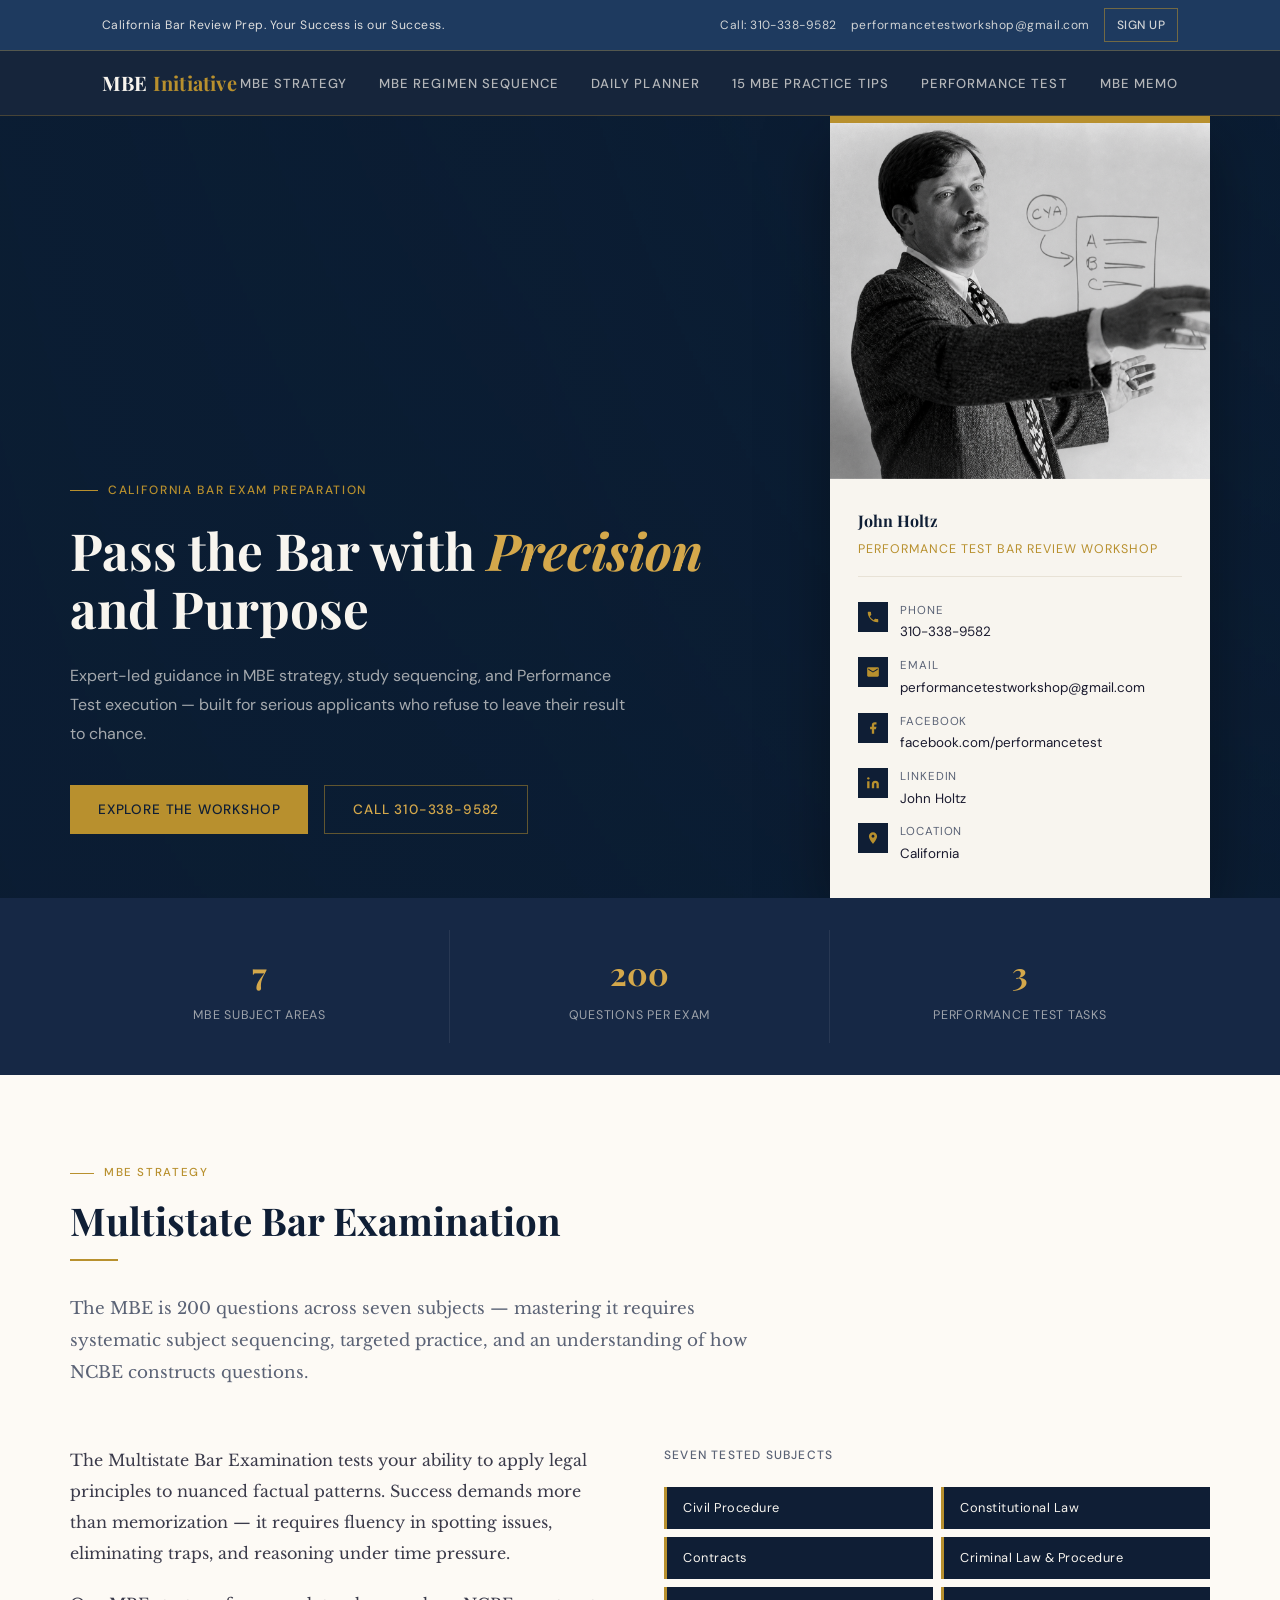
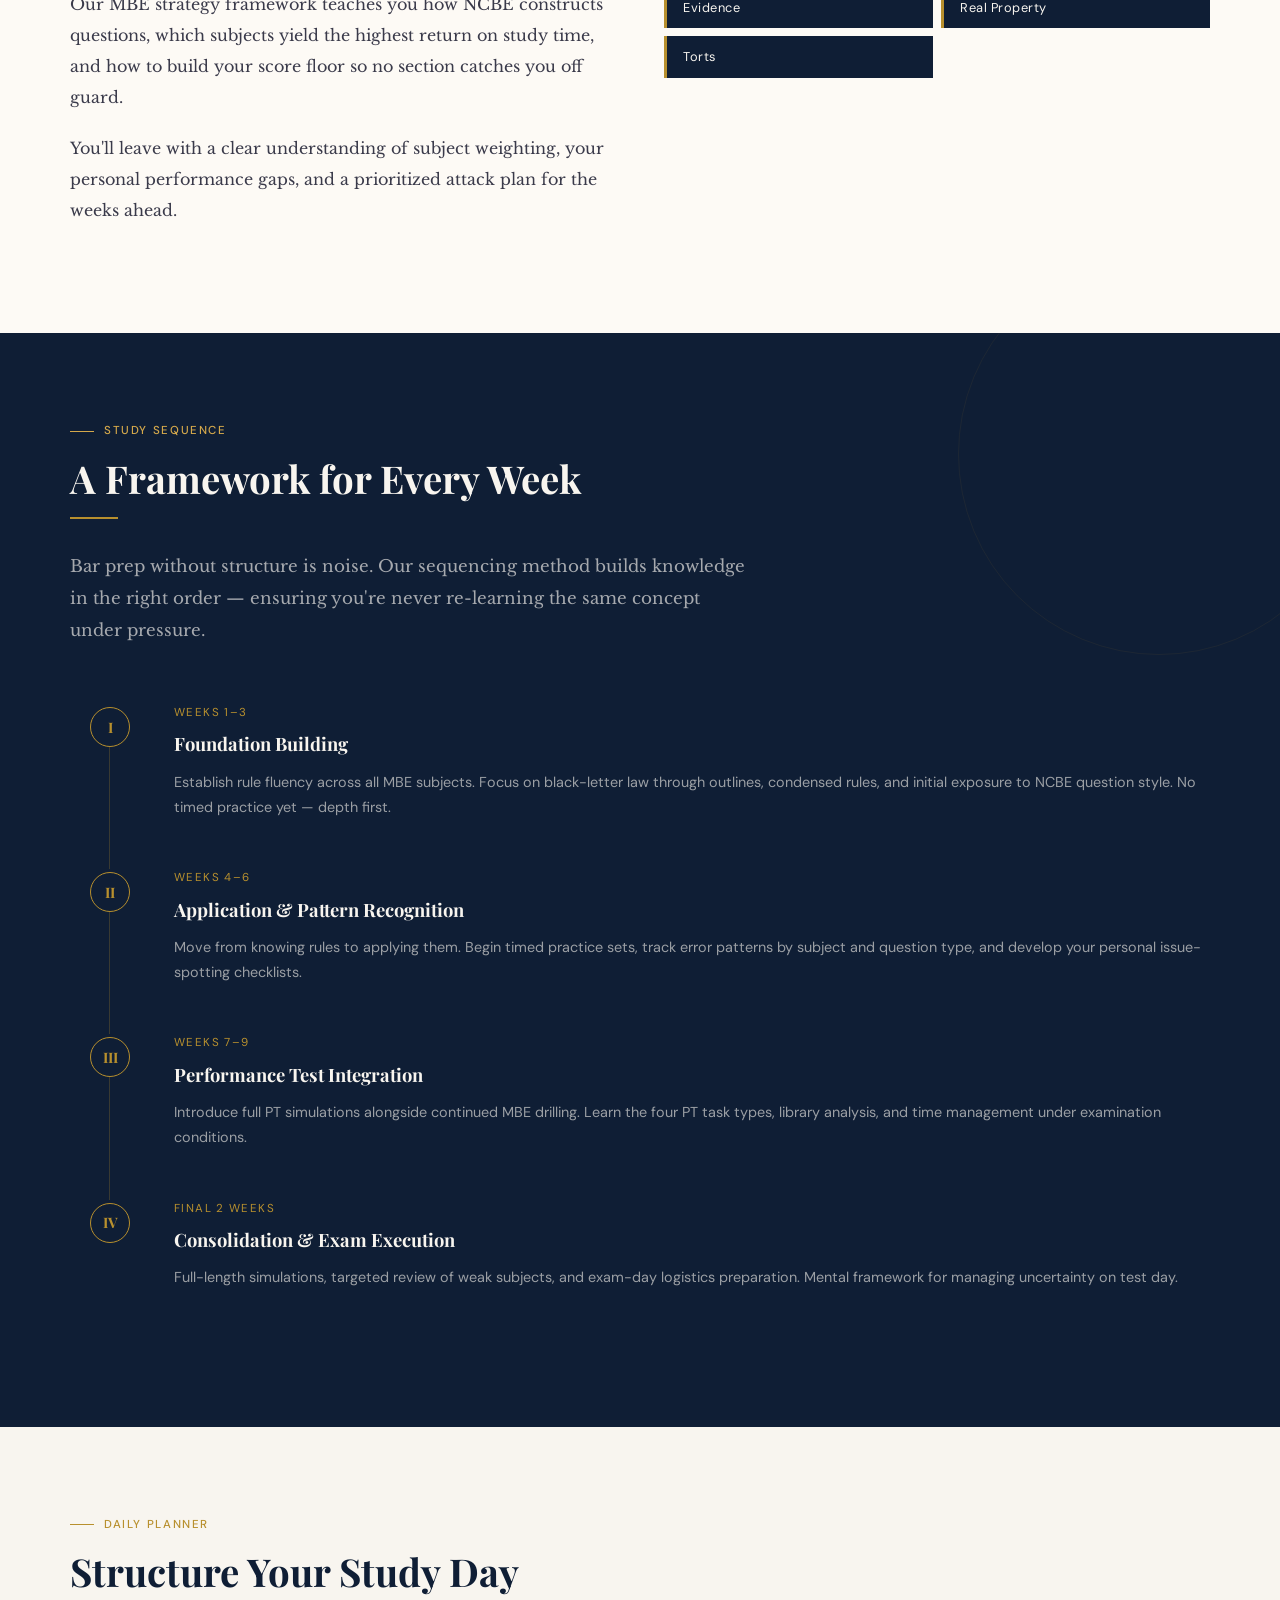
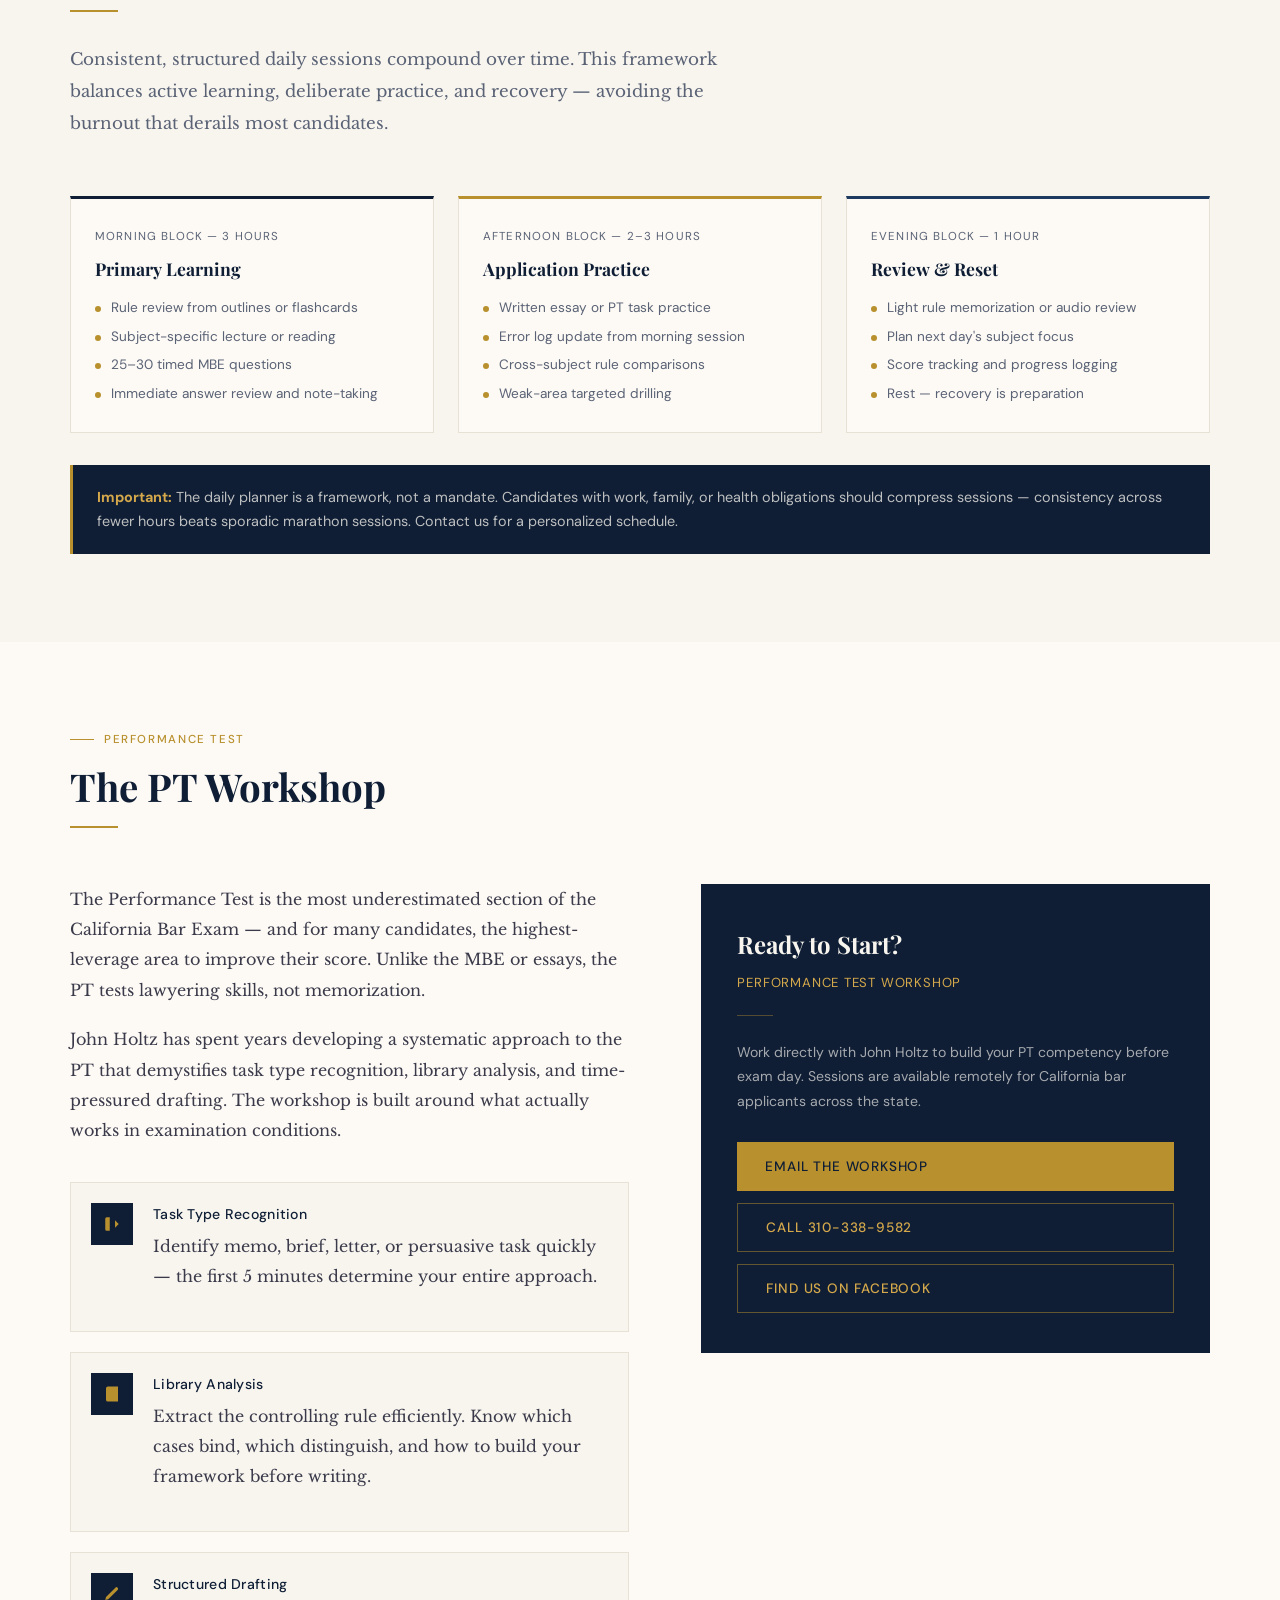
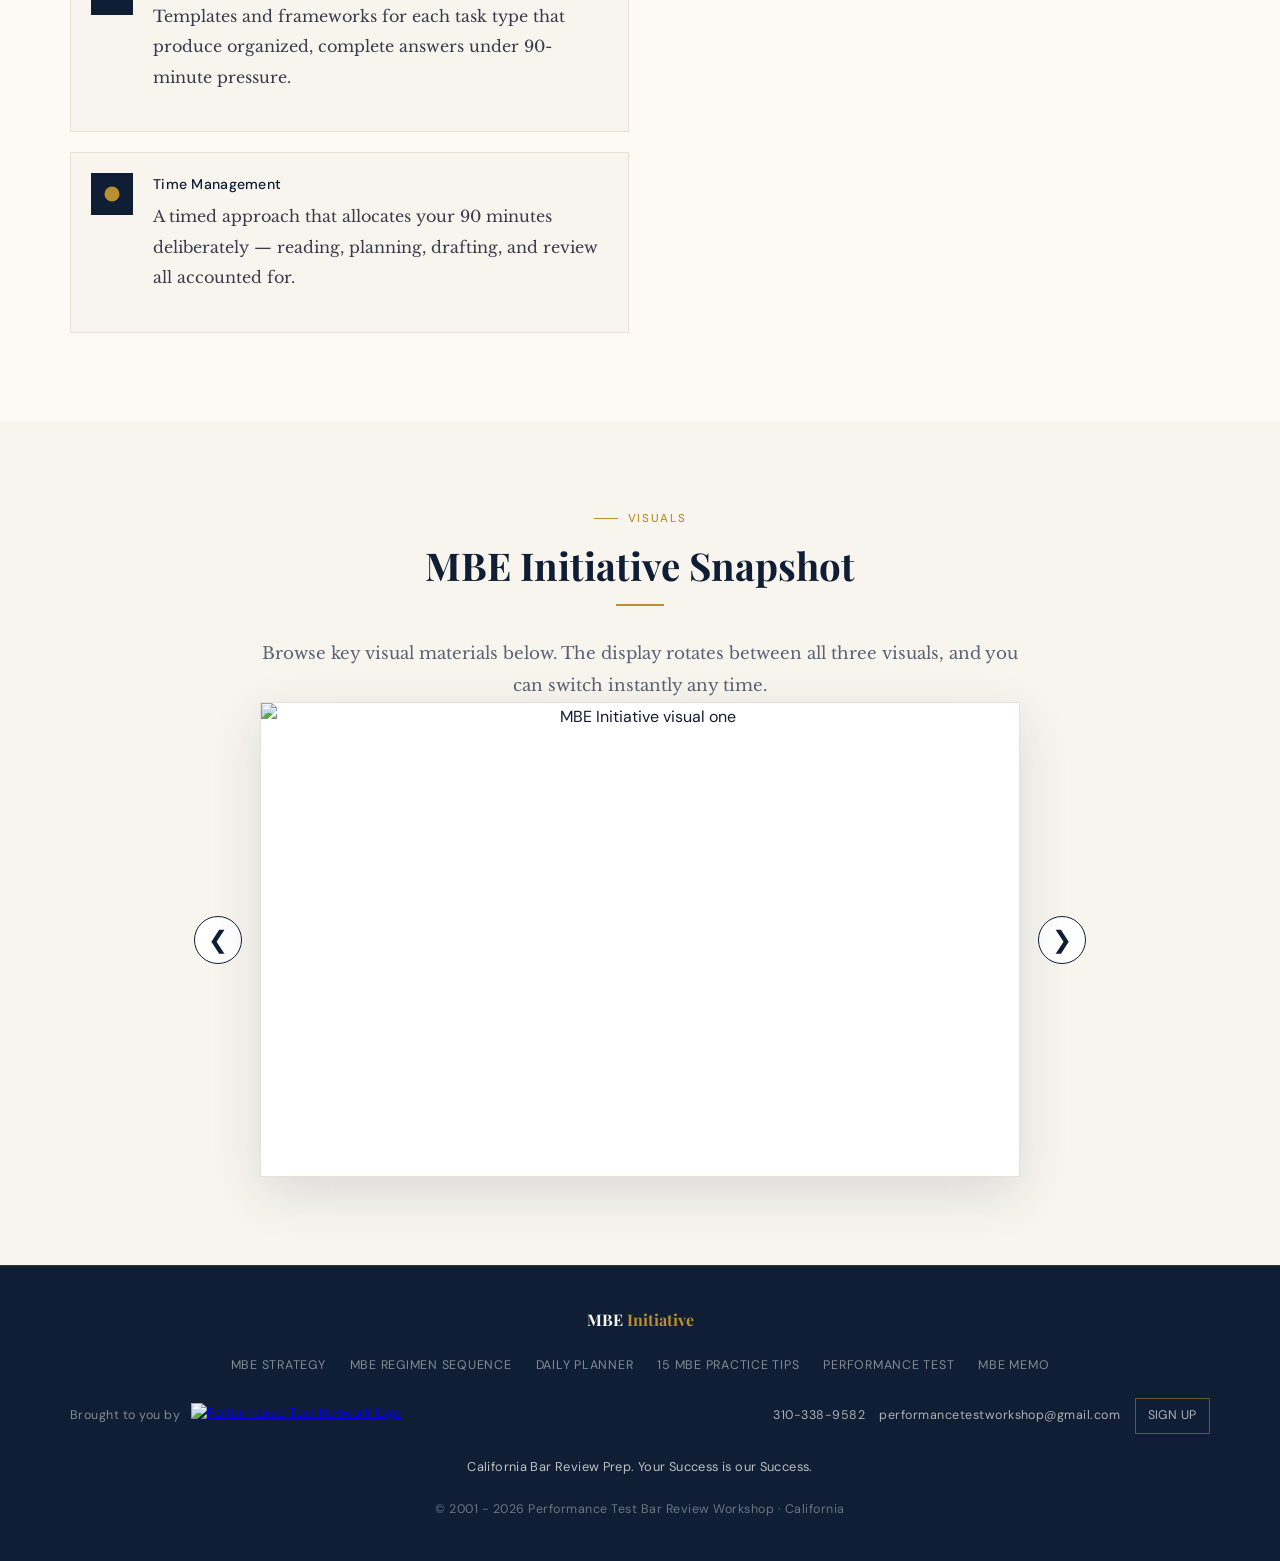
==== index.html @ 909378bf "Refine homepage footer balance and symmetry" ====
<!DOCTYPE html>
<html lang="en">
<head>
<meta charset="UTF-8"/>
<meta name="viewport" content="width=device-width,initial-scale=1.0"/>
<title>MBE Initiative | Performance Test Bar Review Workshop</title>
<meta name="description" content="MBE Initiative provides bar exam preparation guidance, MBE practice strategy, study planning, and Performance Test workshop support for applicants preparing for the California Bar Exam and beyond."/>
<link rel="preconnect" href="https://fonts.googleapis.com"/>
<link rel="preconnect" href="https://fonts.gstatic.com" crossorigin/>
<link href="https://fonts.googleapis.com/css2?family=Playfair+Display:ital,wght@0,400;0,600;0,700;1,400&family=Libre+Baskerville:ital,wght@0,400;0,700;1,400&family=DM+Sans:wght@300;400;500&display=swap" rel="stylesheet"/>
<link rel="stylesheet" href="css/style.css"/>
</head>
<body>

<div data-global-nav data-base-path="/mbeinitiative"></div>

<section class="hero" id="top">
  <div class="hero-video-bg" aria-hidden="true">
    <iframe
      src="https://www.youtube.com/embed/qp3zCgOgJdg?autoplay=1&mute=1&controls=0&loop=1&playlist=qp3zCgOgJdg&playsinline=1&rel=0&modestbranding=1&showinfo=0"
      title="MBE Initiative header background video"
      frameborder="0"
      allow="autoplay; encrypted-media; picture-in-picture"
      allowfullscreen>
    </iframe>
  </div>
  <div class="hero-inner">
    <div class="hero-left">
      <div class="hero-eyebrow">California Bar Exam Preparation</div>
      <h1>Pass the Bar with <em>Precision</em> and Purpose</h1>
      <p class="hero-lead">Expert-led guidance in MBE strategy, study sequencing, and Performance Test execution — built for serious applicants who refuse to leave their result to chance.</p>
      <div class="hero-actions">
        <a class="btn-primary" href="#performance-test">Explore the Workshop</a>
        <a class="btn-outline" href="tel:3103389582">Call 310-338-9582</a>
      </div>
    </div>
    <div>
        <div class="contact-card">
          <div class="card-photo-wrap">
            <img class="john-card-photo" src="images/johnholtz1.jpg" alt="John Holtz Performance Test Bar Review Workshop">
          </div>
        <div class="card-body">
          <p class="card-title">John Holtz</p>
          <p class="card-subtitle">Performance Test Bar Review Workshop</p>
          <div class="contact-list">
            <a class="contact-row" href="tel:3103389582">
              <div class="contact-icon">
                <svg viewBox="0 0 24 24"><path d="M6.6 10.8c1.4 2.8 3.8 5.1 6.6 6.6l2.2-2.2c.3-.3.7-.4 1-.2 1.1.4 2.3.6 3.6.6.6 0 1 .4 1 1V20c0 .6-.4 1-1 1-9.4 0-17-7.6-17-17 0-.6.4-1 1-1h3.5c.6 0 1 .4 1 1 0 1.3.2 2.5.6 3.6.1.3 0 .7-.2 1L6.6 10.8z"/></svg>
              </div>
              <div>
                <span class="contact-label">Phone</span>
                <span class="contact-val">310-338-9582</span>
              </div>
            </a>
            <a class="contact-row" href="mailto:performancetestworkshop@gmail.com">
              <div class="contact-icon">
                <svg viewBox="0 0 24 24"><path d="M20 4H4c-1.1 0-2 .9-2 2v12c0 1.1.9 2 2 2h16c1.1 0 2-.9 2-2V6c0-1.1-.9-2-2-2zm0 4l-8 5-8-5V6l8 5 8-5v2z"/></svg>
              </div>
              <div>
                <span class="contact-label">Email</span>
                <span class="contact-val">performancetestworkshop@gmail.com</span>
              </div>
            </a>
            <a class="contact-row" href="https://www.facebook.com/performancetest" target="_blank" rel="noopener">
              <div class="contact-icon">
                <svg viewBox="0 0 24 24"><path d="M18 2h-3a5 5 0 0 0-5 5v3H7v4h3v8h4v-8h3l1-4h-4V7a1 1 0 0 1 1-1h3z"/></svg>
              </div>
              <div>
                <span class="contact-label">Facebook</span>
                <span class="contact-val">facebook.com/performancetest</span>
              </div>
            </a>
            <a class="contact-row" href="https://www.linkedin.com/in/john-holtz-7bb57329/" target="_blank" rel="noopener">
              <div class="contact-icon">
                <svg viewBox="0 0 24 24"><path d="M16 8a6 6 0 0 1 6 6v7h-4v-7a2 2 0 0 0-2-2 2 2 0 0 0-2 2v7h-4v-7a6 6 0 0 1 6-6zM2 9h4v12H2z"/><circle cx="4" cy="4" r="2"/></svg>
              </div>
              <div>
                <span class="contact-label">LinkedIn</span>
                <span class="contact-val">John Holtz</span>
              </div>
            </a>
            <div class="contact-row">
              <div class="contact-icon">
                <svg viewBox="0 0 24 24"><path d="M12 2C8.13 2 5 5.13 5 9c0 5.25 7 13 7 13s7-7.75 7-13c0-3.87-3.13-7-7-7zm0 9.5c-1.38 0-2.5-1.12-2.5-2.5s1.12-2.5 2.5-2.5 2.5 1.12 2.5 2.5-1.12 2.5-2.5 2.5z"/></svg>
              </div>
              <div>
                <span class="contact-label">Location</span>
                <span class="contact-val">California</span>
              </div>
            </div>
          </div>
        </div>
      </div>
    </div>
  </div>
</section>

<div class="stats-bar">
  <div class="stats-inner">
    <div class="stat-item">
      <span class="stat-num">7</span>
      <span class="stat-label">MBE Subject Areas</span>
    </div>
    <div class="stat-item">
      <span class="stat-num">200</span>
      <span class="stat-label">Questions Per Exam</span>
    </div>
    <div class="stat-item">
      <span class="stat-num">3</span>
      <span class="stat-label">Performance Test Tasks</span>
    </div>
  </div>
</div>

<section id="mbe" class="section">
  <div class="section-inner">
    <div class="section-tag">MBE Strategy</div>
    <h2 class="section-heading">Multistate Bar Examination</h2>
    <div class="section-rule"></div>
    <p class="section-lead">The MBE is 200 questions across seven subjects — mastering it requires systematic subject sequencing, targeted practice, and an understanding of how NCBE constructs questions.</p>
    <div class="mbe-grid">
      <div class="mbe-intro">
        <p>The Multistate Bar Examination tests your ability to apply legal principles to nuanced factual patterns. Success demands more than memorization — it requires fluency in spotting issues, eliminating traps, and reasoning under time pressure.</p>
        <p>Our MBE strategy framework teaches you how NCBE constructs questions, which subjects yield the highest return on study time, and how to build your score floor so no section catches you off guard.</p>
        <p>You'll leave with a clear understanding of subject weighting, your personal performance gaps, and a prioritized attack plan for the weeks ahead.</p>
      </div>
      <div>
        <div class="subject-grid">
          <div class="subjects-label">Seven Tested Subjects</div>
          <div class="subject-pill">Civil Procedure</div>
          <div class="subject-pill">Constitutional Law</div>
          <div class="subject-pill">Contracts</div>
          <div class="subject-pill">Criminal Law &amp; Procedure</div>
          <div class="subject-pill">Evidence</div>
          <div class="subject-pill">Real Property</div>
          <div class="subject-pill">Torts</div>
        </div>
      </div>
    </div>
  </div>
</section>

<section id="study-sequence" class="section">
  <div class="section-inner">
    <div class="section-tag">Study Sequence</div>
    <h2 class="section-heading">A Framework for Every Week</h2>
    <div class="section-rule"></div>
    <p class="section-lead">Bar prep without structure is noise. Our sequencing method builds knowledge in the right order — ensuring you're never re-learning the same concept under pressure.</p>
    <div class="phases">
      <div class="phase">
        <div class="phase-line"></div>
        <div class="phase-num"><div class="phase-circle">I</div></div>
        <div class="phase-content">
          <span class="phase-label">Weeks 1–3</span>
          <div class="phase-title">Foundation Building</div>
          <p class="phase-desc">Establish rule fluency across all MBE subjects. Focus on black-letter law through outlines, condensed rules, and initial exposure to NCBE question style. No timed practice yet — depth first.</p>
        </div>
      </div>
      <div class="phase">
        <div class="phase-line"></div>
        <div class="phase-num"><div class="phase-circle">II</div></div>
        <div class="phase-content">
          <span class="phase-label">Weeks 4–6</span>
          <div class="phase-title">Application &amp; Pattern Recognition</div>
          <p class="phase-desc">Move from knowing rules to applying them. Begin timed practice sets, track error patterns by subject and question type, and develop your personal issue-spotting checklists.</p>
        </div>
      </div>
      <div class="phase">
        <div class="phase-line"></div>
        <div class="phase-num"><div class="phase-circle">III</div></div>
        <div class="phase-content">
          <span class="phase-label">Weeks 7–9</span>
          <div class="phase-title">Performance Test Integration</div>
          <p class="phase-desc">Introduce full PT simulations alongside continued MBE drilling. Learn the four PT task types, library analysis, and time management under examination conditions.</p>
        </div>
      </div>
      <div class="phase">
        <div class="phase-num"><div class="phase-circle">IV</div></div>
        <div class="phase-content">
          <span class="phase-label">Final 2 Weeks</span>
          <div class="phase-title">Consolidation &amp; Exam Execution</div>
          <p class="phase-desc">Full-length simulations, targeted review of weak subjects, and exam-day logistics preparation. Mental framework for managing uncertainty on test day.</p>
        </div>
      </div>
    </div>
  </div>
</section>

<section id="daily-planner" class="section">
  <div class="section-inner">
    <div class="section-tag">Daily Planner</div>
    <h2 class="section-heading">Structure Your Study Day</h2>
    <div class="section-rule"></div>
    <p class="section-lead">Consistent, structured daily sessions compound over time. This framework balances active learning, deliberate practice, and recovery — avoiding the burnout that derails most candidates.</p>
    <div class="planner-grid">
      <div class="day-card">
        <span class="day-period">Morning Block — 3 Hours</span>
        <div class="day-title">Primary Learning</div>
        <ul class="day-items">
          <li>Rule review from outlines or flashcards</li>
          <li>Subject-specific lecture or reading</li>
          <li>25–30 timed MBE questions</li>
          <li>Immediate answer review and note-taking</li>
        </ul>
      </div>
      <div class="day-card">
        <span class="day-period">Afternoon Block — 2–3 Hours</span>
        <div class="day-title">Application Practice</div>
        <ul class="day-items">
          <li>Written essay or PT task practice</li>
          <li>Error log update from morning session</li>
          <li>Cross-subject rule comparisons</li>
          <li>Weak-area targeted drilling</li>
        </ul>
      </div>
      <div class="day-card">
        <span class="day-period">Evening Block — 1 Hour</span>
        <div class="day-title">Review &amp; Reset</div>
        <ul class="day-items">
          <li>Light rule memorization or audio review</li>
          <li>Plan next day's subject focus</li>
          <li>Score tracking and progress logging</li>
          <li>Rest — recovery is preparation</li>
        </ul>
      </div>
    </div>
    <div class="planner-note">
      <p><strong>Important:</strong> The daily planner is a framework, not a mandate. Candidates with work, family, or health obligations should compress sessions — consistency across fewer hours beats sporadic marathon sessions. Contact us for a personalized schedule.</p>
    </div>
  </div>
</section>

<section id="performance-test" class="section">
  <div class="section-inner">
    <div class="section-tag">Performance Test</div>
    <h2 class="section-heading">The PT Workshop</h2>
    <div class="section-rule"></div>
    <div class="pt-layout">
      <div class="pt-content">
        <p>The Performance Test is the most underestimated section of the California Bar Exam — and for many candidates, the highest-leverage area to improve their score. Unlike the MBE or essays, the PT tests lawyering skills, not memorization.</p>
        <p>John Holtz has spent years developing a systematic approach to the PT that demystifies task type recognition, library analysis, and time-pressured drafting. The workshop is built around what actually works in examination conditions.</p>
        <div class="pt-pillars">
          <div class="pt-pillar">
            <div class="pillar-icon">
              <svg viewBox="0 0 24 24"><path d="M9 21H5a2 2 0 0 1-2-2V5a2 2 0 0 1 2-2h4M16 17l5-5-5-5M21 12H9"/></svg>
            </div>
            <div class="pillar-text">
              <div class="pillar-name">Task Type Recognition</div>
              <p class="pillar-desc">Identify memo, brief, letter, or persuasive task quickly — the first 5 minutes determine your entire approach.</p>
            </div>
          </div>
          <div class="pt-pillar">
            <div class="pillar-icon">
              <svg viewBox="0 0 24 24"><path d="M4 19.5A2.5 2.5 0 0 1 6.5 17H20M4 19.5v-15A2.5 2.5 0 0 1 6.5 2H20v20H6.5A2.5 2.5 0 0 1 4 19.5z"/></svg>
            </div>
            <div class="pillar-text">
              <div class="pillar-name">Library Analysis</div>
              <p class="pillar-desc">Extract the controlling rule efficiently. Know which cases bind, which distinguish, and how to build your framework before writing.</p>
            </div>
          </div>
          <div class="pt-pillar">
            <div class="pillar-icon">
              <svg viewBox="0 0 24 24"><path d="M12 20h9M16.5 3.5a2.121 2.121 0 0 1 3 3L7 19l-4 1 1-4L16.5 3.5z"/></svg>
            </div>
            <div class="pillar-text">
              <div class="pillar-name">Structured Drafting</div>
              <p class="pillar-desc">Templates and frameworks for each task type that produce organized, complete answers under 90-minute pressure.</p>
            </div>
          </div>
          <div class="pt-pillar">
            <div class="pillar-icon">
              <svg viewBox="0 0 24 24"><circle cx="12" cy="12" r="10"/><polyline points="12 6 12 12 16 14"/></svg>
            </div>
            <div class="pillar-text">
              <div class="pillar-name">Time Management</div>
              <p class="pillar-desc">A timed approach that allocates your 90 minutes deliberately — reading, planning, drafting, and review all accounted for.</p>
            </div>
          </div>
        </div>
      </div>
      <div class="pt-cta-box">
        <h3>Ready to Start?</h3>
        <span class="pt-cta-tagline">Performance Test Workshop</span>
        <div class="pt-cta-divider"></div>
        <p>Work directly with John Holtz to build your PT competency before exam day. Sessions are available remotely for California bar applicants across the state.</p>
        <div class="cta-actions">
          <a class="btn-primary" href="mailto:performancetestworkshop@gmail.com">Email the Workshop</a>
          <a class="btn-outline" href="tel:3103389582">Call 310-338-9582</a>
          <a class="btn-outline" href="https://www.facebook.com/performancetest" target="_blank" rel="noopener">Find Us on Facebook</a>
        </div>
      </div>
    </div>
  </div>
</section>

<section id="initiative-visuals" class="section">
  <div class="section-inner visuals-inner">
    <div class="section-tag">Visuals</div>
    <h2 class="section-heading">MBE Initiative Snapshot</h2>
    <div class="section-rule"></div>
    <p class="section-lead">Browse key visual materials below. The display rotates between all three visuals, and you can switch instantly any time.</p>
    <div class="visual-rotator-wrap">
      <button type="button" class="visual-arrow visual-arrow-left" id="visual-prev-btn" aria-label="Show previous visual">
        <span aria-hidden="true">&#10094;</span>
      </button>
      <div class="visual-rotator" aria-live="polite">
        <img class="rotator-image is-active" src="images/mbeinitiative-visual-1.png" alt="MBE Initiative visual one" data-visual-index="0">
        <img class="rotator-image" src="images/mbeinitiative-visual-2.png" alt="MBE Initiative visual two" data-visual-index="1">
        <img class="rotator-image" src="images/mbeinitiative-visual-3.png" alt="MBE Initiative visual three" data-visual-index="2">
      </div>
      <button type="button" class="visual-arrow visual-arrow-right" id="visual-next-btn" aria-label="Show next visual">
        <span aria-hidden="true">&#10095;</span>
      </button>
    </div>
  </div>
</section>

<footer>
  <div class="footer-inner footer-inner-balanced">
    <div class="footer-brand">MBE <span>Initiative</span></div>
    <div class="footer-links">
      <a href="#mbe">MBE Strategy</a>
      <a href="/mbeinitiative/mbe-regimen-sequence">MBE Regimen Sequence</a>
      <a href="/mbeinitiative/daily-study-breakdown/index.html">Daily Planner</a>
      <a href="/mbeinitiative/15-mbe-practice-tips/index.html">15 MBE Practice Tips</a>
      <a href="#performance-test">Performance Test</a>
      <a href="/mbeinitiative/mbememo">MBE Memo</a>
    </div>
    <div class="footer-balance-row">
      <div class="footer-sponsor">
        Brought to you by
        <a href="https://performancetest.net/" target="_blank" rel="noopener noreferrer">
          <img src="/mbeinitiative/images/performance-test-net-logo.png" alt="Performance Test Network logo">
        </a>
      </div>
      <div class="footer-contact">
        <a href="tel:3103389582">310-338-9582</a>
        <a href="mailto:performancetestworkshop@gmail.com">performancetestworkshop@gmail.com</a>
        <a class="footer-signup" href="mailto:performancetestworkshop@gmail.com">Sign Up</a>
      </div>
    </div>
    <div class="footer-tagline">California Bar Review Prep. Your Success is our Success.</div>
    <div class="footer-copy">&copy; 2001 - 2026 Performance Test Bar Review Workshop &middot; California</div>
  </div>
</footer>

<script>
  (function () {
    const images = Array.from(document.querySelectorAll('.rotator-image'));
    const prevBtn = document.getElementById('visual-prev-btn');
    const nextBtn = document.getElementById('visual-next-btn');
    let currentIndex = 0;

    if (!images.length || !prevBtn || !nextBtn) return;

    const showImage = (nextIndex) => {
      images[currentIndex].classList.remove('is-active');
      currentIndex = (nextIndex + images.length) % images.length;
      images[currentIndex].classList.add('is-active');
    };

    const showNextImage = () => showImage(currentIndex + 1);
    const showPrevImage = () => showImage(currentIndex - 1);

    prevBtn.addEventListener('click', showPrevImage);
    nextBtn.addEventListener('click', showNextImage);
    setInterval(showNextImage, 7000);
  })();
</script>

<script src="js/global-nav.js"></script>
</body>
</html>
---- css/style.css ----
*{box-sizing:border-box;margin:0;padding:0}
:root{
  --navy:#0f1e35;
  --navy-mid:#162845;
  --navy-light:#1e3a5f;
  --gold:#b8902e;
  --gold-light:#d4a84b;
  --cream:#f8f5ef;
  --warm-white:#fdfaf5;
  --text:#1a1a2e;
  --text-muted:#5a6275;
  --text-light:#8a919e;
  --rule:#d4c9b0;
  --card-border:#e8e2d6;
}
html{scroll-behavior:smooth}
body{
  font-family:'DM Sans',sans-serif;
  background:var(--warm-white);
  color:var(--text);
  font-size:16px;
  line-height:1.7;
}

/* NAV */

.top-strip{
  position:sticky;top:0;z-index:110;
  background:var(--navy-light);
  border-bottom:1px solid rgba(184,144,46,0.35);
}
.top-strip-inner{
  max-width:1140px;margin:0 auto;
  padding:8px 32px;
  display:flex;align-items:center;justify-content:space-between;gap:12px;
}
.top-strip-tagline{
  color:rgba(248,245,239,0.88);
  font-size:0.76rem;letter-spacing:0.04em;
}
.top-strip-contact{display:flex;align-items:center;gap:14px;flex-wrap:wrap;}
.top-strip-contact a{
  color:rgba(248,245,239,0.82);
  text-decoration:none;font-size:0.75rem;letter-spacing:0.04em;
}
.top-strip-contact a:hover{color:var(--gold-light)}
.top-strip-cta{
  padding:6px 12px;border:1px solid rgba(184,144,46,0.55);
  text-transform:uppercase;letter-spacing:0.08em;font-weight:500;
}
.top-strip-cta:hover{background:rgba(184,144,46,0.18);}

.nav{
  position:sticky;top:42px;z-index:100;
  background:rgba(15,30,53,0.97);
  backdrop-filter:blur(10px);
  border-bottom:1px solid rgba(184,144,46,0.3);
}
.nav-inner{
  max-width:1140px;margin:0 auto;
  padding:0 32px;
  display:flex;align-items:center;justify-content:space-between;
  height:64px;
}
.brand{
  font-family:'Playfair Display',serif;
  font-size:1.25rem;font-weight:700;
  color:var(--cream);letter-spacing:0.01em;
  text-decoration:none;
}
.brand span{color:var(--gold)}
.nav-links{display:flex;align-items:center;justify-content:flex-end;gap:32px;flex-wrap:nowrap}
.nav-links a{
  display:inline-flex;align-items:center;
  font-size:0.82rem;font-weight:500;
  color:rgba(248,245,239,0.7);
  text-decoration:none;letter-spacing:0.08em;
  text-transform:uppercase;
  line-height:1;
  white-space:nowrap;
  transition:color 0.2s;
}
.nav-links a:hover{color:var(--gold-light)}

/* HERO */
.hero {
  position: relative;
  overflow: hidden;
  min-height: 760px;
  display: flex;
  align-items: center;
  padding: 0 32px;
  background: #0b1d33;
}

.hero-video-bg {
  position: absolute;
  inset: 0;
  z-index: 0;
  overflow: hidden;
  background: #0b1d33;
  pointer-events: none;
}

.hero-video-bg iframe {
  position: absolute;
  top: 50%;
  left: 50%;
  width: 120vw;
  height: 67.5vw;
  min-width: 100%;
  min-height: 100%;
  transform: translate(-50%, -50%);
  pointer-events: none;
}

.hero::before {
  content: "";
  position: absolute;
  inset: 0;
  z-index: 1;
  background:
    linear-gradient(90deg, rgba(11, 29, 51, 0.94) 0%, rgba(11, 29, 51, 0.82) 42%, rgba(11, 29, 51, 0.48) 100%),
    linear-gradient(180deg, rgba(11, 29, 51, 0.35) 0%, rgba(11, 29, 51, 0.72) 100%);
  pointer-events: none;
}

.hero-inner {
  max-width: 1140px;
  margin: 0 auto;
  width: 100%;
  display: grid;
  grid-template-columns: 1fr 380px;
  gap: 64px;
  align-items: end;
  position: relative;
  z-index: 2;
}
.hero-eyebrow{
  font-size:0.75rem;font-weight:500;
  letter-spacing:0.14em;text-transform:uppercase;
  color:var(--gold);margin-bottom:20px;
  display:flex;align-items:center;gap:10px;
}
.hero-eyebrow::before{
  content:'';display:block;width:28px;height:1px;
  background:var(--gold);
}
.hero h1{
  font-family:'Playfair Display',serif;
  font-size:clamp(2.2rem,4vw,3.4rem);
  font-weight:700;line-height:1.15;
  color:var(--cream);
  margin-bottom:24px;
}
.hero h1 em{
  font-style:italic;color:var(--gold-light);
}
.hero-lead{
  font-size:1.05rem;line-height:1.8;
  color:rgba(248,245,239,0.72);
  max-width:520px;margin-bottom:36px;
}
.hero-actions{display:flex;gap:16px;flex-wrap:wrap;margin-bottom:64px;}
.btn-primary{
  display:inline-flex;align-items:center;gap:8px;
  padding:13px 28px;
  background:var(--gold);color:#0f1e35;
  font-size:0.85rem;font-weight:500;
  letter-spacing:0.06em;text-transform:uppercase;
  text-decoration:none;border:none;cursor:pointer;
  transition:background 0.2s,transform 0.15s;
}
.btn-primary:hover{background:var(--gold-light);transform:translateY(-1px)}
.btn-outline{
  display:inline-flex;align-items:center;gap:8px;
  padding:12px 28px;
  border:1px solid rgba(184,144,46,0.5);
  color:var(--gold-light);
  font-size:0.85rem;font-weight:500;
  letter-spacing:0.06em;text-transform:uppercase;
  text-decoration:none;background:transparent;cursor:pointer;
  transition:border-color 0.2s,color 0.2s;
}
.btn-outline:hover{border-color:var(--gold-light);color:var(--cream)}

/* CONTACT CARD in hero */
.contact-card{
  background:var(--cream);
  border-top:3px solid var(--gold);
  padding:0 0 0 0;
  position:relative;
  transform:translateY(32px);
  box-shadow:0 24px 64px rgba(0,0,0,0.35);
}
.card-photo-wrap{position:relative;overflow:hidden;background:#162845;}
.john-card-photo{
  display:block;
  width:100%;
  height:360px;
  object-fit:cover;
  object-position:center top;
  border-top:4px solid var(--gold);
  background:#10233d;
}
.card-body{padding:28px 28px 32px;}
.card-title{
  font-family:'Playfair Display',serif;
  font-size:1rem;font-weight:700;
  color:var(--navy);margin-bottom:4px;
}
.card-subtitle{
  font-size:0.78rem;color:var(--gold);
  letter-spacing:0.08em;text-transform:uppercase;
  margin-bottom:24px;
  padding-bottom:16px;
  border-bottom:1px solid var(--card-border);
}
.contact-list{display:flex;flex-direction:column;gap:12px;}
.contact-row{
  display:flex;align-items:flex-start;gap:12px;
  font-size:0.84rem;
  color:var(--text);text-decoration:none;
}
.contact-row:hover .contact-val{color:var(--gold)}
.contact-icon{
  width:30px;height:30px;flex-shrink:0;
  background:var(--navy);
  display:flex;align-items:center;justify-content:center;
  margin-top:1px;
}
.contact-icon svg{width:14px;height:14px;fill:var(--gold)}
.contact-val{color:var(--text);line-height:1.4;transition:color 0.2s;}
.contact-label{
  font-size:0.72rem;text-transform:uppercase;
  letter-spacing:0.08em;color:var(--text-muted);
  display:block;margin-bottom:1px;
}

@media (max-width: 980px) {
  .john-card-photo {
    height: 320px;
  }
}

@media (max-width: 680px) {
  .john-card-photo {
    height: 260px;
  }
}

/* STATS BAR */
.stats-bar{
  background:var(--navy-mid);
  padding:32px;
}
.stats-inner{
  max-width:1140px;margin:0 auto;
  display:grid;grid-template-columns:repeat(3,1fr);
  gap:0;
}
.stat-item{
  text-align:center;
  padding:16px 24px;
  border-right:1px solid rgba(255,255,255,0.08);
}
.stat-item:last-child{border-right:none}
.stat-num{
  font-family:'Playfair Display',serif;
  font-size:2rem;font-weight:700;
  color:var(--gold-light);display:block;
}
.stat-label{
  font-size:0.78rem;color:rgba(248,245,239,0.6);
  letter-spacing:0.06em;text-transform:uppercase;
}

/* SECTION SCAFFOLDING */
.section{padding:88px 32px;}
.section-inner{max-width:1140px;margin:0 auto;}
.section-tag{
  font-size:0.72rem;font-weight:500;
  letter-spacing:0.14em;text-transform:uppercase;
  color:var(--gold);margin-bottom:14px;
  display:flex;align-items:center;gap:10px;
}
.section-tag::before{
  content:'';display:block;width:24px;height:1px;
  background:var(--gold);
}
.section-heading{
  font-family:'Playfair Display',serif;
  font-size:clamp(1.8rem,3vw,2.5rem);
  font-weight:700;line-height:1.2;
  color:var(--navy);margin-bottom:16px;
}
.section-rule{
  width:48px;height:2px;
  background:var(--gold);
  margin-bottom:32px;
}
.section-lead{
  font-family:'Libre Baskerville',serif;
  font-size:1.05rem;line-height:1.9;
  color:var(--text-muted);
  max-width:680px;
}

/* MBE SECTION */
#mbe{background:var(--warm-white);}
.mbe-grid{
  display:grid;
  grid-template-columns:1fr 1fr;
  gap:48px;
  margin-top:56px;
  align-items:start;
}
.mbe-intro{
  font-family:'Libre Baskerville',serif;
  font-size:1rem;line-height:1.95;
  color:#3a3a4a;
}
.mbe-intro p{margin-bottom:1.2em;}
.subject-grid{
  display:grid;
  grid-template-columns:1fr 1fr;
  gap:8px;
}
.subject-pill{
  background:var(--navy);
  color:var(--cream);
  padding:10px 16px;
  font-size:0.8rem;
  letter-spacing:0.04em;
  border-left:3px solid var(--gold);
  transition:background 0.2s;
}
.subject-pill:hover{background:var(--navy-light)}
.subjects-label{
  font-size:0.75rem;font-weight:500;
  letter-spacing:0.1em;text-transform:uppercase;
  color:var(--text-muted);margin-bottom:14px;
  grid-column:1/-1;
}

/* STUDY SEQUENCE */
#study-sequence{
  background:var(--navy);
  position:relative;overflow:hidden;
}
#study-sequence::before{
  content:'';position:absolute;
  top:-80px;right:-80px;
  width:400px;height:400px;
  border-radius:50%;
  border:1px solid rgba(184,144,46,0.08);
  pointer-events:none;
}
#study-sequence .section-heading{color:var(--cream)}
#study-sequence .section-rule{background:var(--gold)}
#study-sequence .section-lead{color:rgba(248,245,239,0.65)}
#study-sequence .section-tag{color:var(--gold-light)}
#study-sequence .section-tag::before{background:var(--gold-light)}
.phases{display:flex;flex-direction:column;gap:0;margin-top:56px;}
.phase{
  display:grid;
  grid-template-columns:80px 1fr;
  gap:0;
  position:relative;
}
.phase:not(:last-child) .phase-line{
  position:absolute;left:39px;top:44px;bottom:-1px;
  width:1px;background:rgba(184,144,46,0.25);
}
.phase-num{
  display:flex;flex-direction:column;
  align-items:center;
  padding-top:4px;
}
.phase-circle{
  width:40px;height:40px;
  border:1px solid var(--gold);
  border-radius:50%;
  display:flex;align-items:center;justify-content:center;
  font-family:'Playfair Display',serif;
  font-size:0.9rem;font-weight:700;
  color:var(--gold);
  background:var(--navy);
  position:relative;z-index:1;
  flex-shrink:0;
}
.phase-content{
  padding:0 0 48px 24px;
}
.phase-label{
  font-size:0.72rem;letter-spacing:0.12em;
  text-transform:uppercase;
  color:var(--gold);margin-bottom:6px;
  display:block;
}
.phase-title{
  font-family:'Playfair Display',serif;
  font-size:1.15rem;font-weight:700;
  color:var(--cream);margin-bottom:10px;
}
.phase-desc{
  font-size:0.9rem;line-height:1.75;
  color:rgba(248,245,239,0.6);
}

/* DAILY PLANNER */
#daily-planner{background:var(--cream);}
.planner-grid{
  display:grid;
  grid-template-columns:repeat(3,1fr);
  gap:24px;
  margin-top:56px;
}
.day-card{
  background:var(--warm-white);
  border:1px solid var(--card-border);
  border-top:3px solid var(--navy);
  padding:28px 24px;
  transition:box-shadow 0.2s,transform 0.2s;
}
.day-card:hover{
  box-shadow:0 12px 40px rgba(15,30,53,0.1);
  transform:translateY(-3px);
}
.day-card:nth-child(2){border-top-color:var(--gold)}
.day-card:nth-child(3){border-top-color:var(--navy-light)}
.day-period{
  font-size:0.72rem;letter-spacing:0.1em;text-transform:uppercase;
  color:var(--text-muted);margin-bottom:8px;display:block;
}
.day-title{
  font-family:'Playfair Display',serif;
  font-size:1.1rem;font-weight:700;
  color:var(--navy);margin-bottom:14px;
}
.day-items{list-style:none;display:flex;flex-direction:column;gap:8px;}
.day-items li{
  font-size:0.85rem;color:var(--text-muted);
  padding-left:16px;position:relative;line-height:1.5;
}
.day-items li::before{
  content:'';position:absolute;left:0;top:8px;
  width:6px;height:6px;border-radius:50%;
  background:var(--gold);
}
.planner-note{
  margin-top:32px;
  padding:20px 24px;
  background:var(--navy);
  border-left:3px solid var(--gold);
}
.planner-note p{
  font-size:0.9rem;line-height:1.7;
  color:rgba(248,245,239,0.75);
}
.planner-note strong{color:var(--gold-light)}

/* PERFORMANCE TEST */
#performance-test{background:var(--warm-white);}
.pt-layout{
  display:grid;
  grid-template-columns:1.1fr 1fr;
  gap:72px;
  margin-top:56px;
  align-items:start;
}
.pt-content p{
  font-family:'Libre Baskerville',serif;
  font-size:1rem;line-height:1.9;
  color:#3a3a4a;
  margin-bottom:1.2em;
}
.pt-pillars{
  display:flex;flex-direction:column;gap:20px;
  margin-top:36px;
}
.pt-pillar{
  display:flex;gap:20px;align-items:flex-start;
  padding:20px 20px;
  border:1px solid var(--card-border);
  background:var(--cream);
  transition:border-color 0.2s;
}
.pt-pillar:hover{border-color:var(--gold)}
.pillar-icon{
  width:42px;height:42px;flex-shrink:0;
  background:var(--navy);
  display:flex;align-items:center;justify-content:center;
}
.pillar-icon svg{width:18px;height:18px;fill:var(--gold)}
.pillar-name{
  font-size:0.88rem;font-weight:500;
  color:var(--navy);margin-bottom:4px;letter-spacing:0.02em;
}
.pillar-desc{
  font-size:0.82rem;color:var(--text-muted);line-height:1.6;
}
.pt-cta-box{
  background:var(--navy);
  padding:40px 36px;
  position:sticky;top:88px;
}
.pt-cta-box h3{
  font-family:'Playfair Display',serif;
  font-size:1.5rem;font-weight:700;
  color:var(--cream);margin-bottom:8px;
}
.pt-cta-tagline{
  font-size:0.82rem;color:var(--gold-light);
  letter-spacing:0.06em;text-transform:uppercase;
  margin-bottom:20px;display:block;
}
.pt-cta-divider{
  width:36px;height:1px;background:rgba(184,144,46,0.4);
  margin-bottom:24px;
}
.pt-cta-box p{
  font-size:0.88rem;line-height:1.75;
  color:rgba(248,245,239,0.65);
  margin-bottom:28px;
}
.cta-actions{display:flex;flex-direction:column;gap:12px;}

/* VISUAL ROTATOR */
#initiative-visuals{background:var(--cream);}
.visuals-inner{display:flex;flex-direction:column;align-items:center;text-align:center;}
.visuals-inner .section-lead{max-width:760px;}
.visual-rotator-wrap{
  position:relative;
  width:min(100%,960px);
  margin:0;
  display:flex;
  align-items:center;
  justify-content:center;
  gap:18px;
}
.visual-rotator{
  position:relative;
  width:min(100%,760px);
  aspect-ratio:16/10;
  margin:0;
  border:1px solid var(--card-border);
  background:#fff;
  overflow:hidden;
  box-shadow:0 16px 48px rgba(15,30,53,0.12);
}
.rotator-image{
  position:absolute;
  inset:0;
  width:100%;
  height:100%;
  object-fit:contain;
  object-position:center;
  opacity:0;
  transition:opacity 1.2s ease;
}
.rotator-image.is-active{opacity:1;}
.visual-arrow{
  width:48px;
  height:48px;
  border:1px solid var(--navy);
  border-radius:50%;
  background:#fff;
  color:var(--navy);
  display:grid;
  place-items:center;
  font-size:1.5rem;
  line-height:1;
  cursor:pointer;
  transition:all 0.2s ease;
}
.visual-arrow:hover{
  background:var(--navy);
  color:var(--cream);
}
.visual-arrow:focus-visible{
  outline:3px solid rgba(184,144,46,0.5);
  outline-offset:2px;
}
@media (max-width: 720px){
  .visual-rotator-wrap{
    width:100%;
    gap:10px;
  }

  .visual-arrow{
    width:40px;
    height:40px;
    font-size:1.2rem;
  }
}

/* FOOTER */
footer{
  background:var(--navy);
  border-top:1px solid rgba(184,144,46,0.2);
  padding:40px 32px;
}
.footer-inner{
  max-width:1140px;margin:0 auto;
  display:flex;justify-content:space-between;align-items:center;
  flex-wrap:wrap;gap:16px;
}
.footer-brand{
  font-family:'Playfair Display',serif;
  font-size:1rem;font-weight:700;
  color:var(--cream);
}
.footer-brand span{color:var(--gold)}
.footer-copy{
  font-size:0.78rem;color:rgba(248,245,239,0.4);
  letter-spacing:0.04em;
}
.footer-links{display:flex;gap:24px;}
.footer-links a{
  font-size:0.78rem;color:rgba(248,245,239,0.5);
  text-decoration:none;letter-spacing:0.06em;
  text-transform:uppercase;transition:color 0.2s;
}
.footer-links a:hover{color:var(--gold-light)}

.footer-sponsor{
  display:flex;align-items:center;gap:10px;
  font-size:0.78rem;color:rgba(248,245,239,0.5);
  letter-spacing:0.04em;
}
.footer-sponsor a{display:inline-flex;align-items:center}
.footer-sponsor img{height:26px;width:auto;display:block}

.footer-contact{display:flex;align-items:center;gap:14px;flex-wrap:wrap;}
.footer-contact a{
  font-size:0.78rem;color:rgba(248,245,239,0.68);
  text-decoration:none;letter-spacing:0.04em;
}
.footer-contact a:hover{color:var(--gold-light)}
.footer-signup{
  border:1px solid rgba(184,144,46,0.5);
  padding:6px 12px;text-transform:uppercase;letter-spacing:0.08em;
}
.footer-tagline{
  width:100%;
  font-size:0.8rem;
  color:rgba(248,245,239,0.75);
  letter-spacing:0.03em;
}


.footer-inner-balanced{
  display:grid;
  grid-template-columns:minmax(0,1fr);
  justify-items:center;
  gap:22px;
}
.footer-inner-balanced .footer-brand,
.footer-inner-balanced .footer-tagline,
.footer-inner-balanced .footer-copy{
  text-align:center;
}
.footer-inner-balanced .footer-links{
  justify-content:center;
  flex-wrap:wrap;
  row-gap:12px;
}
.footer-balance-row{
  width:100%;
  display:grid;
  grid-template-columns:repeat(2,minmax(0,1fr));
  align-items:center;
  gap:28px;
}
.footer-inner-balanced .footer-sponsor{justify-self:start;}
.footer-inner-balanced .footer-contact{justify-self:end;justify-content:flex-end;}

@media (max-width: 980px){
  .footer-balance-row{grid-template-columns:1fr;gap:16px;}
  .footer-inner-balanced .footer-sponsor,
  .footer-inner-balanced .footer-contact{justify-self:center;justify-content:center;text-align:center;}
}

/* ANIMATIONS */
@keyframes fadeUp{from{opacity:0;transform:translateY(20px)}to{opacity:1;transform:translateY(0)}}
.hero-left>*{animation:fadeUp 0.6s ease both}
.hero-eyebrow{animation-delay:0.1s}
.hero h1{animation-delay:0.2s}
.hero-lead{animation-delay:0.3s}
.hero-actions{animation-delay:0.4s}
.contact-card{animation:fadeUp 0.6s 0.3s ease both}

/* RESPONSIVE */
@media(max-width:940px){
  .top-strip-inner{padding:8px 20px;flex-direction:column;align-items:flex-start}
  .nav{top:74px}
  .hero-inner{grid-template-columns:1fr;gap:40px}
  .contact-card{transform:translateY(0);margin-bottom:32px;max-width:420px}
  .mbe-grid{grid-template-columns:1fr}
  .planner-grid{grid-template-columns:1fr}
  .pt-layout{grid-template-columns:1fr}
  .pt-cta-box{position:static}
  .stats-inner{grid-template-columns:1fr}
  .stat-item{border-right:none;border-bottom:1px solid rgba(255,255,255,0.08)}
  .stat-item:last-child{border-bottom:none}
  .nav-links{display:none}
}
@media(max-width:640px){
  .top-strip-tagline{font-size:0.7rem}
  .top-strip-contact{gap:10px}
  .section{padding:64px 20px}
  .hero{min-height:auto;padding:36px 16px 46px}
  .subject-grid{grid-template-columns:1fr}
}

@media (max-width: 980px) {
  .hero {
    min-height: auto;
    padding: 48px 18px 56px;
  }

  .hero-video-bg iframe {
    width: 160vw;
    height: 90vw;
  }
}

@media (max-width: 680px) {
  .hero {
    padding: 36px 16px 46px;
  }

  .hero-video-bg iframe {
    width: 220vw;
    height: 123.75vw;
  }

  .hero::before {
    background:
      linear-gradient(180deg, rgba(11, 29, 51, 0.9) 0%, rgba(11, 29, 51, 0.82) 55%, rgba(11, 29, 51, 0.92) 100%);
  }
}


/* MBE REGIMEN SEQUENCE PAGE */
/* PAGE-SPECIFIC */
.page-hero{
  background:var(--navy);
  padding:72px 32px 60px;
  position:relative;overflow:hidden;
}
.page-hero::before{
  content:'';position:absolute;inset:0;
  background:radial-gradient(ellipse 60% 90% at 85% 30%, rgba(184,144,46,0.06) 0%, transparent 65%);
  pointer-events:none;
}
.page-hero-inner{max-width:1140px;margin:0 auto;position:relative;}
.breadcrumb{
  display:flex;align-items:center;gap:10px;
  font-size:0.75rem;font-weight:500;
  letter-spacing:0.1em;text-transform:uppercase;
  margin-bottom:32px;
}
.breadcrumb a{color:rgba(248,245,239,0.4);text-decoration:none;transition:color 0.2s;}
.breadcrumb a:hover{color:var(--gold-light)}
.breadcrumb span{color:rgba(248,245,239,0.65)}
.breadcrumb-sep{color:rgba(248,245,239,0.25)}
.hero-kicker{
  font-size:0.72rem;font-weight:500;
  letter-spacing:0.14em;text-transform:uppercase;
  color:var(--gold);margin-bottom:16px;
  display:flex;align-items:center;gap:10px;
}
.hero-kicker::before{content:'';display:block;width:24px;height:1px;background:var(--gold);}
.page-hero h1{
  font-family:'Playfair Display',serif;
  font-size:clamp(2rem,3.5vw,3rem);
  font-weight:700;line-height:1.15;
  color:var(--cream);margin-bottom:20px;
}
.page-hero h1 em{font-style:italic;color:var(--gold-light);}
.hero-lead{
  font-size:1rem;line-height:1.8;
  color:rgba(248,245,239,0.65);
  max-width:560px;margin-bottom:36px;
}
.hero-meta{
  display:flex;align-items:center;gap:24px;flex-wrap:wrap;
  padding-top:24px;
  border-top:1px solid rgba(184,144,46,0.2);
}
.meta-pill{
  font-size:0.75rem;color:rgba(248,245,239,0.5);
  letter-spacing:0.04em;
}
.meta-pill strong{color:rgba(248,245,239,0.85);font-weight:500;}
.meta-dot{width:3px;height:3px;border-radius:50%;background:rgba(184,144,46,0.35);}

/* MAIN CONTENT AREA */
.content-wrap{
  max-width:1140px;margin:0 auto;
  padding:64px 32px 96px;
  display:grid;
  grid-template-columns:1fr 300px;
  gap:56px;
  align-items:start;
}

/* SCHEDULE TABLE */
.schedule-card{
  background:#fff;
  border:1px solid var(--card-border);
  border-top:4px solid var(--gold);
  box-shadow:0 4px 40px rgba(15,30,53,0.07);
}
.schedule-card-header{
  background:var(--navy);
  padding:20px 28px;
  display:flex;justify-content:space-between;align-items:center;
}
.sch-title{
  font-family:'Playfair Display',serif;
  font-size:1rem;font-weight:700;
  color:var(--cream);
}
.sch-subtitle{
  font-size:0.72rem;letter-spacing:0.08em;text-transform:uppercase;
  color:var(--gold-light);margin-top:3px;
}
.day-header-row{
  display:grid;
  grid-template-columns:90px repeat(7,1fr);
  background:var(--navy-mid);
  border-bottom:2px solid var(--gold);
}
.day-header-row div{
  padding:10px 6px;
  font-size:0.7rem;font-weight:500;
  letter-spacing:0.1em;text-transform:uppercase;
  color:var(--gold);text-align:center;
}
.day-header-row div:first-child{
  text-align:left;padding-left:16px;color:rgba(248,245,239,0.4);
}
.week-block{border-bottom:1px solid var(--card-border);}
.week-block:last-child{border-bottom:none;}
.week-row{
  display:grid;
  grid-template-columns:90px repeat(7,1fr);
  min-height:34px;
}
.week-row:nth-child(2){background:rgba(248,245,239,0.4);}
.week-row:nth-child(3){background:rgba(248,245,239,0.6);}
.week-label-cell{
  background:var(--navy);
  display:flex;align-items:center;
  padding:0 0 0 16px;
  font-size:0.68rem;font-weight:700;
  letter-spacing:0.1em;text-transform:uppercase;
  color:var(--gold-light);
  border-right:1px solid rgba(184,144,46,0.3);
}
.blank-cell{
  border-right:1px solid var(--card-border);
  display:flex;align-items:center;justify-content:center;
  font-size:0.7rem;color:var(--text-light);
  letter-spacing:0.05em;
  min-height:34px;
}
.blank-cell:last-child{border-right:none;}
.note-cell{
  grid-column:2/-1;
  padding:6px 12px;
  font-size:0.72rem;
  font-family:'Libre Baskerville',serif;
  font-style:italic;
  color:var(--text-muted);
  line-height:1.5;
  border-left:2px solid var(--gold);
  display:flex;align-items:center;
  background:rgba(184,144,46,0.04);
}
/* Week 1 — instructions inline */
.week1-instructions{
  background:rgba(15,30,53,0.03);
  border-bottom:1px solid var(--card-border);
}

/* Week 10 special */
.week10-finale{
  display:grid;
  grid-template-columns:90px 1fr 1fr 4fr;
  min-height:100px;
  border-bottom:none;
}
.finale-label{
  background:var(--navy);
  display:flex;align-items:center;
  padding:0 0 0 16px;
  font-size:0.68rem;font-weight:700;
  letter-spacing:0.1em;text-transform:uppercase;
  color:var(--gold-light);
  border-right:1px solid rgba(184,144,46,0.3);
}
.finale-good,.finale-ready{
  display:flex;flex-direction:column;align-items:center;justify-content:center;
  padding:12px 8px;
  text-align:center;
  border-right:1px solid var(--card-border);
}
.finale-word{
  font-family:'Playfair Display',serif;
  font-size:0.85rem;font-weight:700;
  color:var(--navy);line-height:1.3;
}
.finale-word em{color:var(--gold);font-style:normal;}
.finale-note{
  padding:14px 20px;
  font-family:'Libre Baskerville',serif;
  font-size:0.78rem;font-style:italic;
  color:var(--text-muted);
  line-height:1.7;
  display:flex;align-items:center;
}

/* SIDEBAR */
.sidebar{}
.download-box{
  background:var(--navy);
  border-top:3px solid var(--gold);
  padding:32px 28px;
  margin-bottom:24px;
}
.dl-icon{
  width:48px;height:48px;
  background:rgba(184,144,46,0.15);
  border:1px solid rgba(184,144,46,0.3);
  display:flex;align-items:center;justify-content:center;
  margin-bottom:20px;
}
.dl-icon svg{width:22px;height:22px;stroke:var(--gold);fill:none;stroke-width:1.5;}
.dl-label{
  font-size:0.7rem;letter-spacing:0.12em;text-transform:uppercase;
  color:var(--gold);margin-bottom:8px;display:block;
}
.dl-title{
  font-family:'Playfair Display',serif;
  font-size:1.05rem;font-weight:700;
  color:var(--cream);margin-bottom:8px;
}
.dl-desc{
  font-size:0.82rem;line-height:1.65;
  color:rgba(248,245,239,0.6);
  margin-bottom:24px;
}
.btn-download{
  display:flex;align-items:center;justify-content:center;gap:10px;
  width:100%;padding:14px 20px;
  background:var(--gold);color:var(--navy);
  font-size:0.82rem;font-weight:500;
  letter-spacing:0.08em;text-transform:uppercase;
  text-decoration:none;
  transition:background 0.2s,transform 0.15s;
}
.btn-download:hover{background:var(--gold-light);transform:translateY(-1px);}
.btn-download svg{width:15px;height:15px;stroke:var(--navy);fill:none;stroke-width:2;}
.dl-note{
  margin-top:12px;
  font-size:0.72rem;color:rgba(248,245,239,0.35);
  text-align:center;letter-spacing:0.02em;
}

/* SIDEBAR INFO CARDS */
.info-card{
  background:#fff;
  border:1px solid var(--card-border);
  border-left:3px solid var(--navy);
  padding:20px 20px;
  margin-bottom:16px;
}
.info-card-label{
  font-size:0.68rem;letter-spacing:0.12em;text-transform:uppercase;
  color:var(--gold);margin-bottom:10px;display:block;
}
.info-card-body{
  font-family:'Libre Baskerville',serif;
  font-size:0.82rem;line-height:1.75;
  color:var(--text-muted);
}
.info-card-body strong{color:var(--navy);}

.key-rule{
  display:flex;gap:12px;align-items:flex-start;
  margin-bottom:10px;
}
.key-rule:last-child{margin-bottom:0}
.kr-num{
  width:22px;height:22px;flex-shrink:0;
  background:var(--navy);
  display:flex;align-items:center;justify-content:center;
  font-size:0.65rem;font-weight:700;
  color:var(--gold);margin-top:1px;
}
.kr-text{
  font-size:0.8rem;line-height:1.6;
  color:var(--text-muted);
  font-family:'Libre Baskerville',serif;
}

.contact-mini{
  background:var(--cream);
  border:1px solid var(--card-border);
  padding:20px;
  margin-top:16px;
}
.contact-mini-label{
  font-size:0.68rem;letter-spacing:0.12em;text-transform:uppercase;
  color:var(--text-light);margin-bottom:14px;display:block;
}
.contact-mini a{
  display:block;font-size:0.8rem;color:var(--gold);
  text-decoration:none;margin-bottom:6px;
  transition:color 0.2s;
}
.contact-mini a:hover{color:var(--navy)}

/* RESPONSIVE */
@media(max-width:900px){
  .content-wrap{grid-template-columns:1fr;gap:32px;}
  .page-hero{padding:48px 20px 40px;}
  .content-wrap{padding:40px 20px 64px;}
  .day-header-row,.week-row{grid-template-columns:72px repeat(7,1fr);}
  .week-label-cell{font-size:0.6rem;padding-left:8px;}
  .week10-finale{grid-template-columns:72px 1fr 1fr 3fr;}
}
@media(max-width:600px){
  .day-header-row,.week-row{grid-template-columns:56px repeat(7,1fr);}
  .blank-cell{font-size:0.58rem;}
  .note-cell{font-size:0.65rem;}
  .schedule-card{overflow-x:auto;}
}
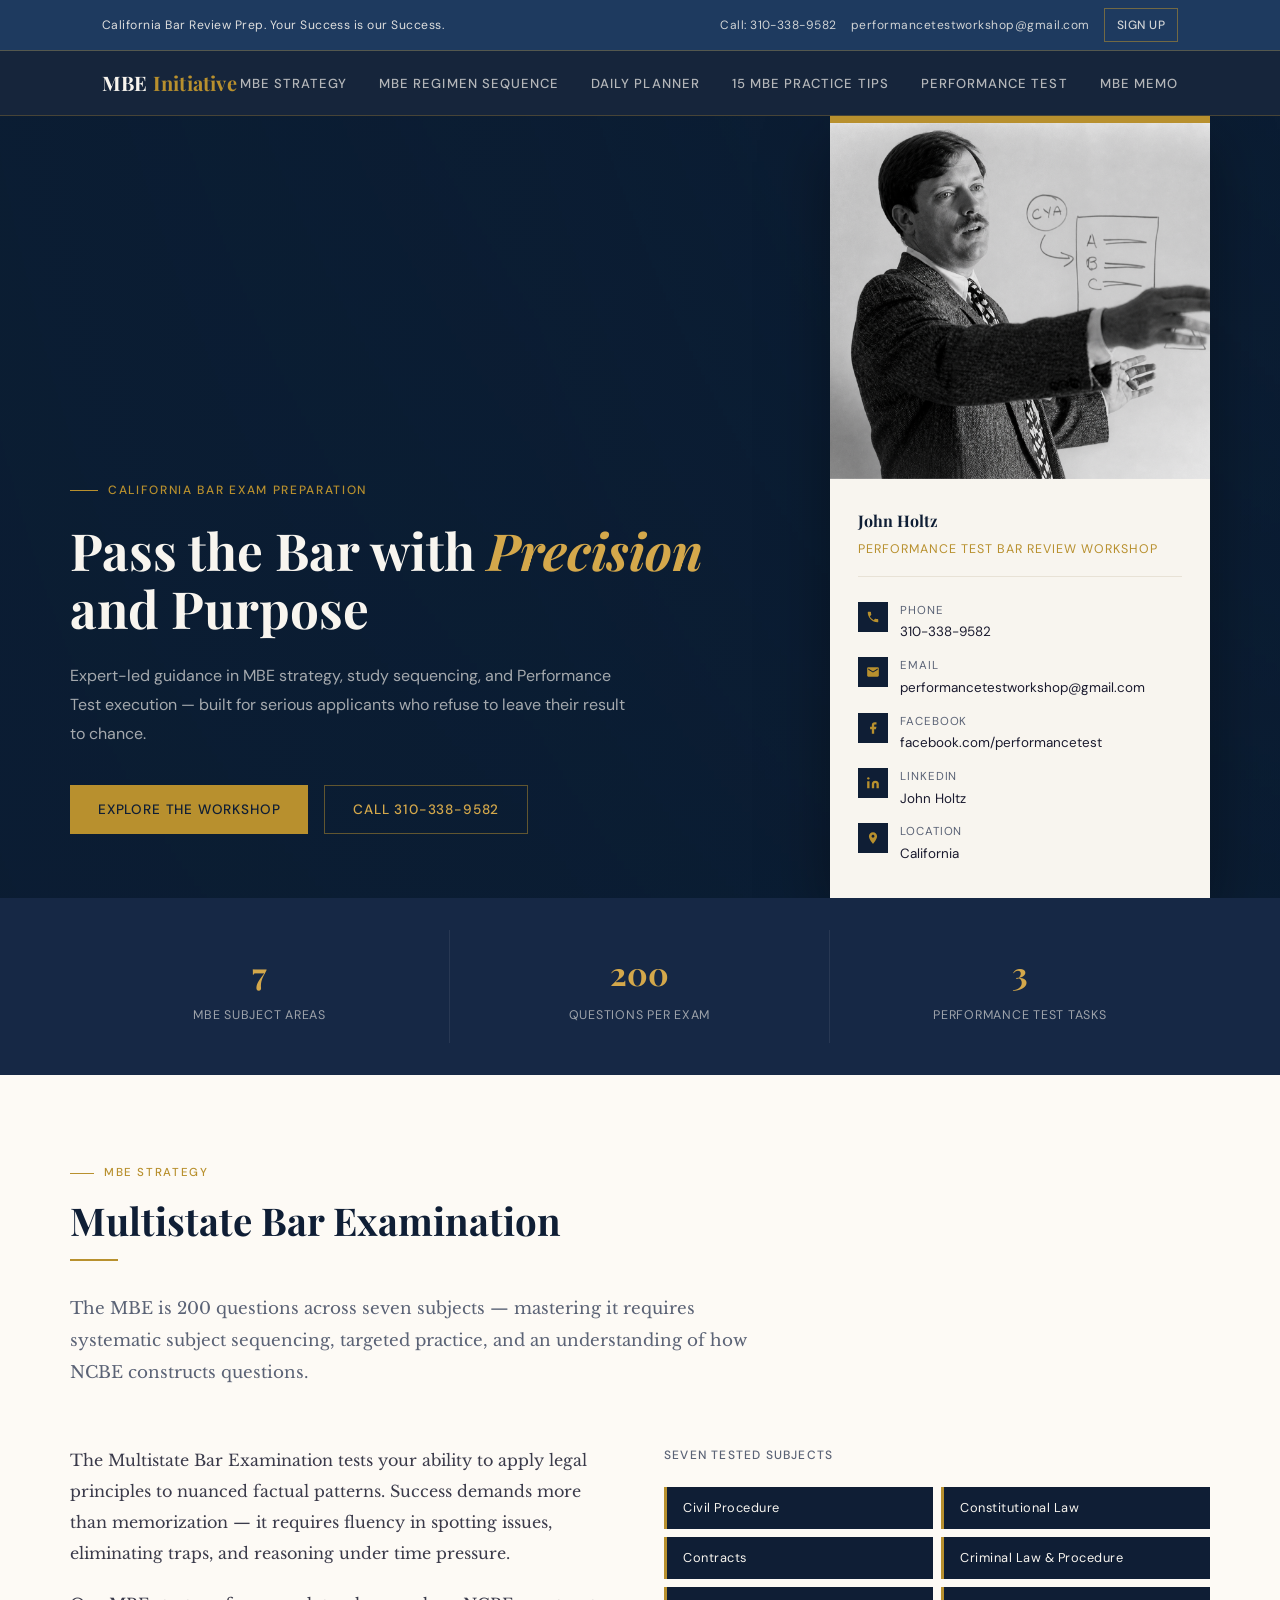
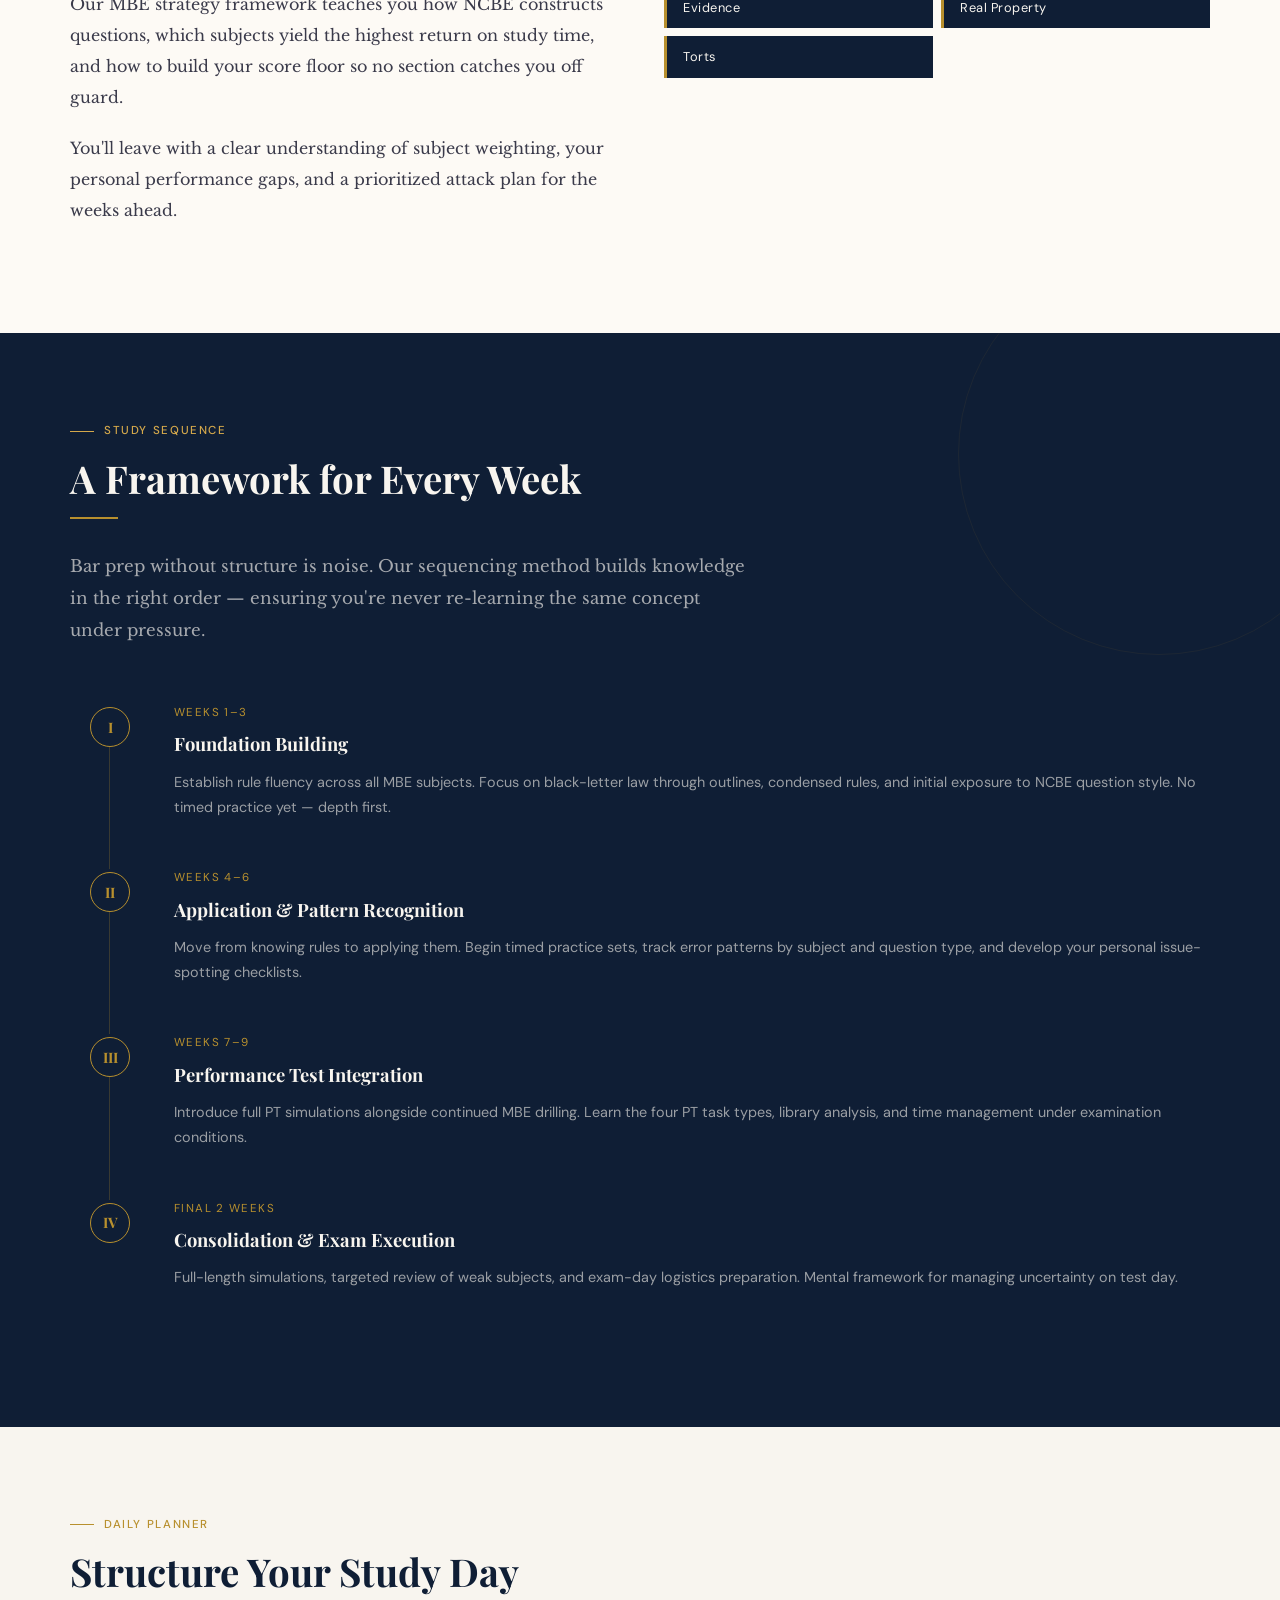
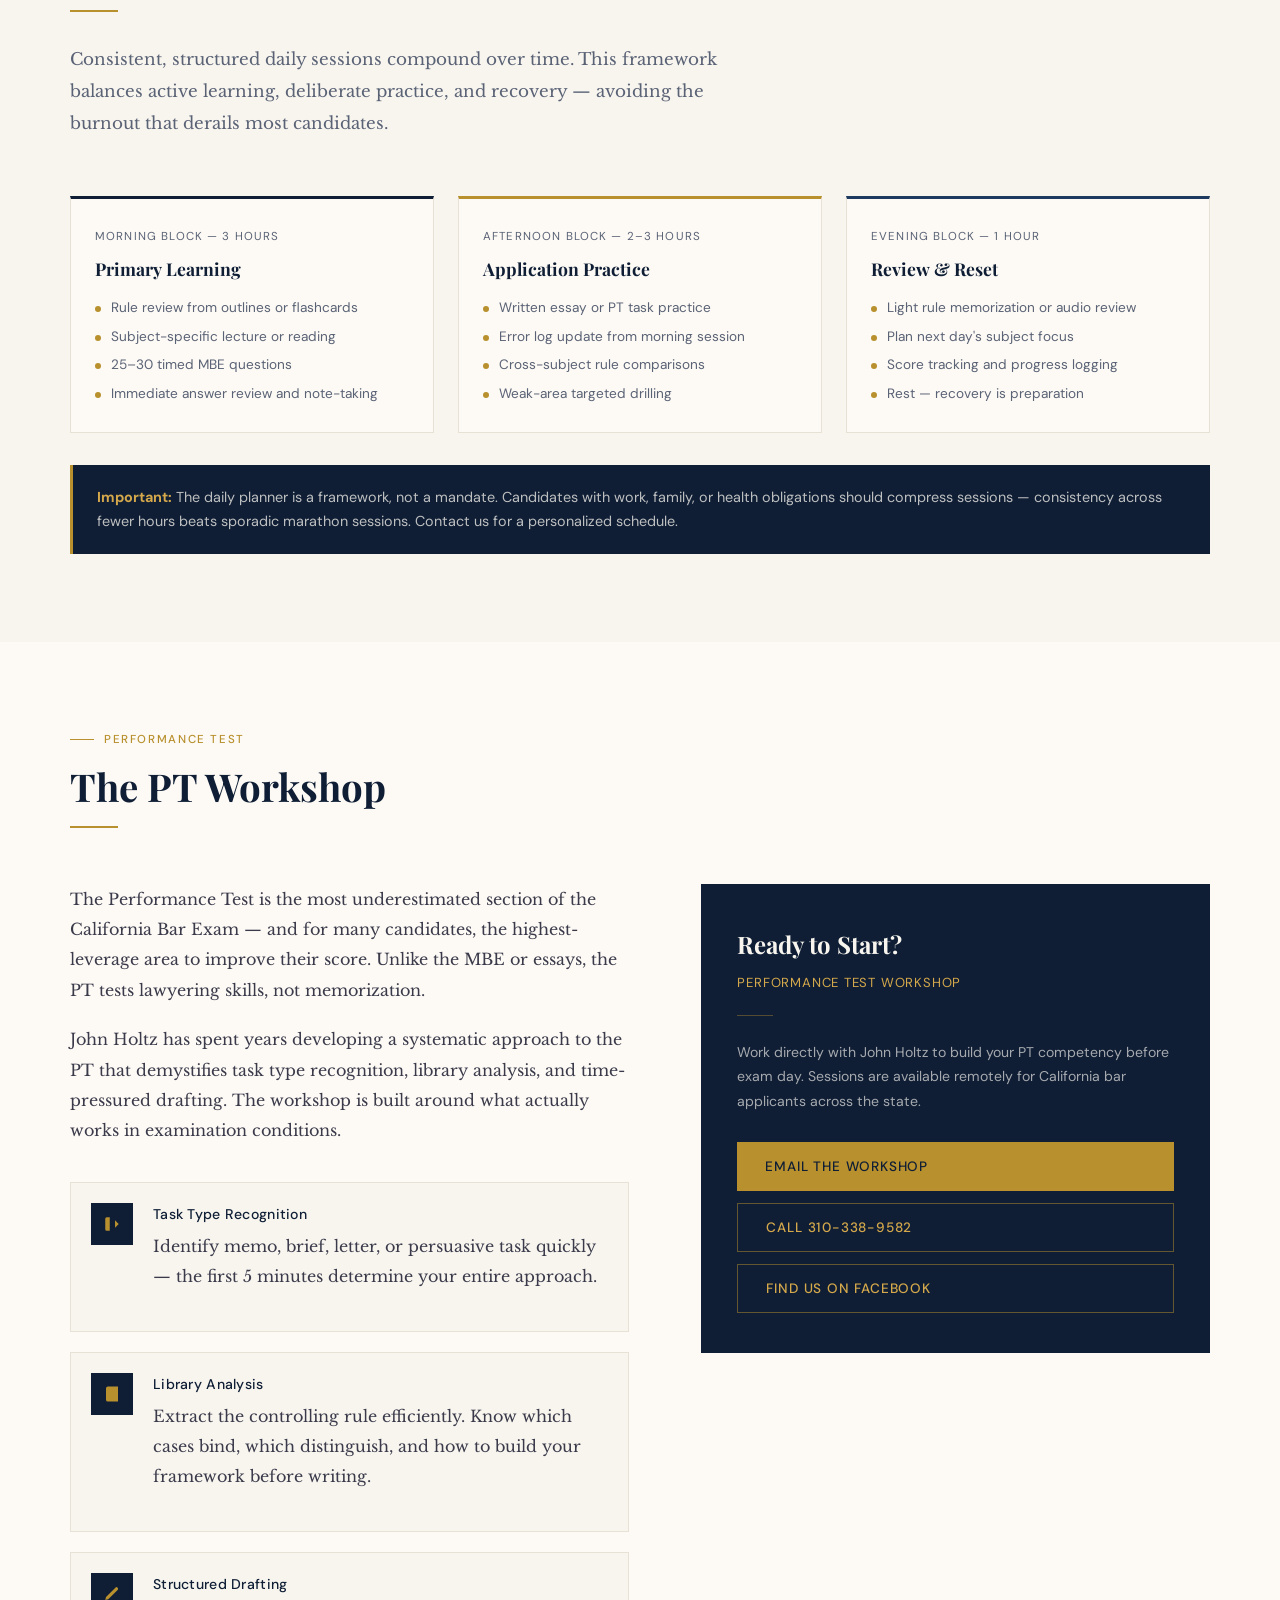
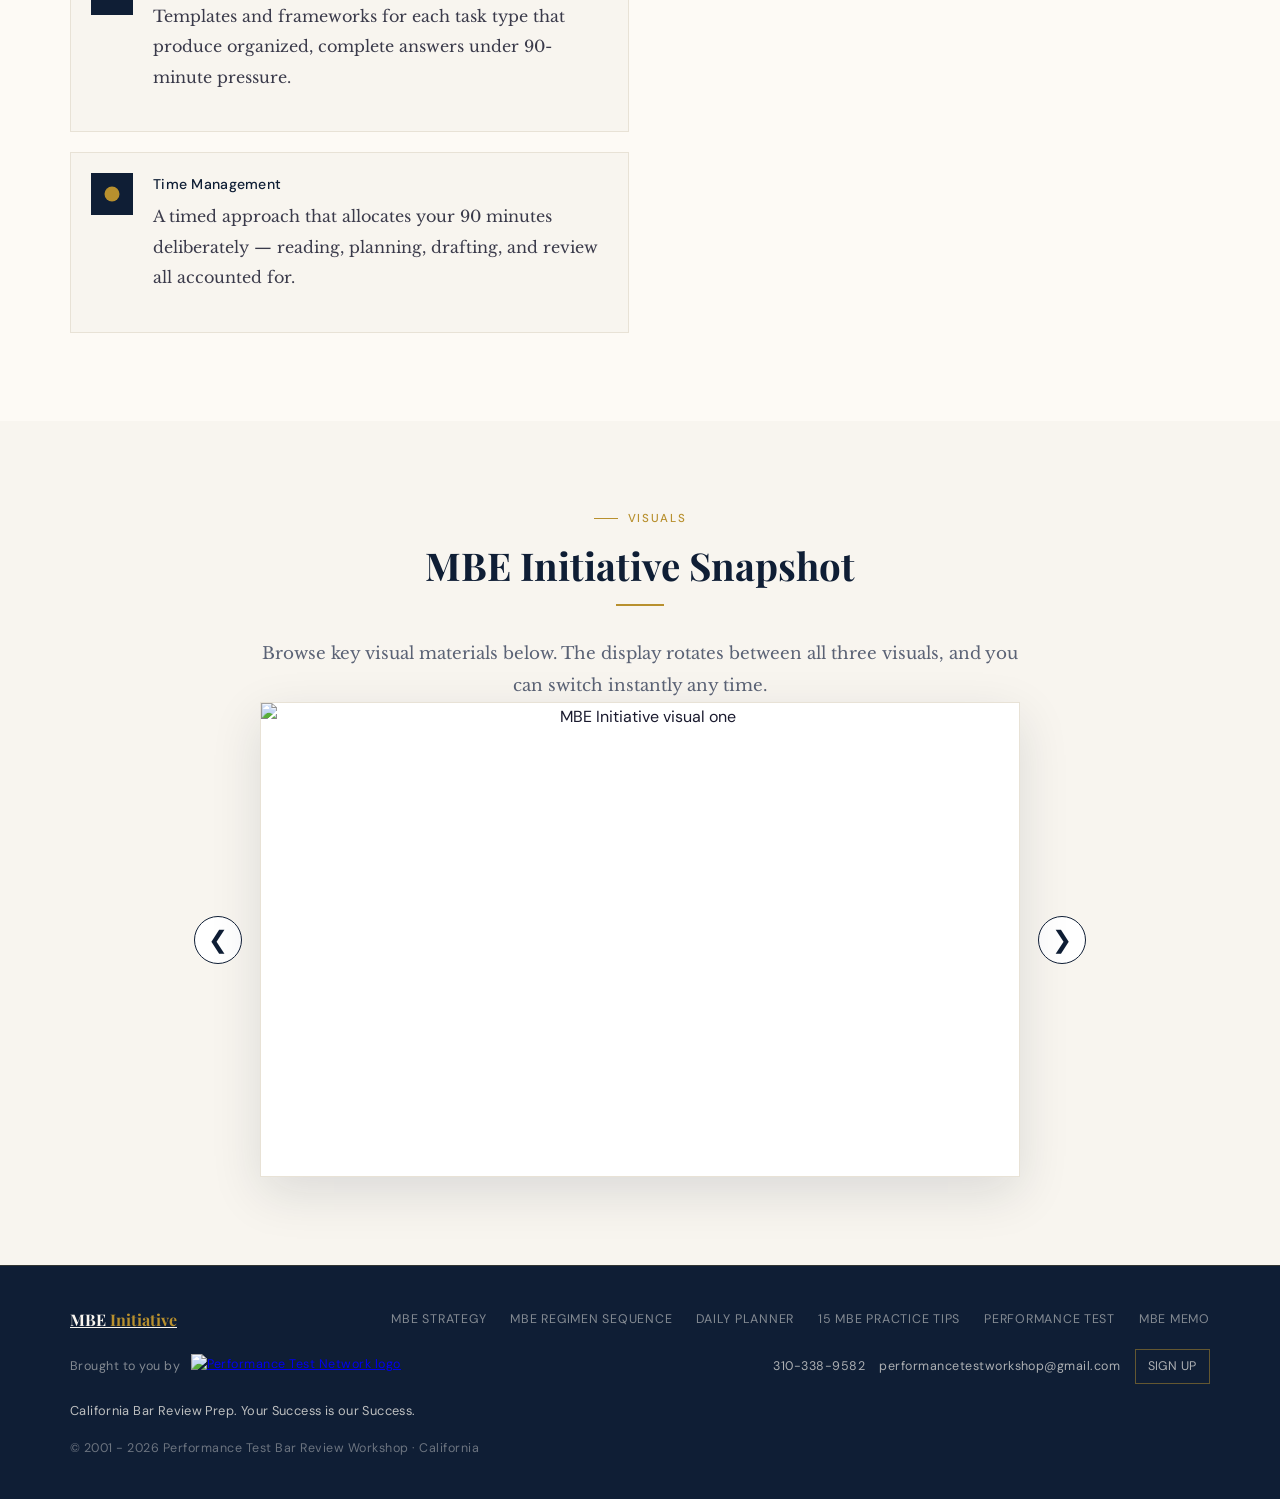
==== commit 1f5c1168: "Make footer brand logo link to homepage" ====
--- a/index.html
+++ b/index.html
@@ -316,8 +316,8 @@
 </section>
 
 <footer>
-  <div class="footer-inner footer-inner-balanced">
-    <div class="footer-brand">MBE <span>Initiative</span></div>
+  <div class="footer-inner">
+    <a class="footer-brand" href="/mbeinitiative/">MBE <span>Initiative</span></a>
     <div class="footer-links">
       <a href="#mbe">MBE Strategy</a>
       <a href="/mbeinitiative/mbe-regimen-sequence">MBE Regimen Sequence</a>
@@ -326,18 +326,16 @@
       <a href="#performance-test">Performance Test</a>
       <a href="/mbeinitiative/mbememo">MBE Memo</a>
     </div>
-    <div class="footer-balance-row">
-      <div class="footer-sponsor">
-        Brought to you by
-        <a href="https://performancetest.net/" target="_blank" rel="noopener noreferrer">
-          <img src="/mbeinitiative/images/performance-test-net-logo.png" alt="Performance Test Network logo">
-        </a>
-      </div>
-      <div class="footer-contact">
-        <a href="tel:3103389582">310-338-9582</a>
-        <a href="mailto:performancetestworkshop@gmail.com">performancetestworkshop@gmail.com</a>
-        <a class="footer-signup" href="mailto:performancetestworkshop@gmail.com">Sign Up</a>
-      </div>
+    <div class="footer-sponsor">
+      Brought to you by
+      <a href="https://performancetest.net/" target="_blank" rel="noopener noreferrer">
+        <img src="/mbeinitiative/images/performance-test-net-logo.png" alt="Performance Test Network logo">
+      </a>
+    </div>
+    <div class="footer-contact">
+      <a href="tel:3103389582">310-338-9582</a>
+      <a href="mailto:performancetestworkshop@gmail.com">performancetestworkshop@gmail.com</a>
+      <a class="footer-signup" href="mailto:performancetestworkshop@gmail.com">Sign Up</a>
     </div>
     <div class="footer-tagline">California Bar Review Prep. Your Success is our Success.</div>
     <div class="footer-copy">&copy; 2001 - 2026 Performance Test Bar Review Workshop &middot; California</div>
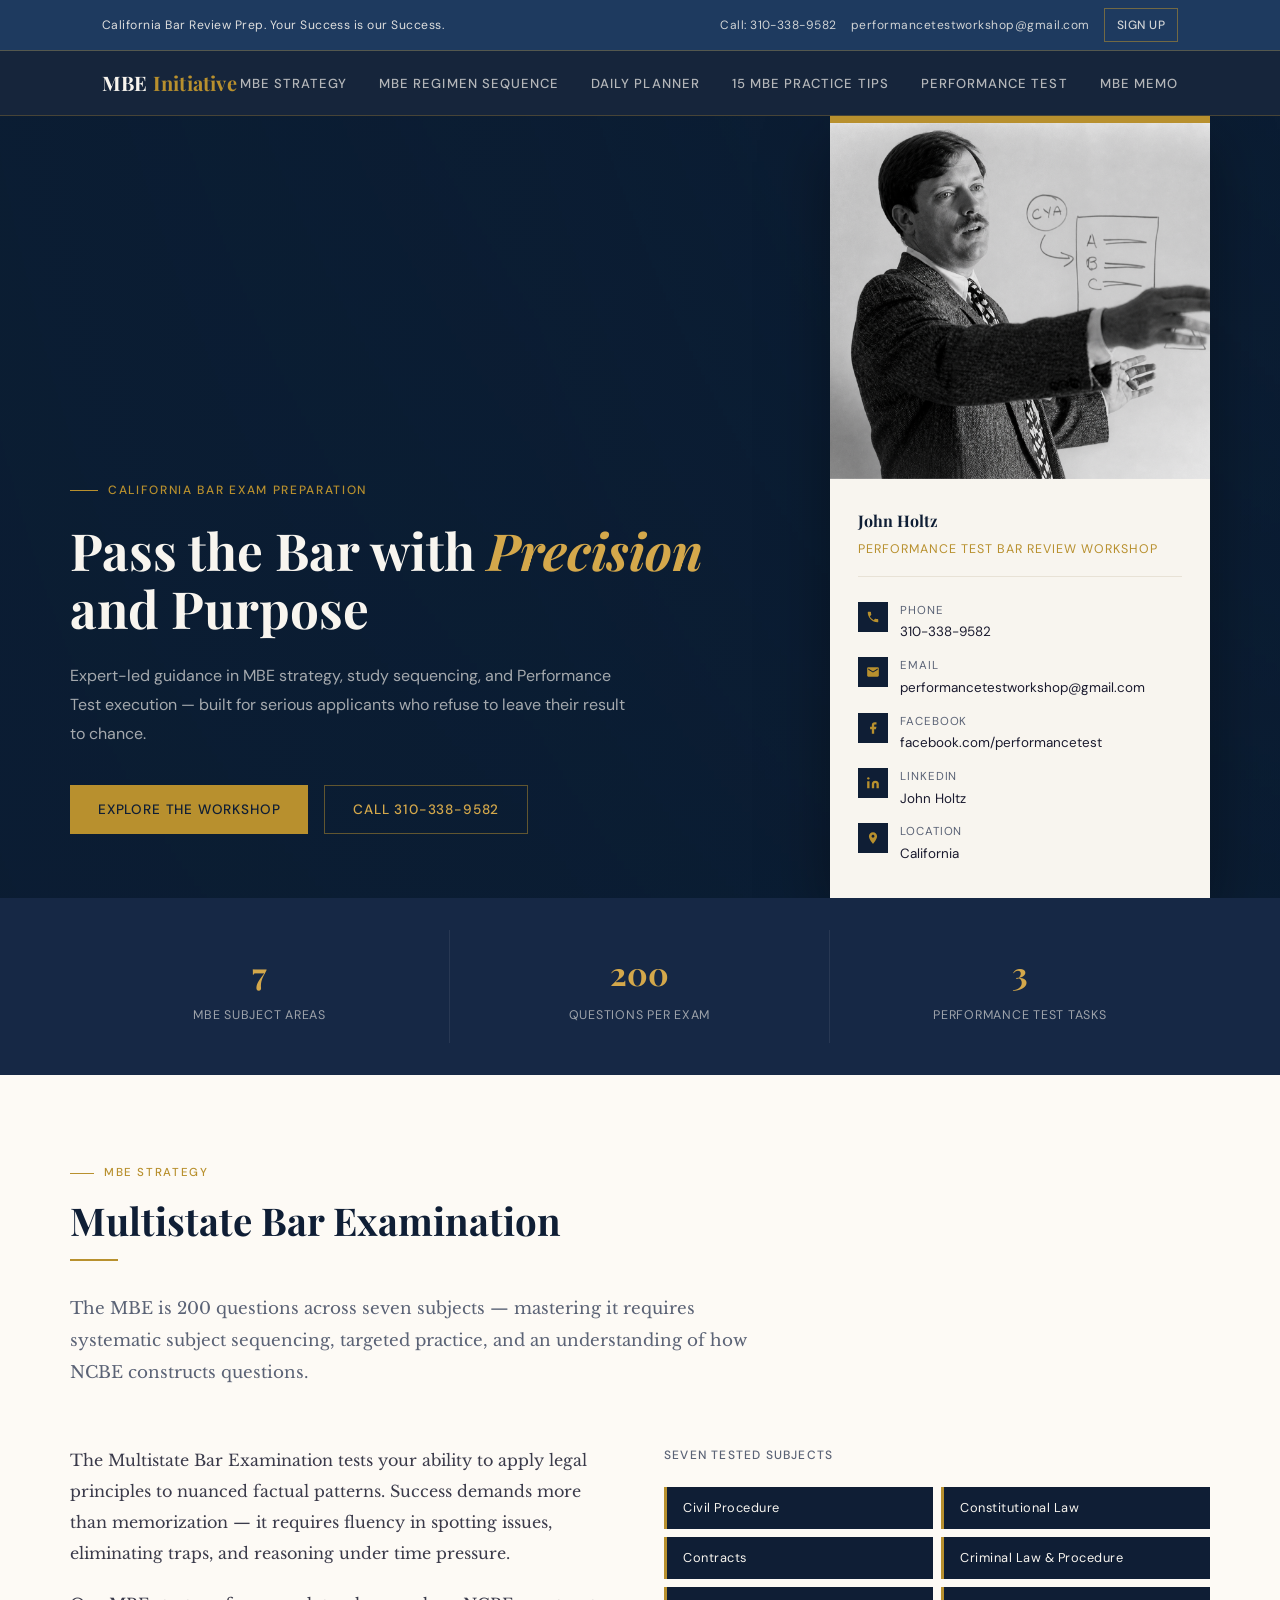
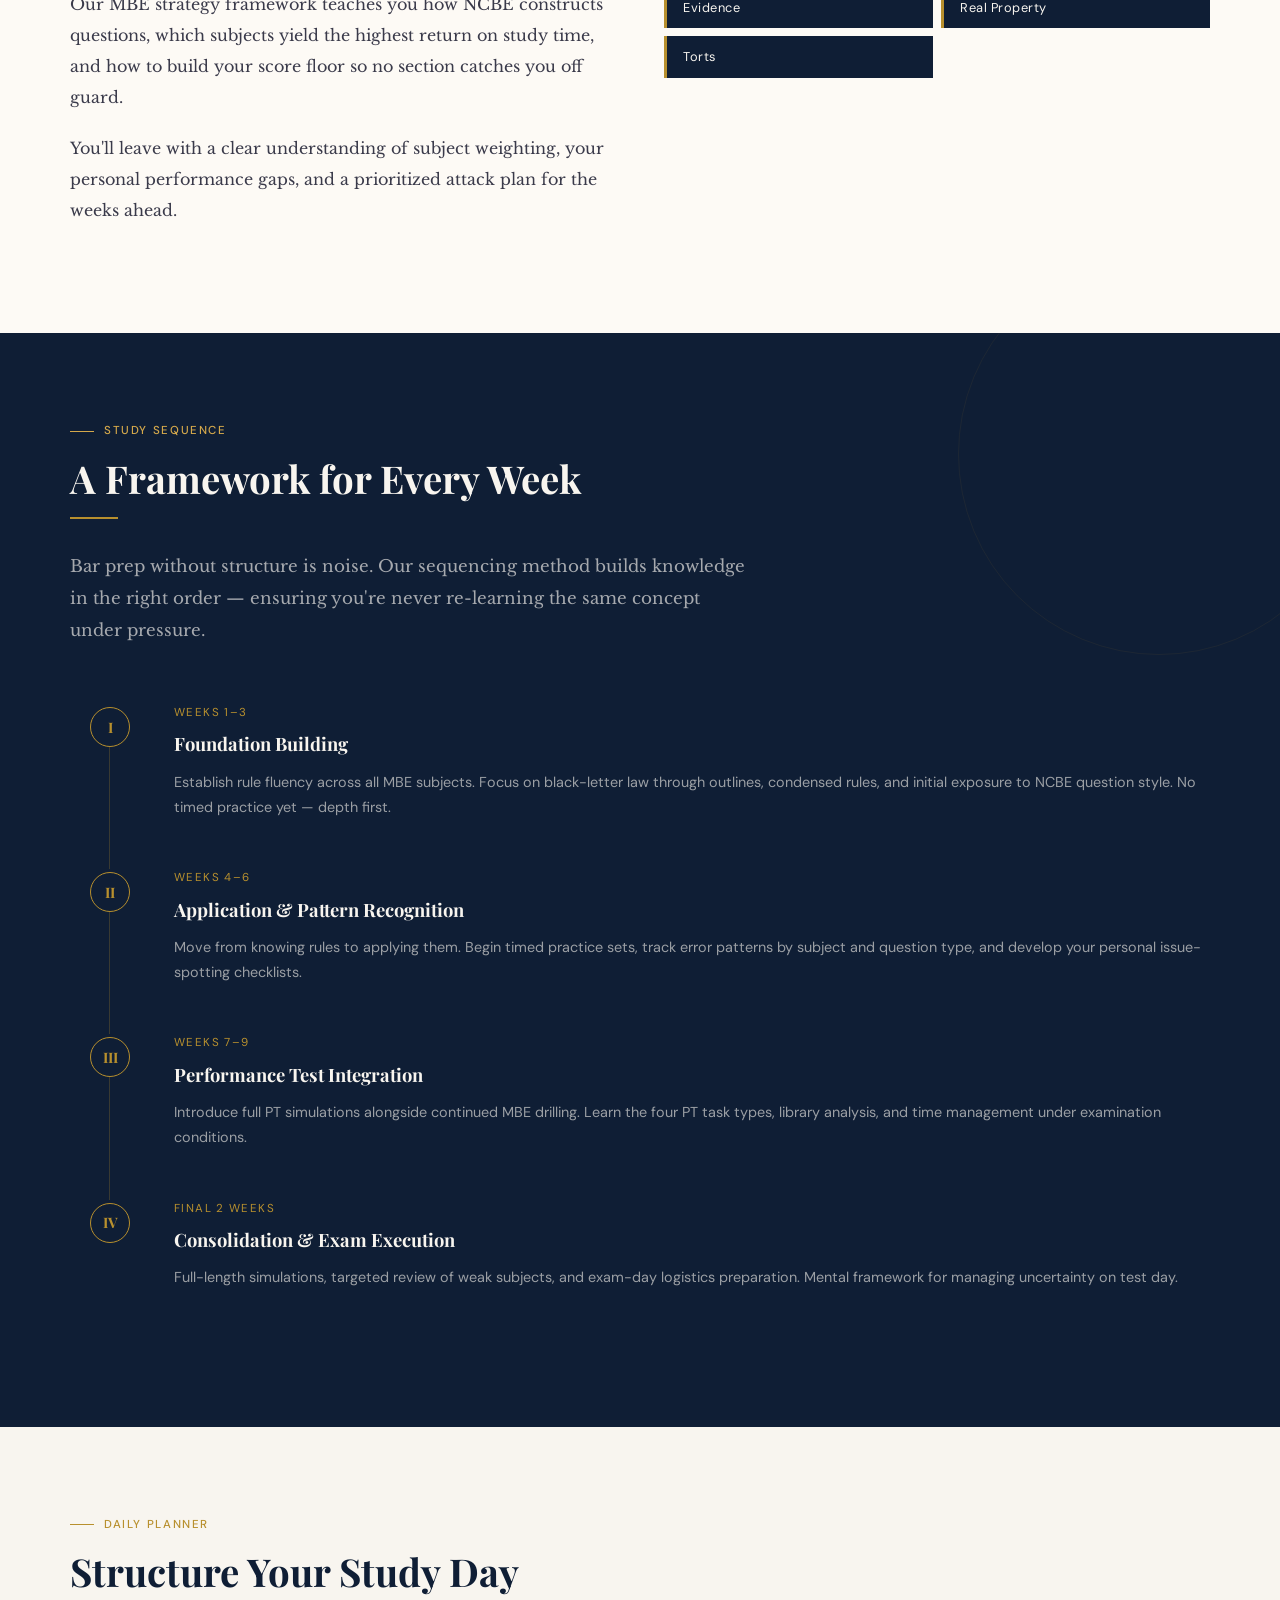
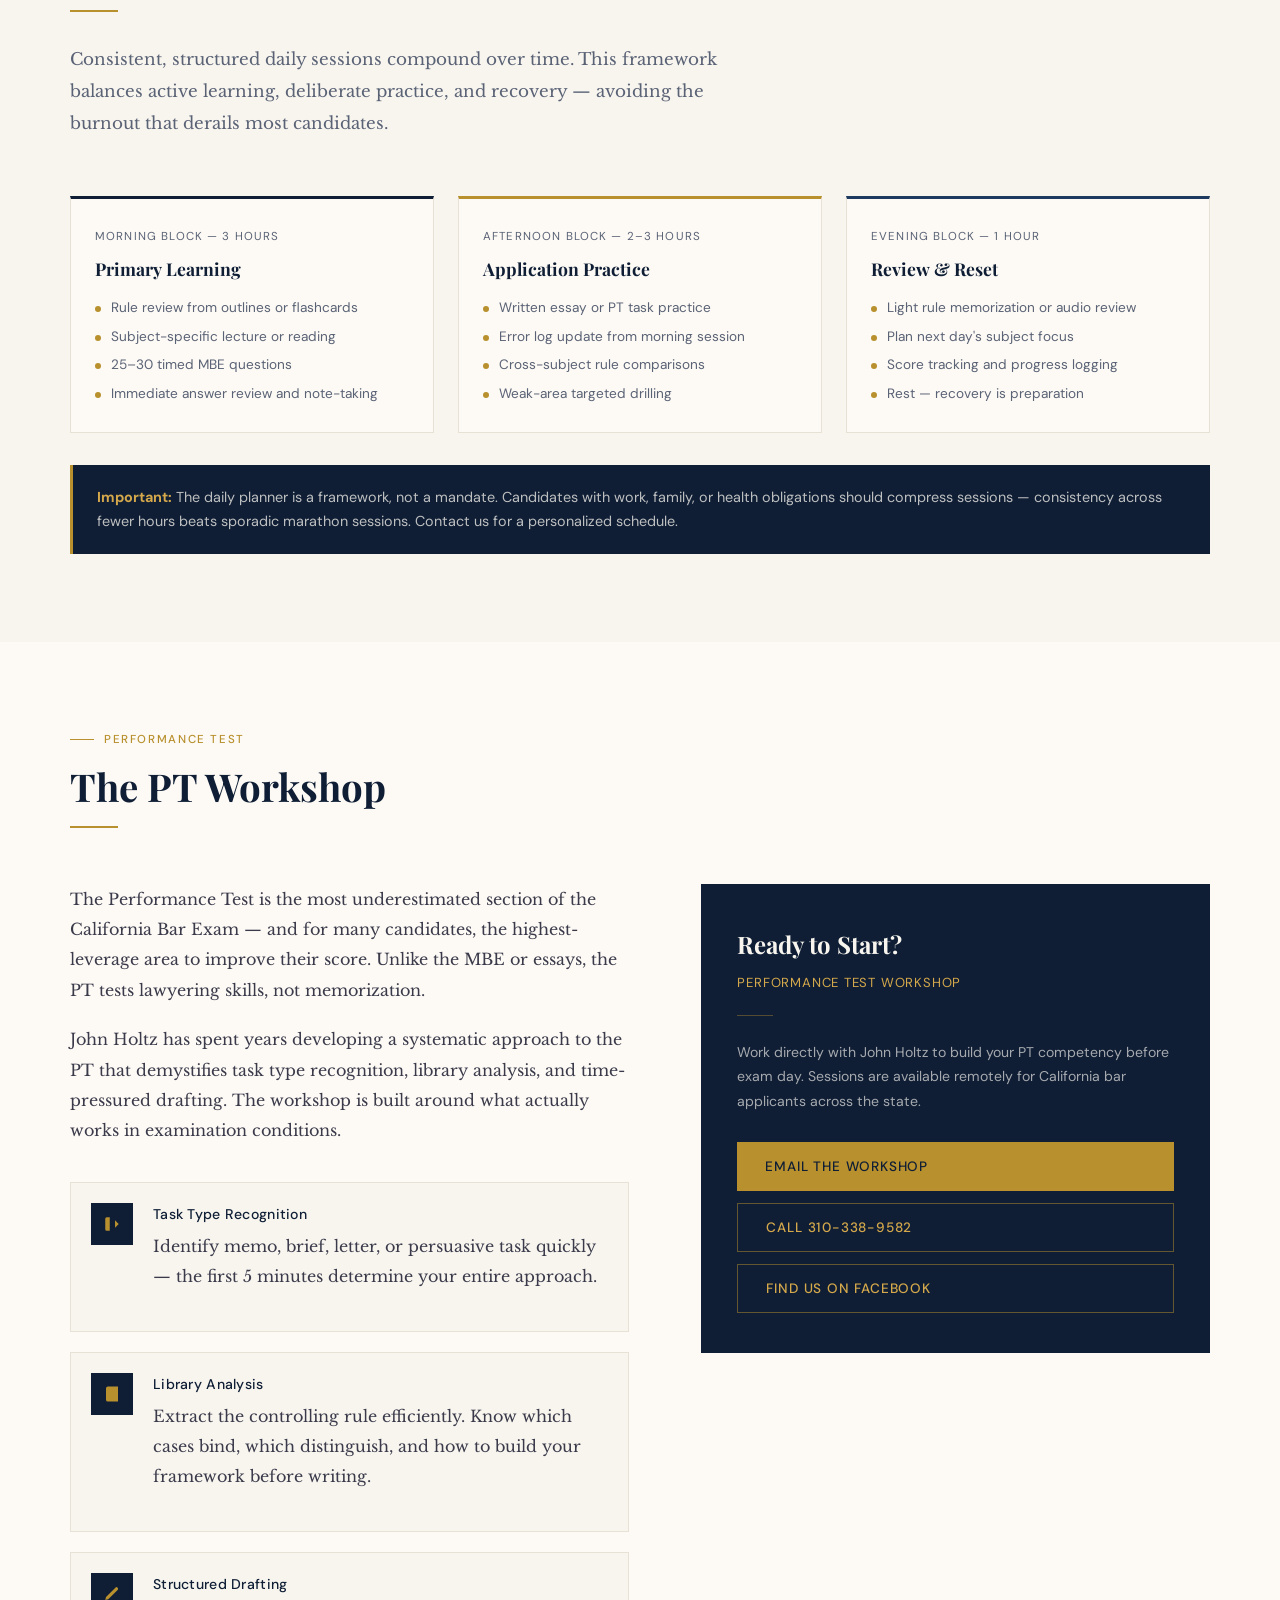
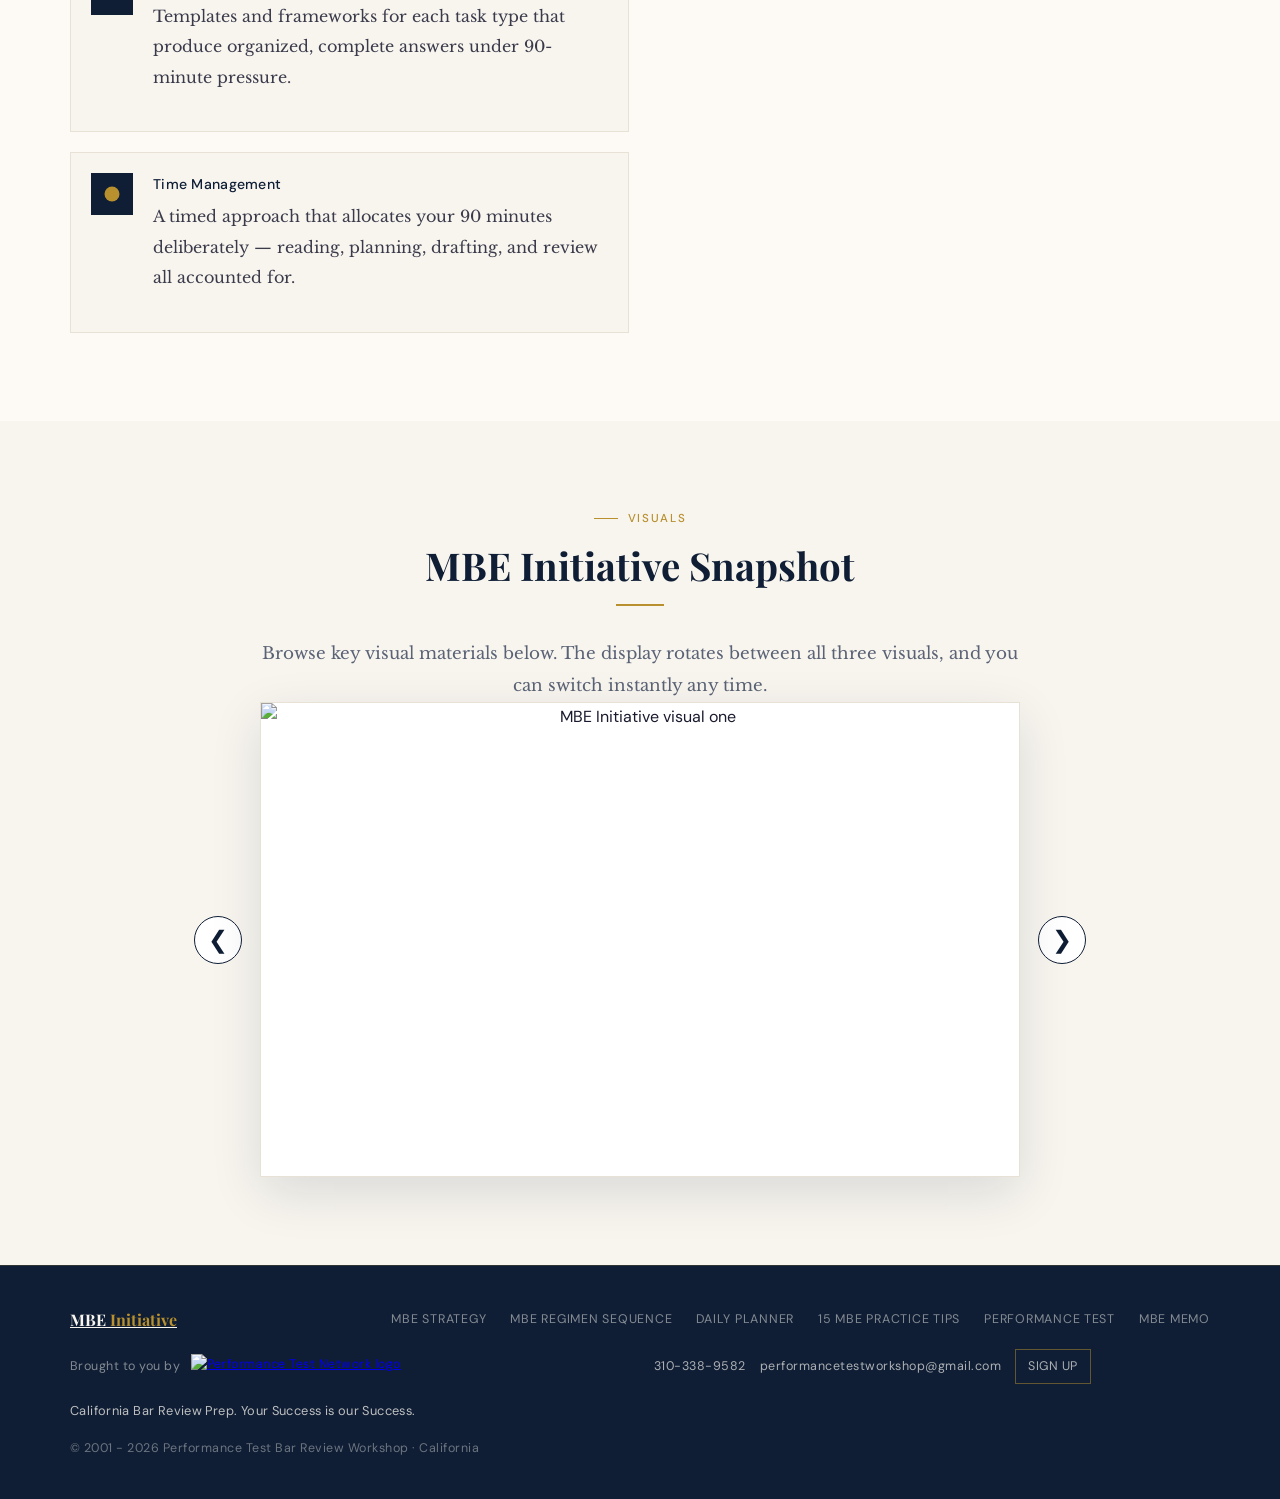
==== commit f01dad63: "Merge branch 'main' into codex/make-footer-logo-link-to-homepage" ====
--- a/index.html
+++ b/index.html
@@ -326,16 +326,18 @@
       <a href="#performance-test">Performance Test</a>
       <a href="/mbeinitiative/mbememo">MBE Memo</a>
     </div>
-    <div class="footer-sponsor">
-      Brought to you by
-      <a href="https://performancetest.net/" target="_blank" rel="noopener noreferrer">
-        <img src="/mbeinitiative/images/performance-test-net-logo.png" alt="Performance Test Network logo">
-      </a>
-    </div>
-    <div class="footer-contact">
-      <a href="tel:3103389582">310-338-9582</a>
-      <a href="mailto:performancetestworkshop@gmail.com">performancetestworkshop@gmail.com</a>
-      <a class="footer-signup" href="mailto:performancetestworkshop@gmail.com">Sign Up</a>
+    <div class="footer-balance-row">
+      <div class="footer-sponsor">
+        Brought to you by
+        <a href="https://performancetest.net/" target="_blank" rel="noopener noreferrer">
+          <img src="/mbeinitiative/images/performance-test-net-logo.png" alt="Performance Test Network logo">
+        </a>
+      </div>
+      <div class="footer-contact">
+        <a href="tel:3103389582">310-338-9582</a>
+        <a href="mailto:performancetestworkshop@gmail.com">performancetestworkshop@gmail.com</a>
+        <a class="footer-signup" href="mailto:performancetestworkshop@gmail.com">Sign Up</a>
+      </div>
     </div>
     <div class="footer-tagline">California Bar Review Prep. Your Success is our Success.</div>
     <div class="footer-copy">&copy; 2001 - 2026 Performance Test Bar Review Workshop &middot; California</div>
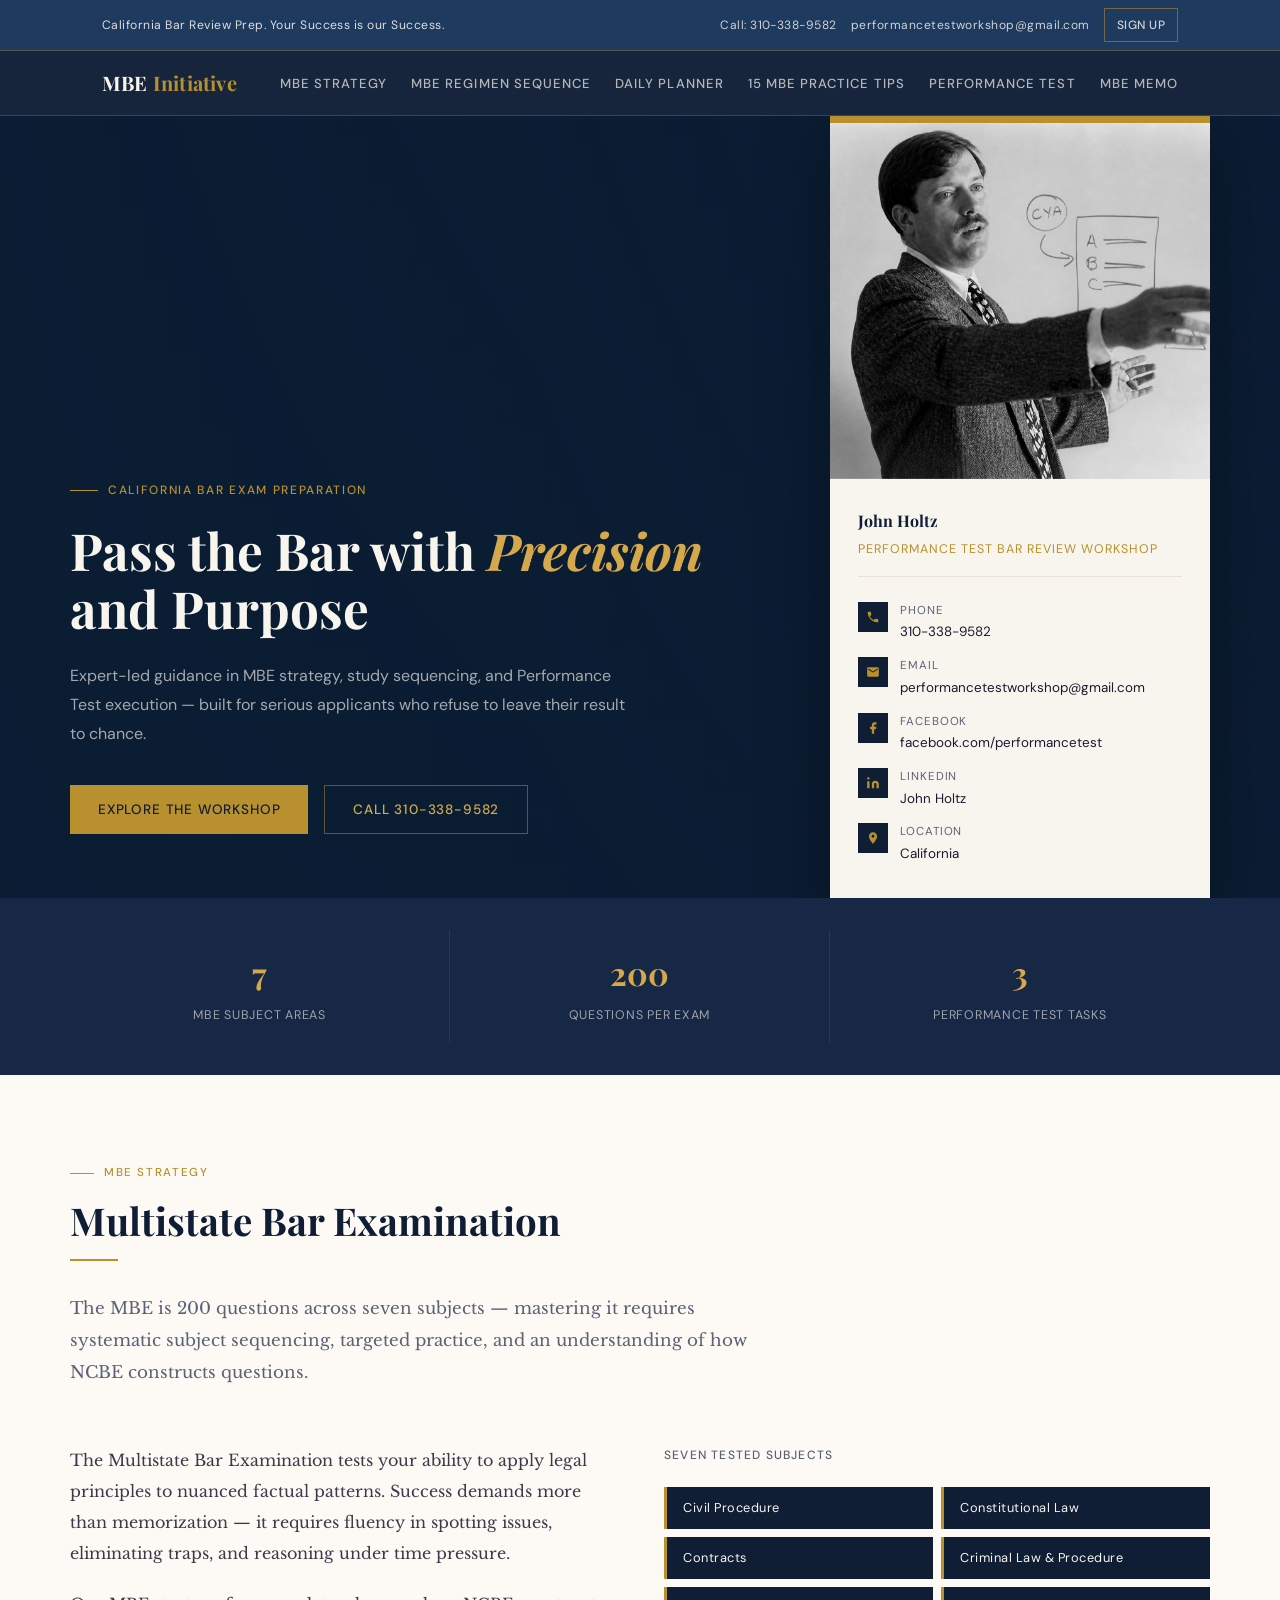
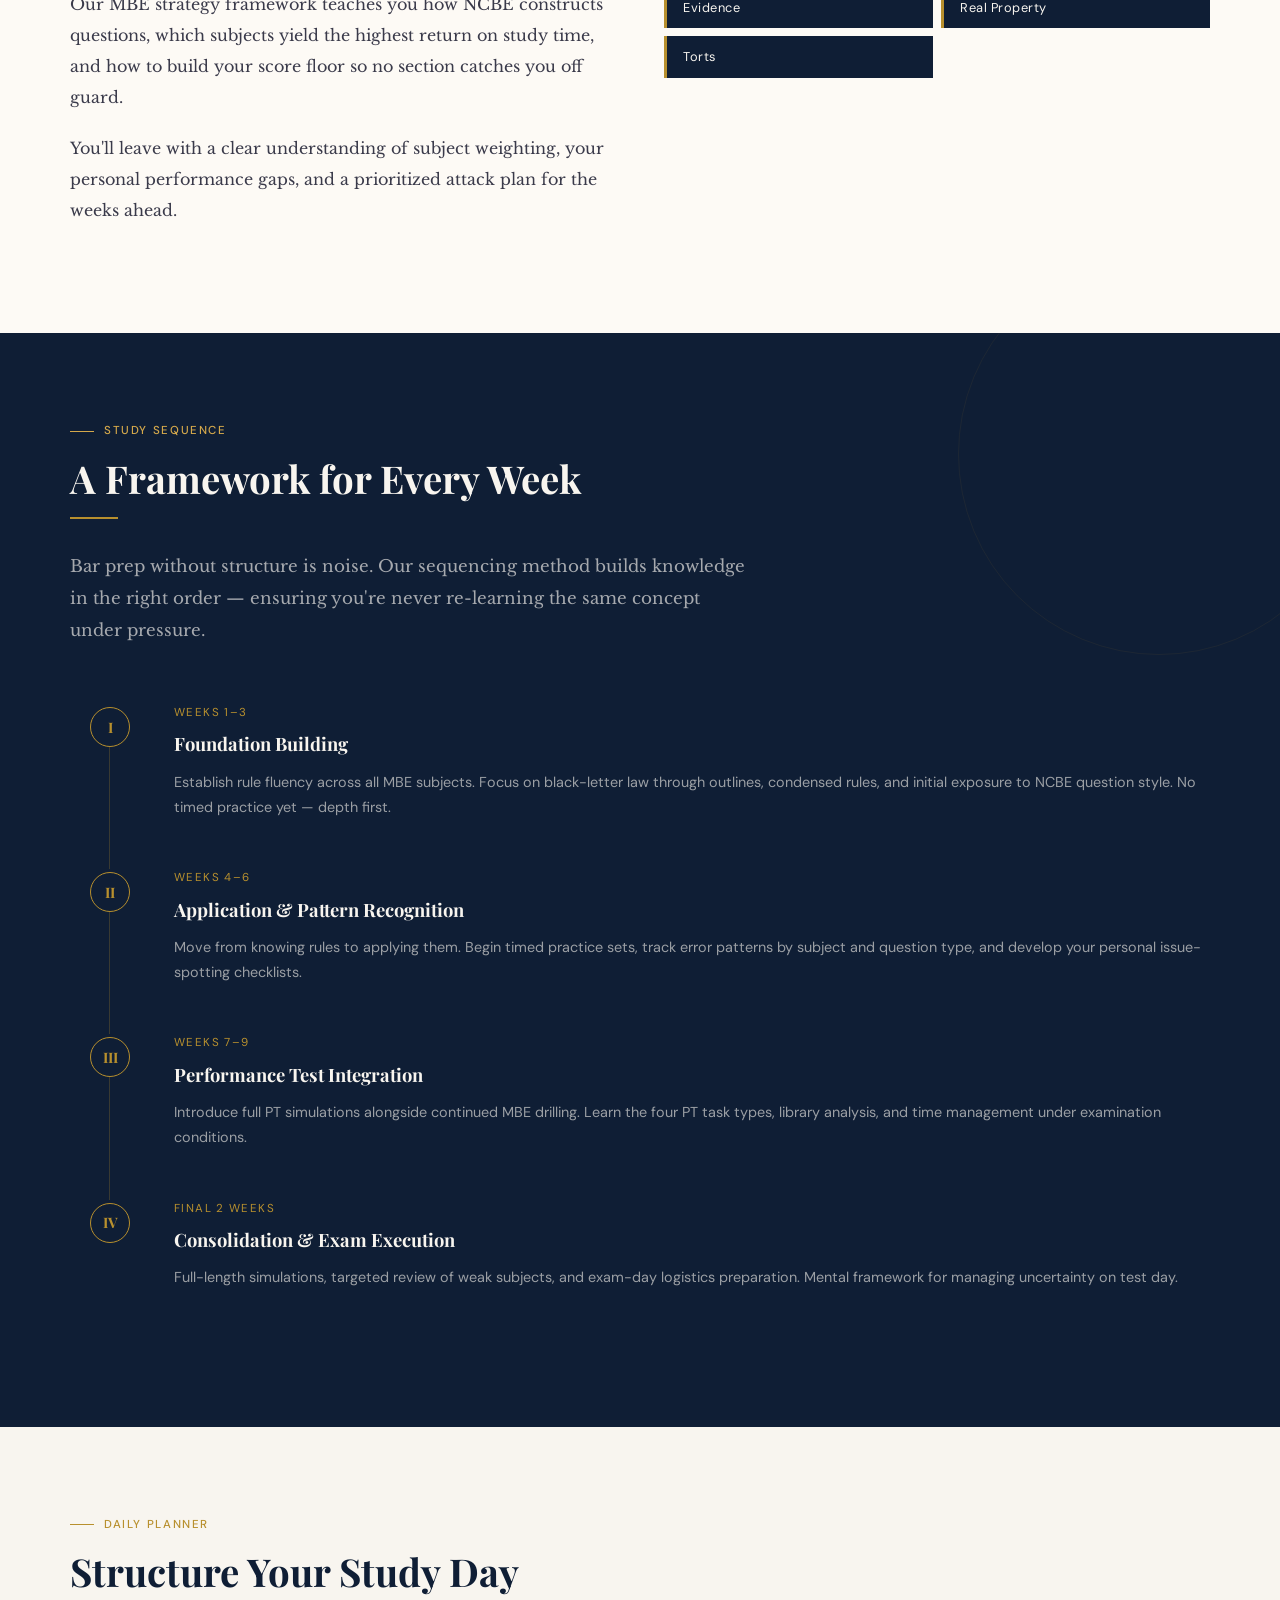
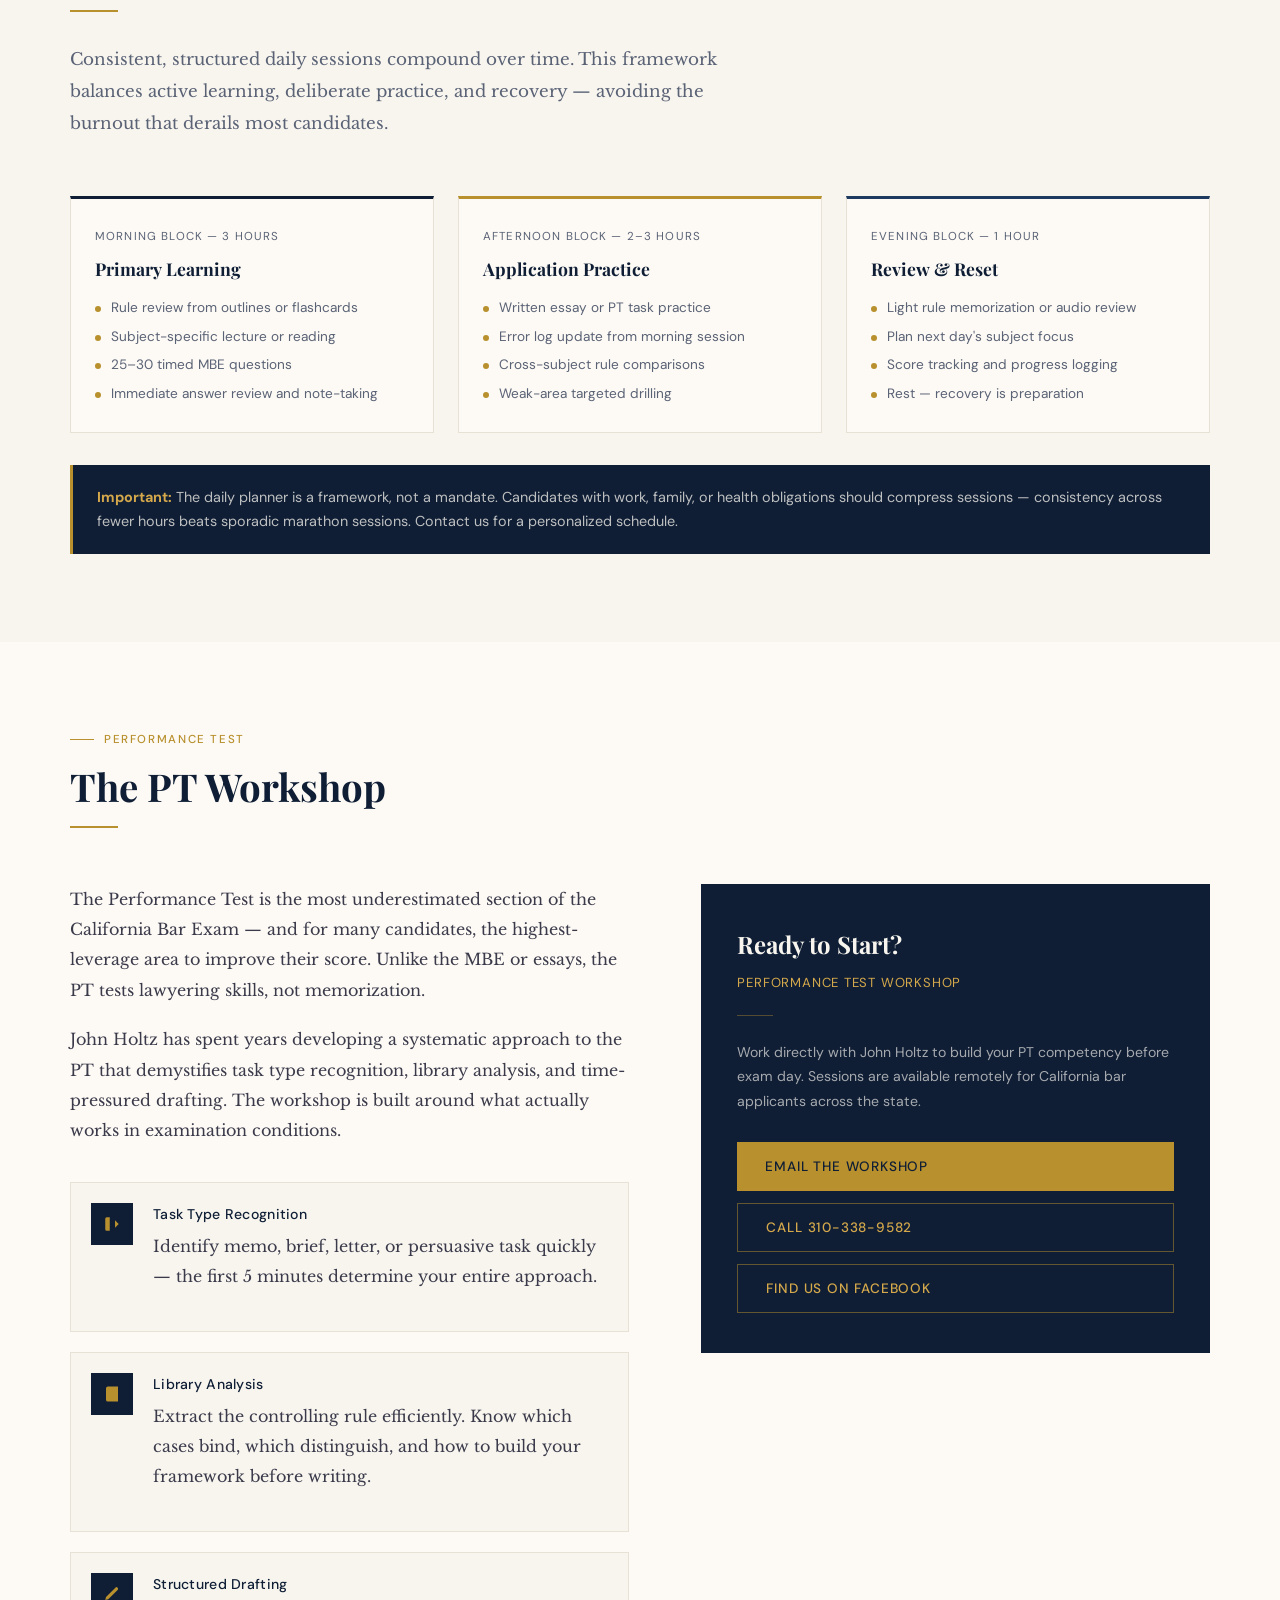
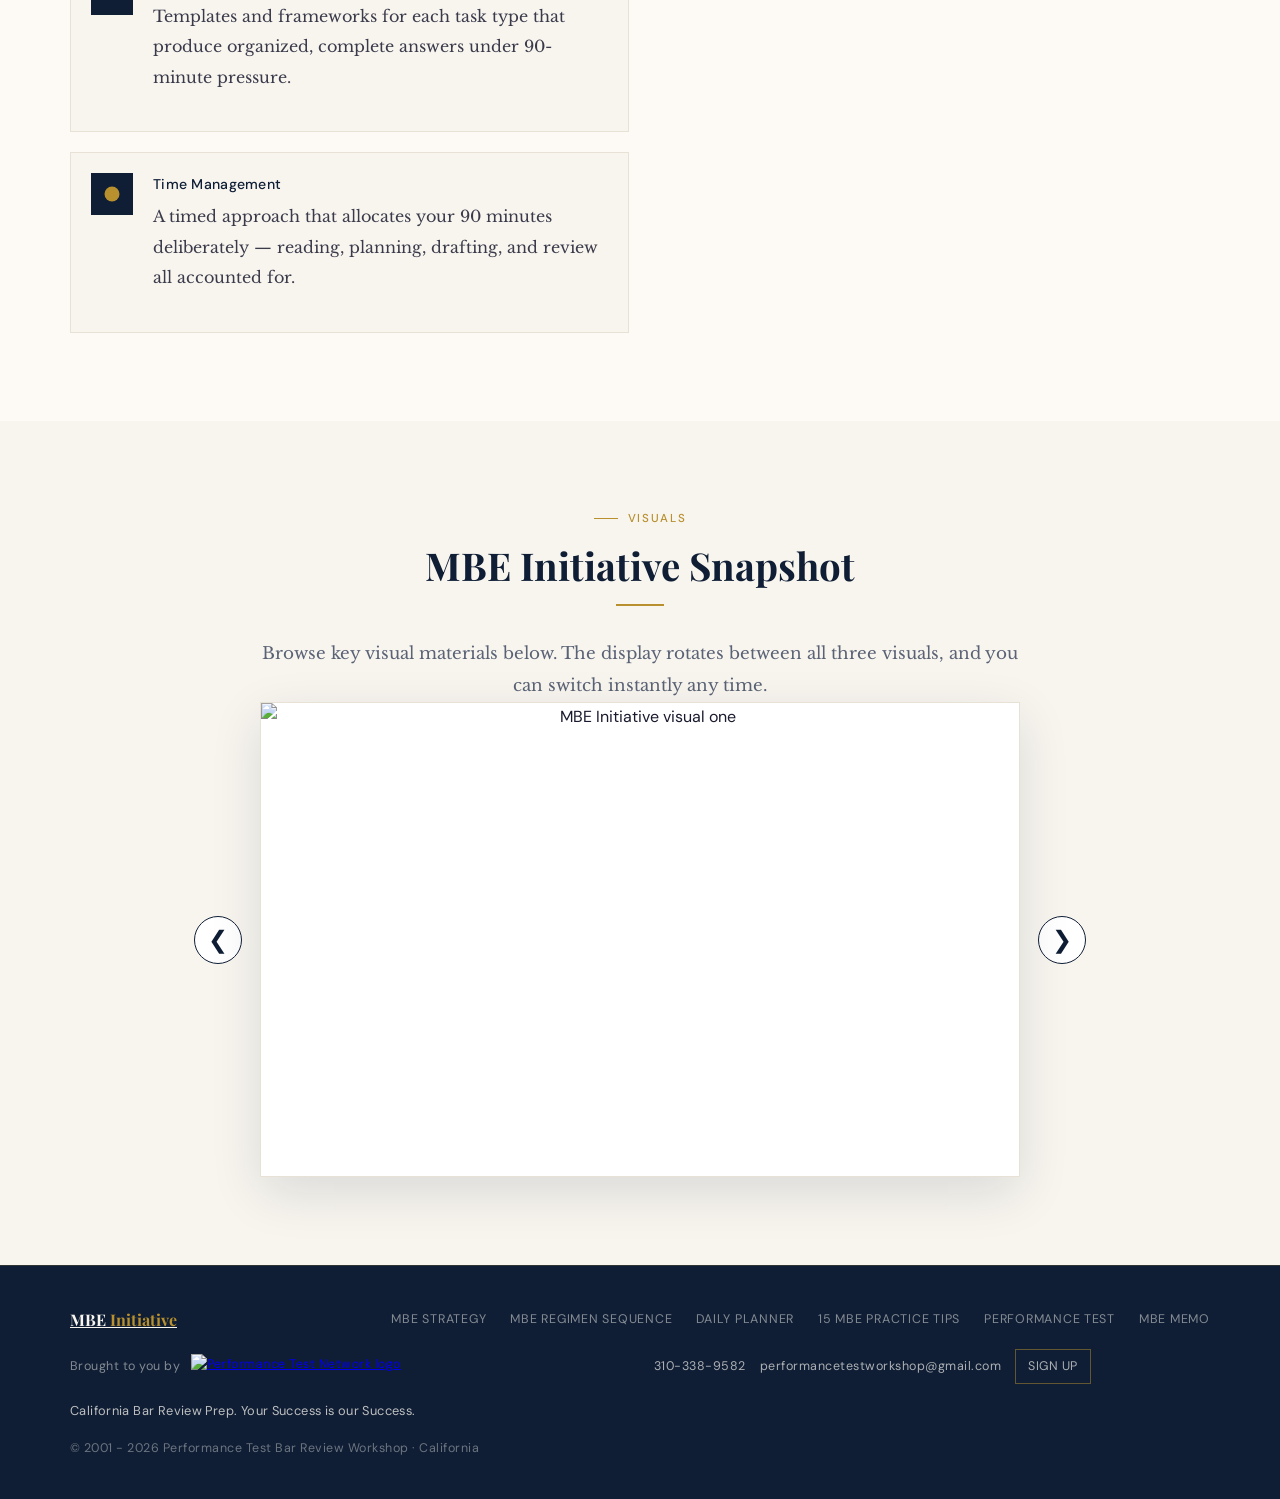
==== commit 5b0ce918: "Update footer brand link to jump to homepage top" ====
--- a/index.html
+++ b/index.html
@@ -317,7 +317,7 @@
 
 <footer>
   <div class="footer-inner">
-    <a class="footer-brand" href="/mbeinitiative/">MBE <span>Initiative</span></a>
+    <a class="footer-brand" href="#top">MBE <span>Initiative</span></a>
     <div class="footer-links">
       <a href="#mbe">MBE Strategy</a>
       <a href="/mbeinitiative/mbe-regimen-sequence">MBE Regimen Sequence</a>
--- a/css/style.css
+++ b/css/style.css
@@ -69,7 +69,7 @@
   text-decoration:none;
 }
 .brand span{color:var(--gold)}
-.nav-links{display:flex;align-items:center;justify-content:flex-end;gap:32px;flex-wrap:nowrap}
+.nav-links{display:flex;align-items:center;justify-content:flex-end;gap:24px;flex-wrap:nowrap;margin-left:40px}
 .nav-links a{
   display:inline-flex;align-items:center;
   font-size:0.82rem;font-weight:500;
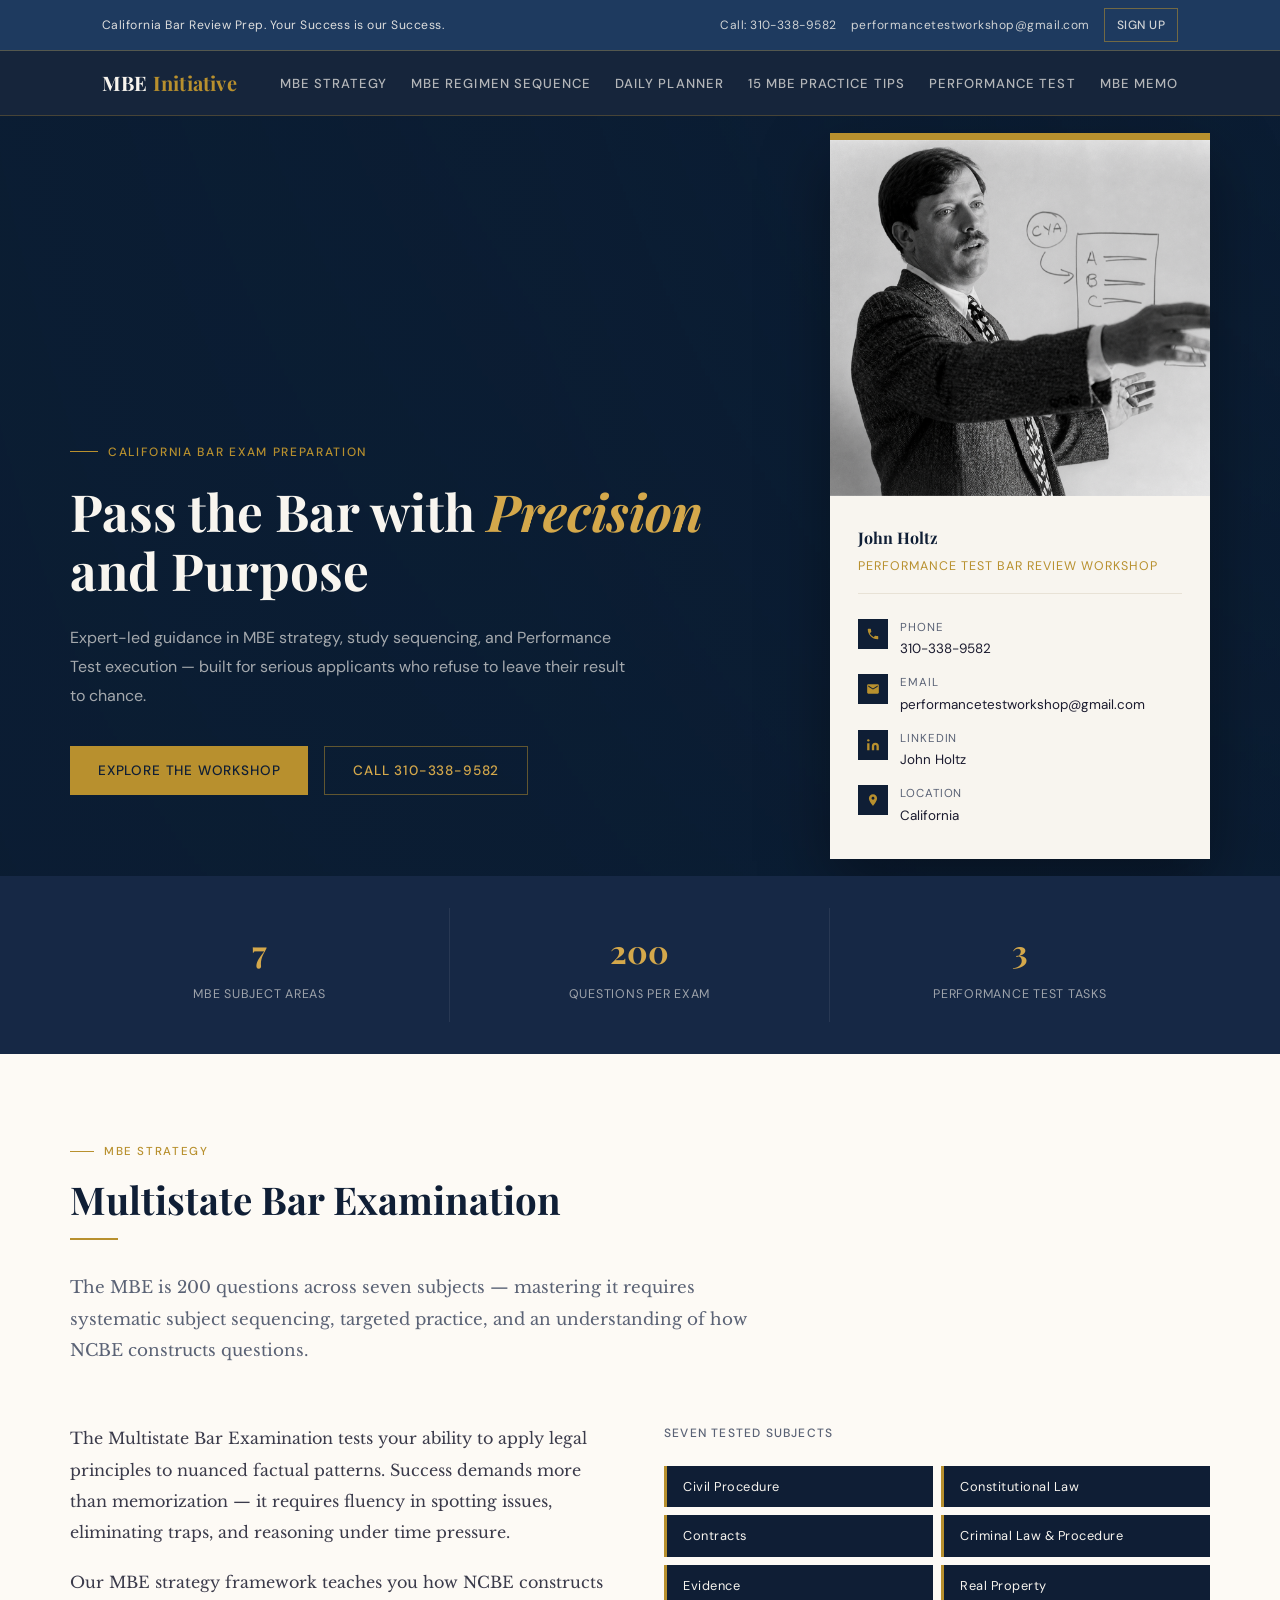
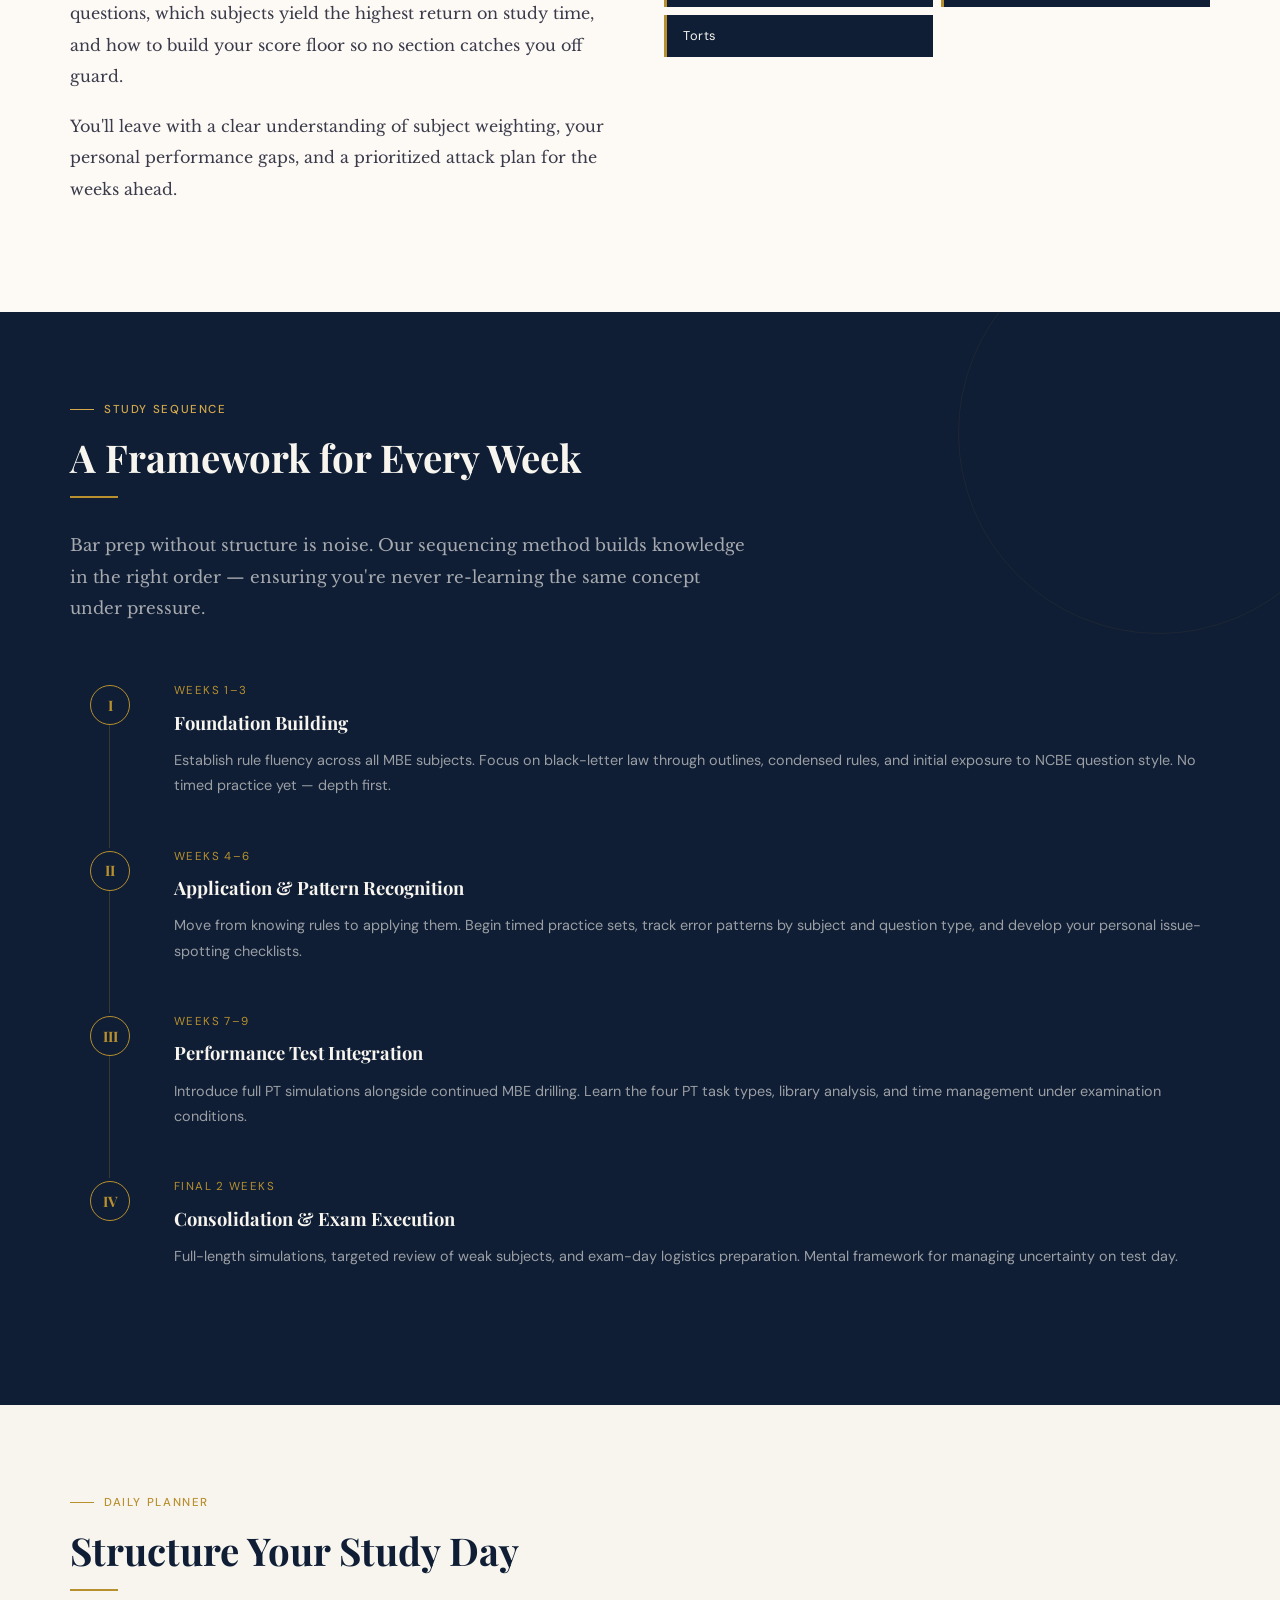
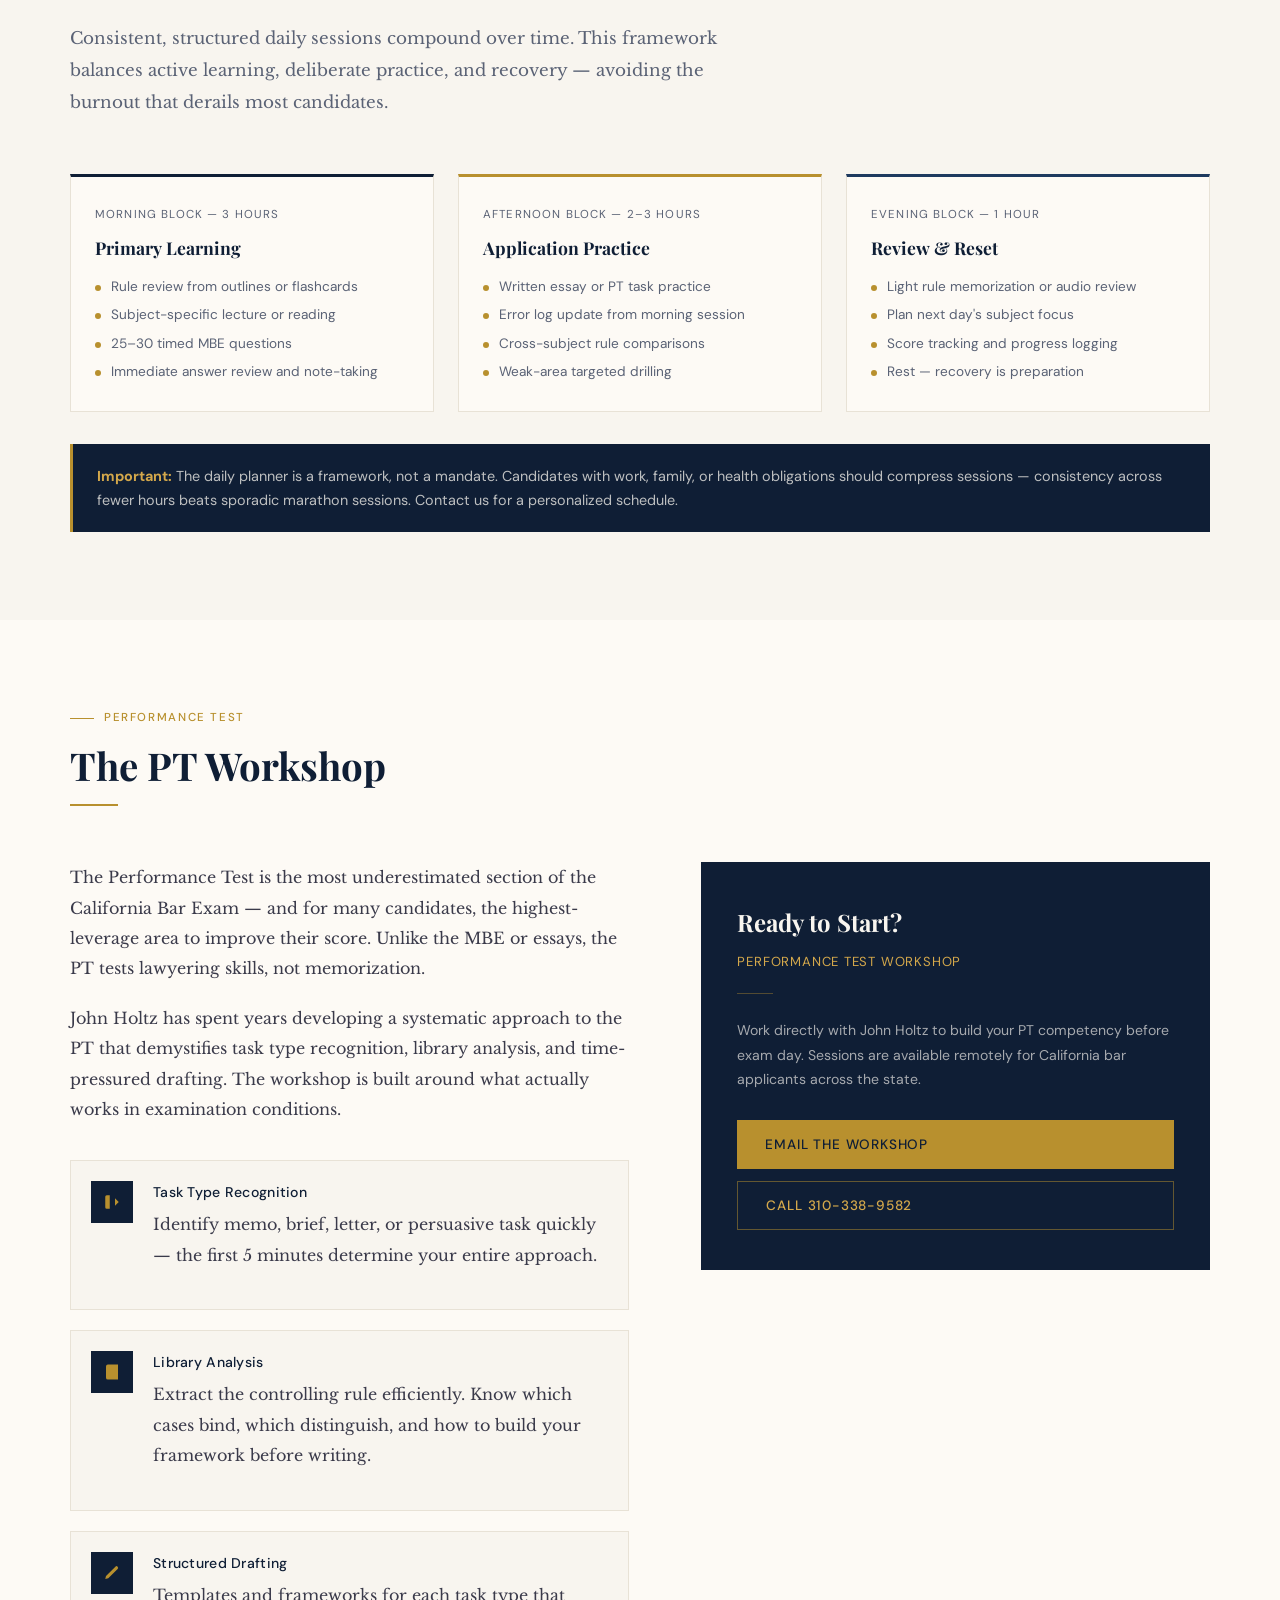
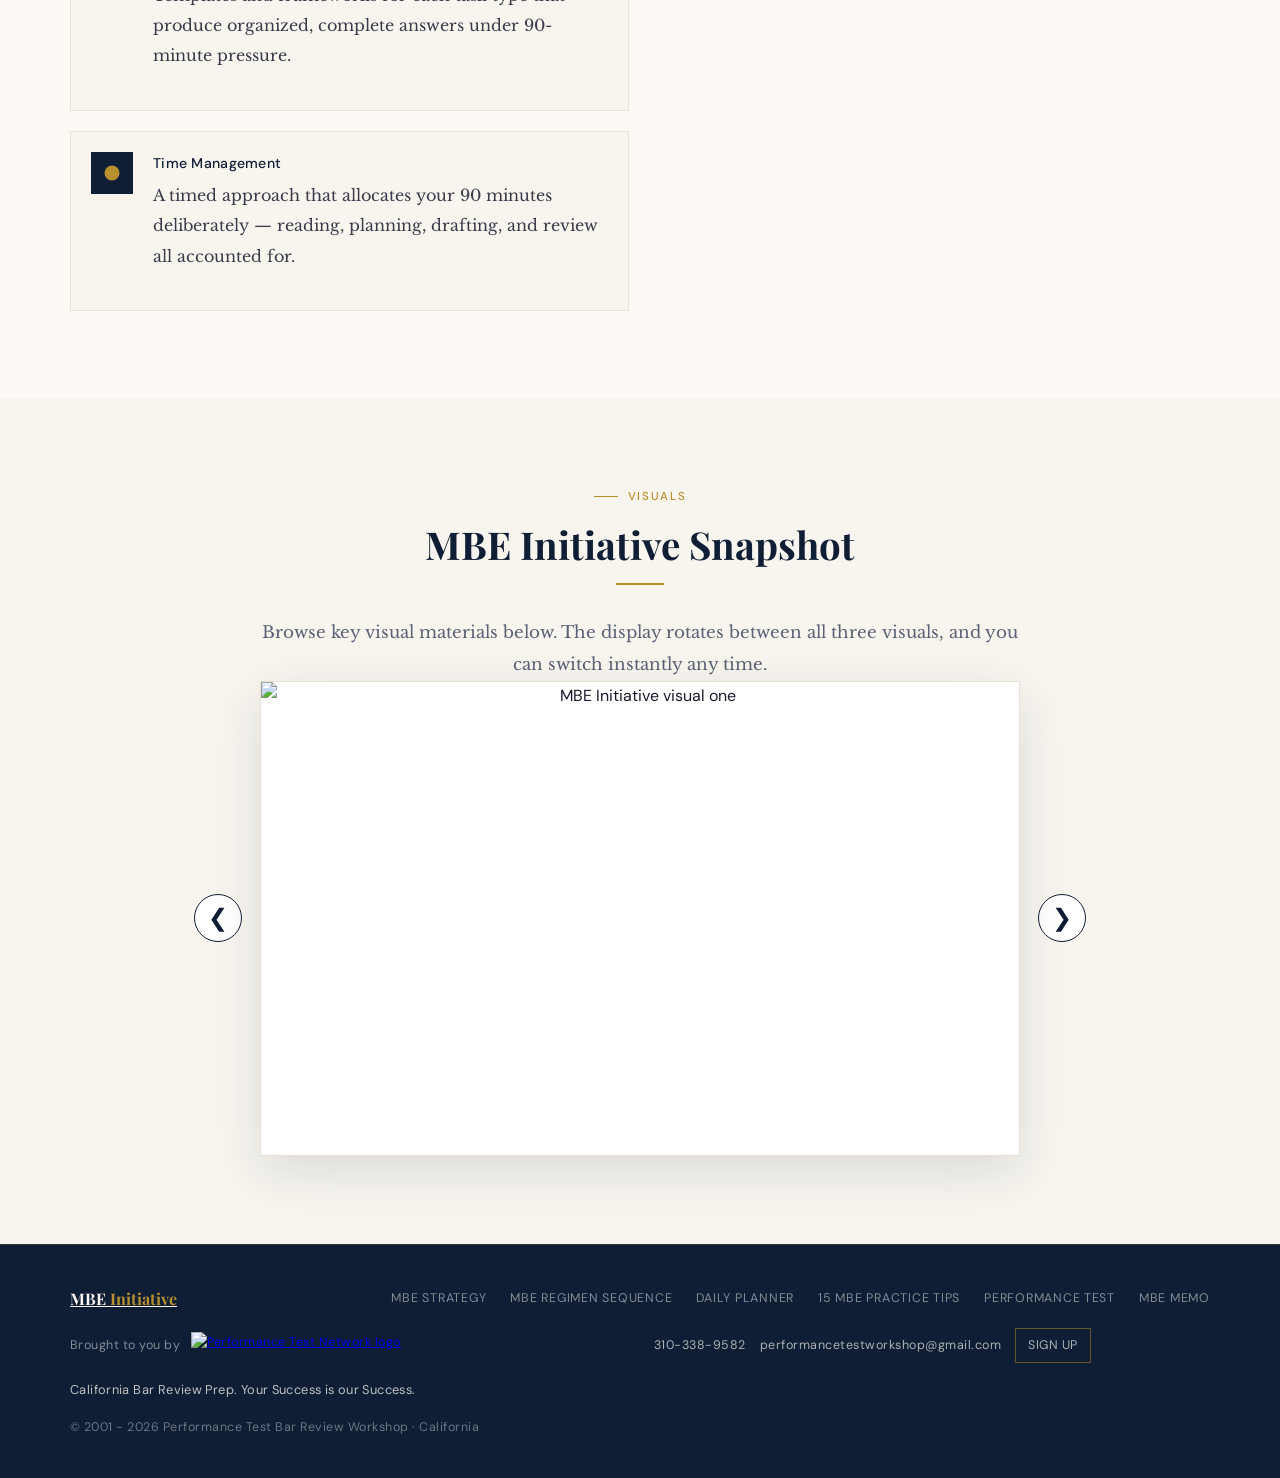
==== commit 37c6567b: "Remove Facebook links from homepage" ====
--- a/index.html
+++ b/index.html
@@ -61,15 +61,6 @@
                 <span class="contact-val">performancetestworkshop@gmail.com</span>
               </div>
             </a>
-            <a class="contact-row" href="https://www.facebook.com/performancetest" target="_blank" rel="noopener">
-              <div class="contact-icon">
-                <svg viewBox="0 0 24 24"><path d="M18 2h-3a5 5 0 0 0-5 5v3H7v4h3v8h4v-8h3l1-4h-4V7a1 1 0 0 1 1-1h3z"/></svg>
-              </div>
-              <div>
-                <span class="contact-label">Facebook</span>
-                <span class="contact-val">facebook.com/performancetest</span>
-              </div>
-            </a>
             <a class="contact-row" href="https://www.linkedin.com/in/john-holtz-7bb57329/" target="_blank" rel="noopener">
               <div class="contact-icon">
                 <svg viewBox="0 0 24 24"><path d="M16 8a6 6 0 0 1 6 6v7h-4v-7a2 2 0 0 0-2-2 2 2 0 0 0-2 2v7h-4v-7a6 6 0 0 1 6-6zM2 9h4v12H2z"/><circle cx="4" cy="4" r="2"/></svg>
@@ -286,7 +277,6 @@
         <div class="cta-actions">
           <a class="btn-primary" href="mailto:performancetestworkshop@gmail.com">Email the Workshop</a>
           <a class="btn-outline" href="tel:3103389582">Call 310-338-9582</a>
-          <a class="btn-outline" href="https://www.facebook.com/performancetest" target="_blank" rel="noopener">Find Us on Facebook</a>
         </div>
       </div>
     </div>
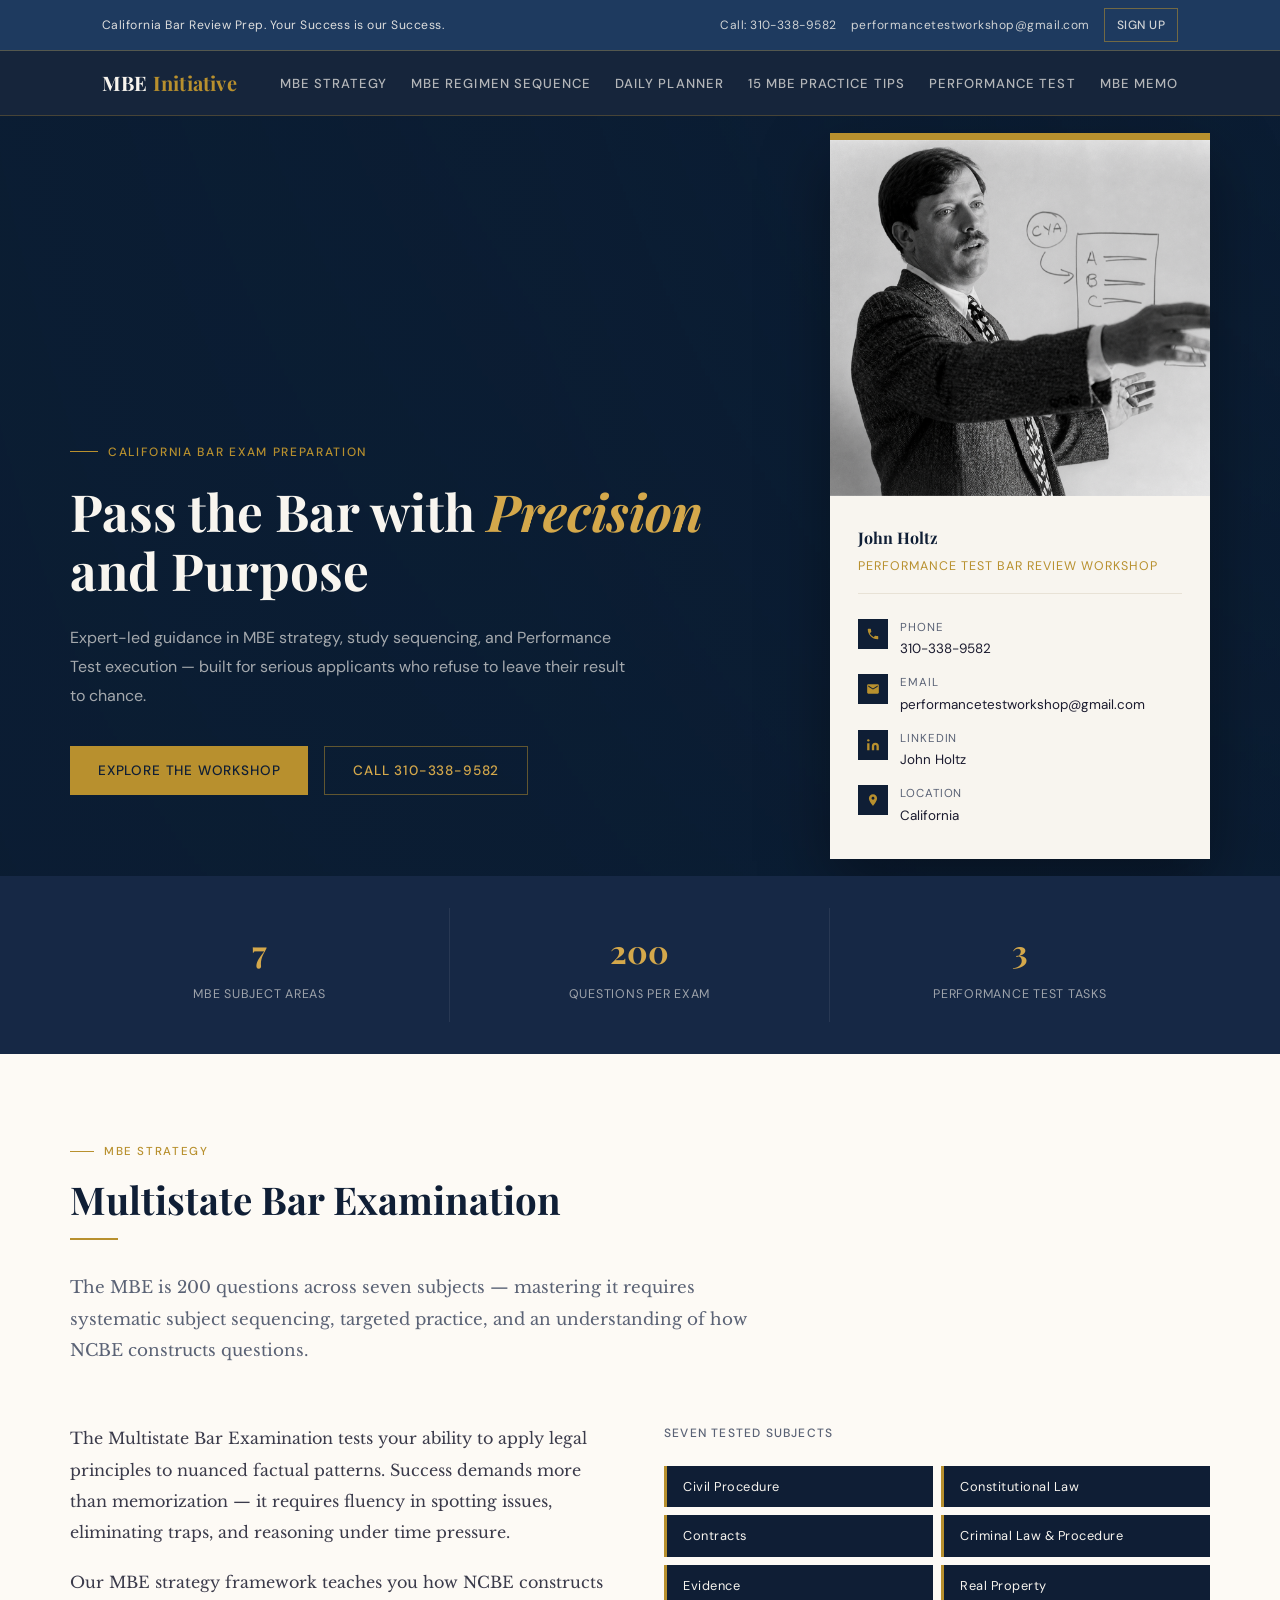
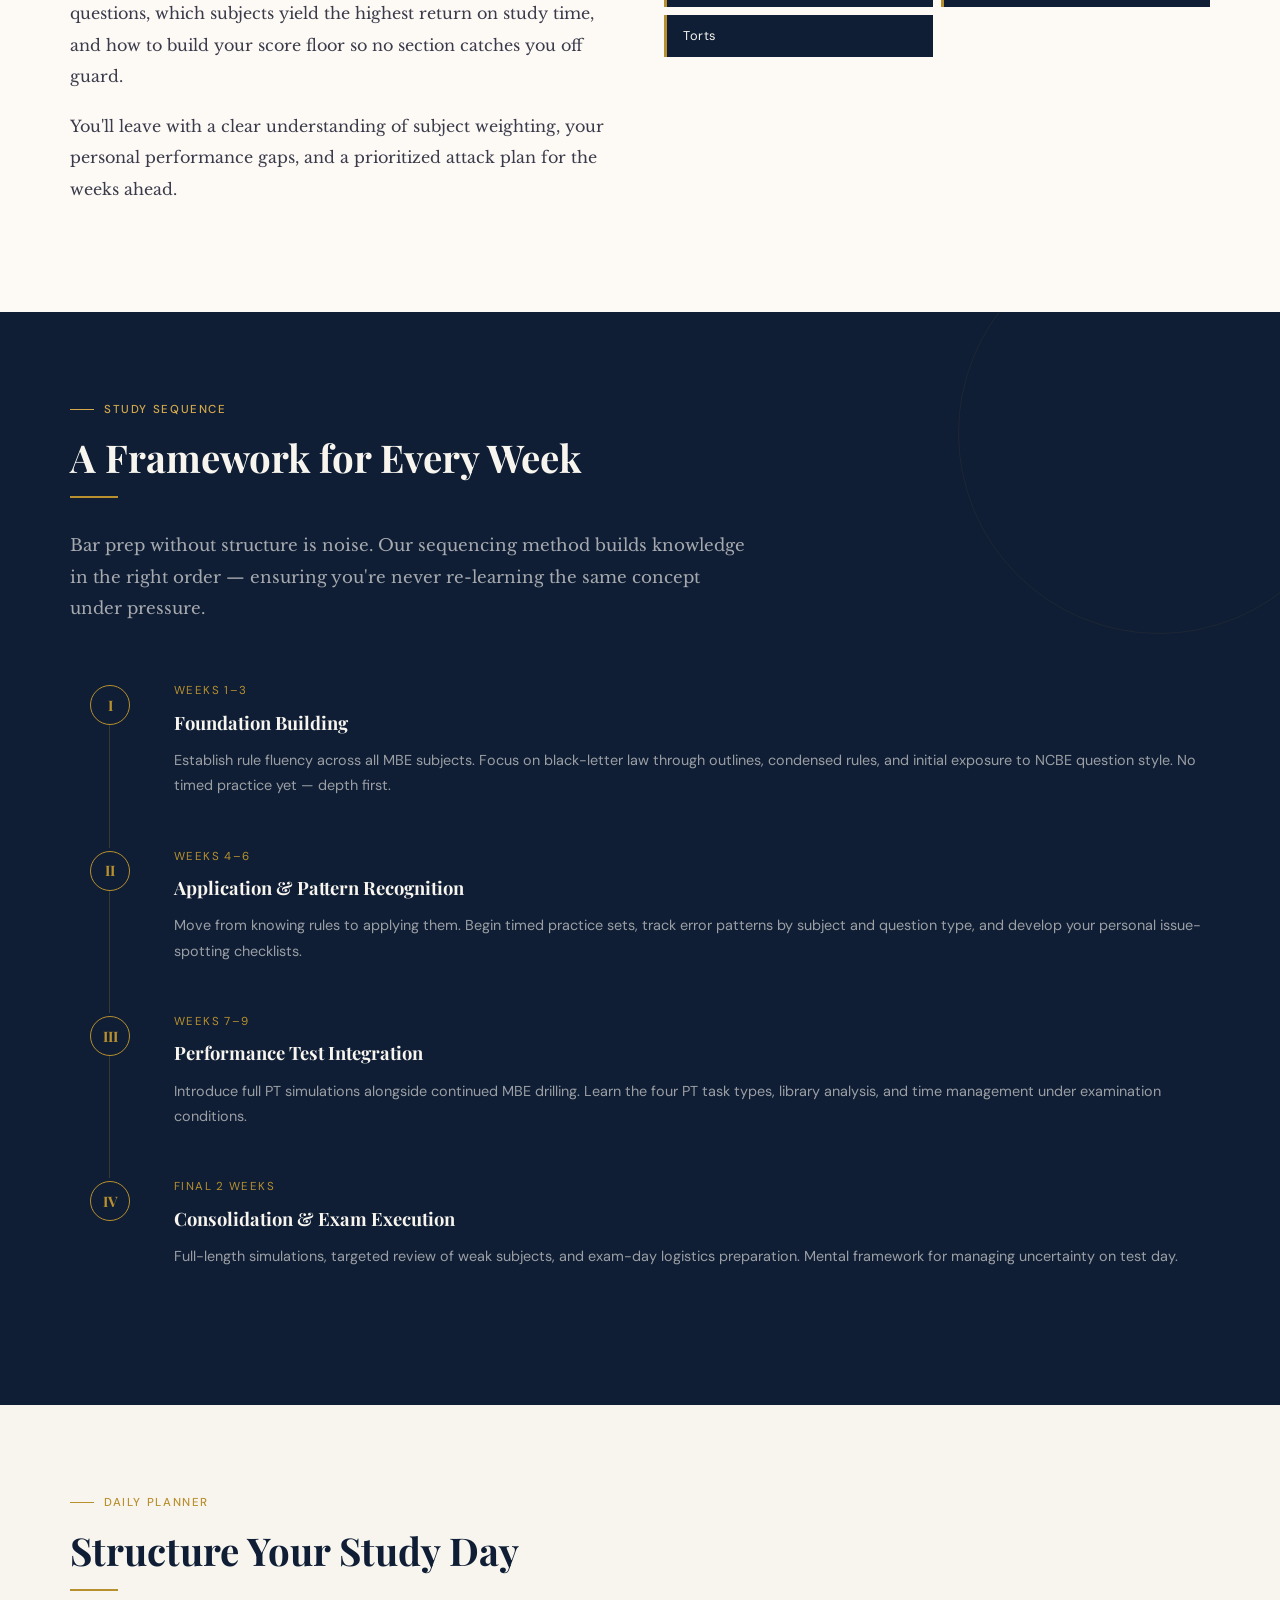
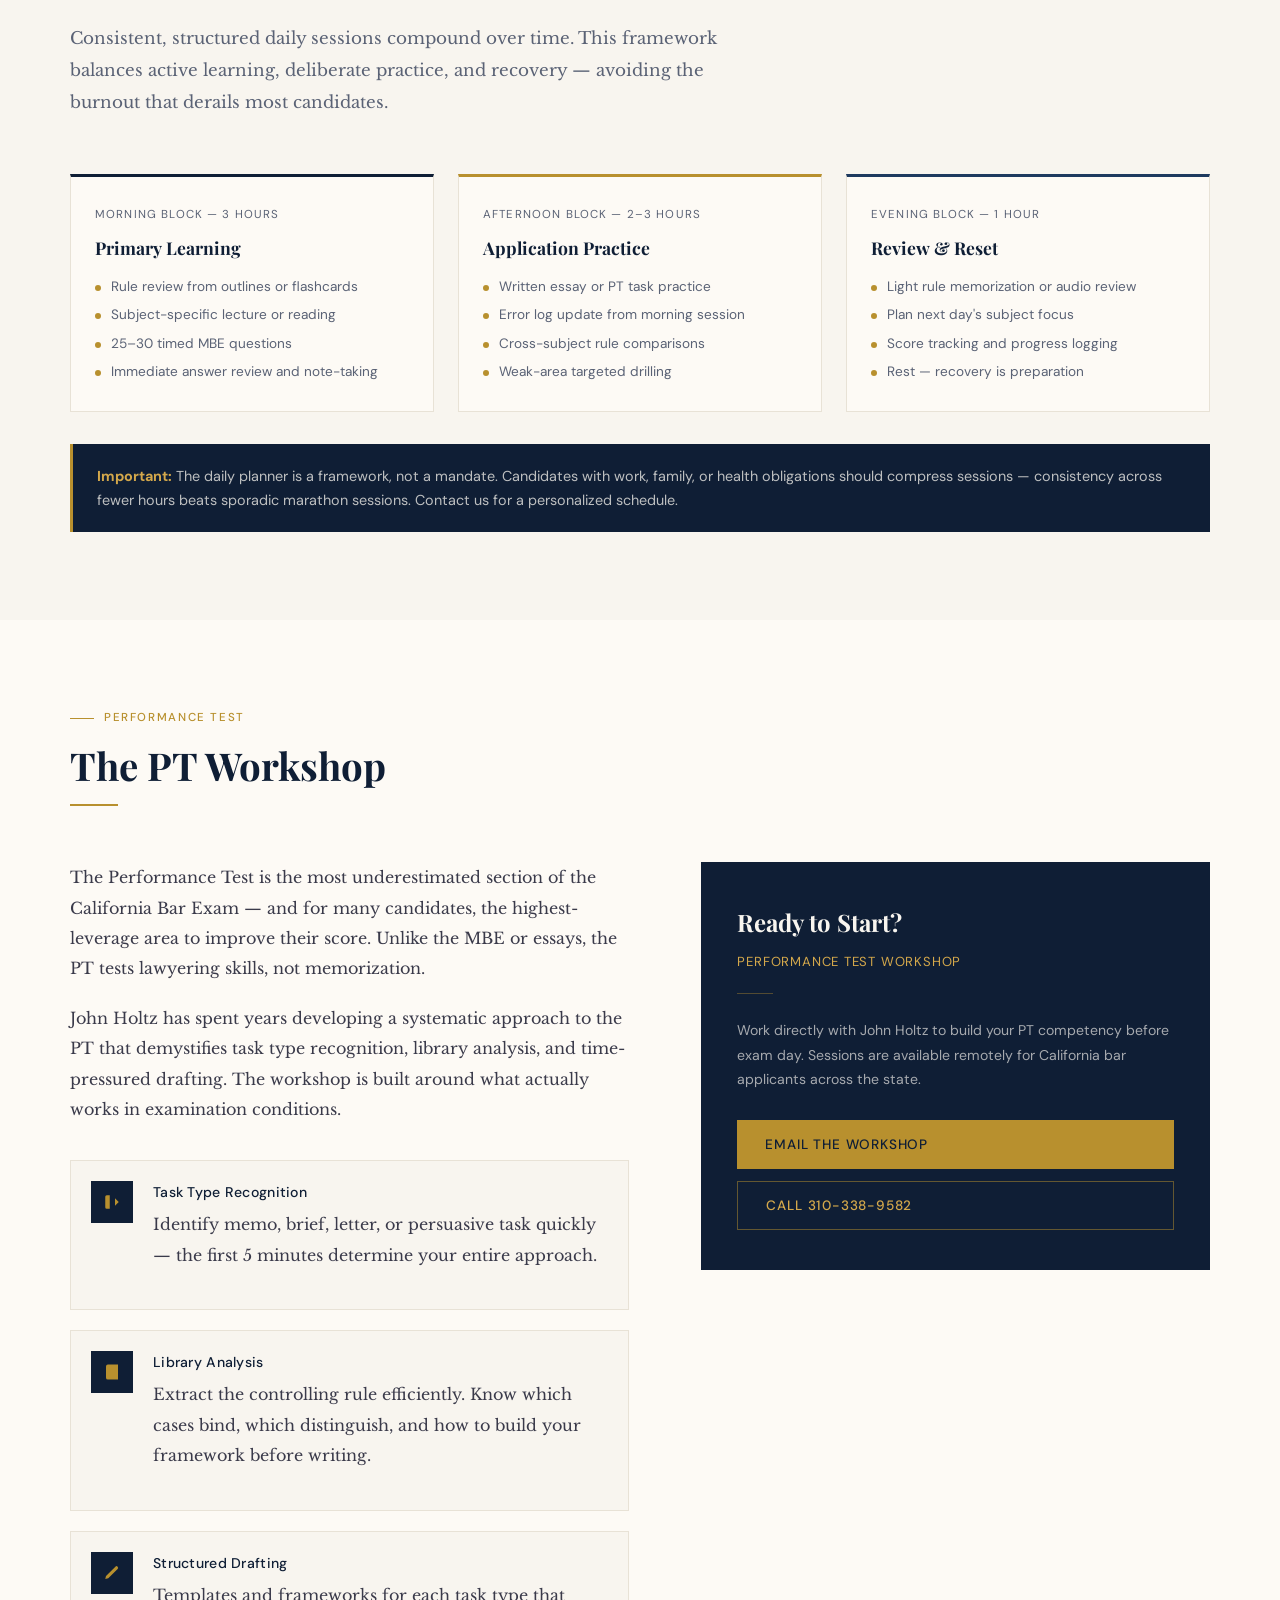
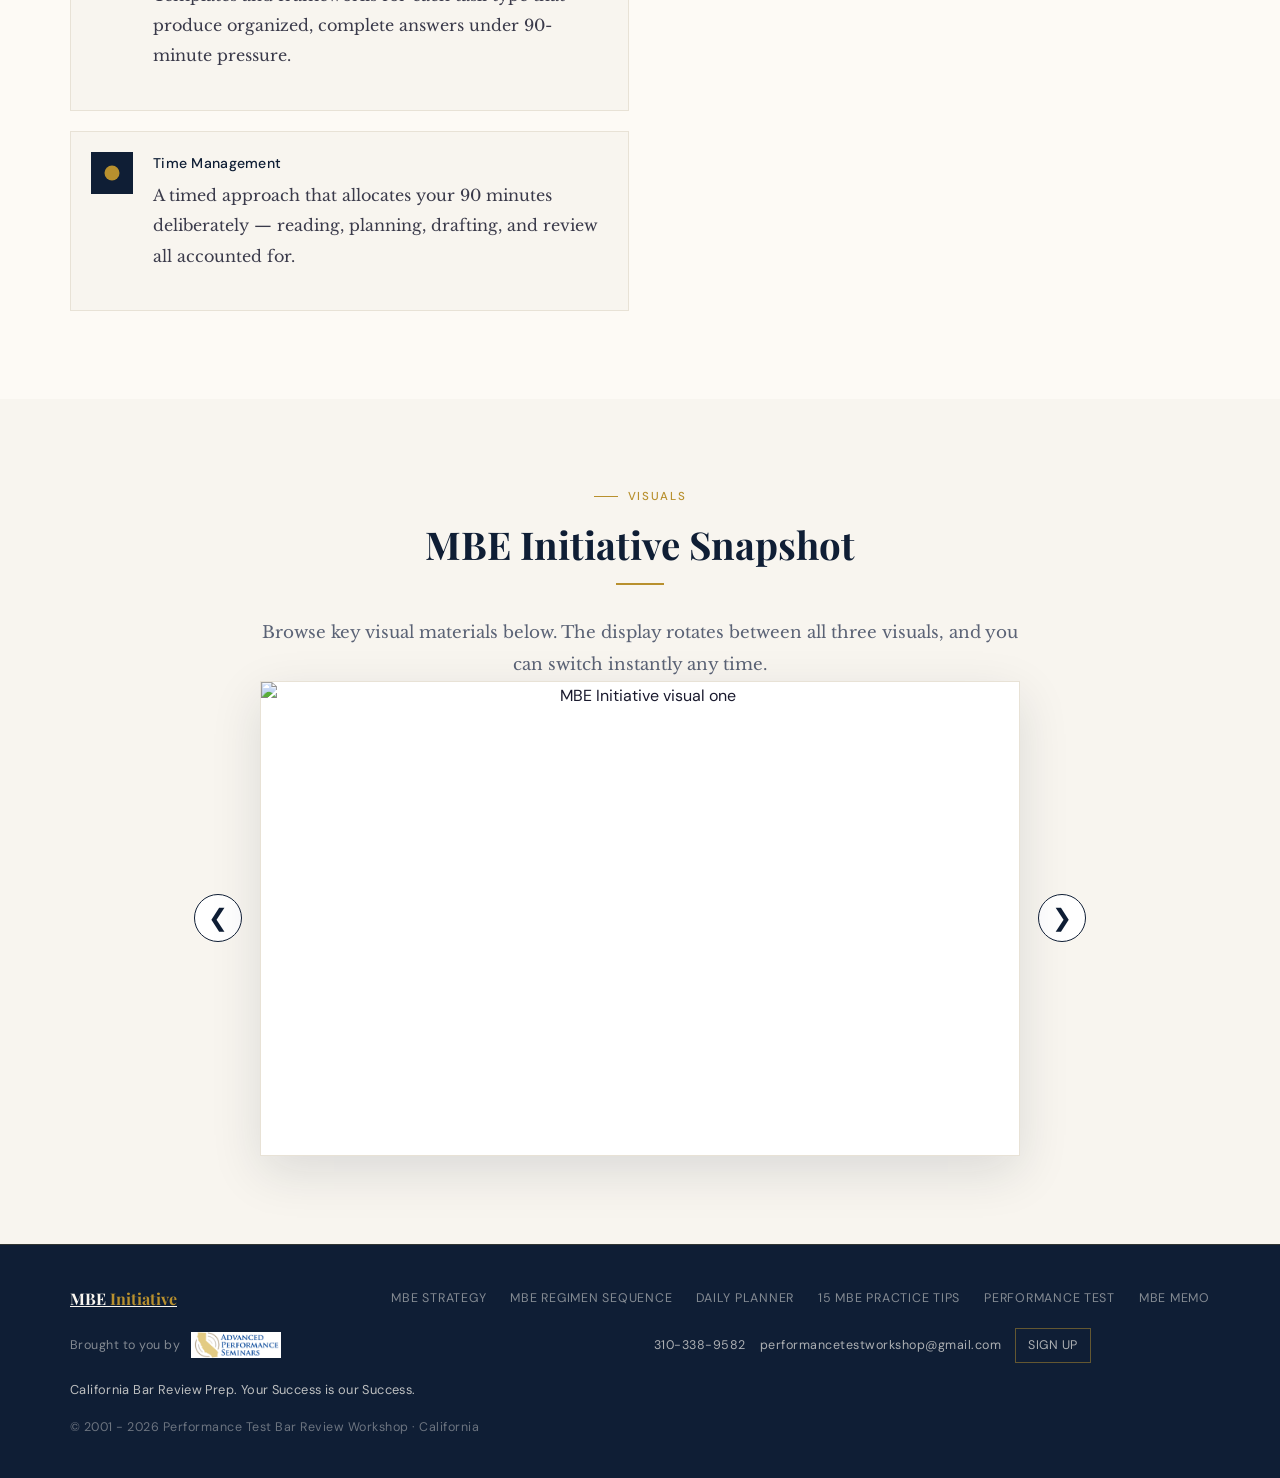
==== commit aa5bbac9: "Remove legacy /mbeinitiative base path from internal URLs" ====
--- a/index.html
+++ b/index.html
@@ -310,17 +310,17 @@
     <a class="footer-brand" href="#top">MBE <span>Initiative</span></a>
     <div class="footer-links">
       <a href="#mbe">MBE Strategy</a>
-      <a href="/mbeinitiative/mbe-regimen-sequence">MBE Regimen Sequence</a>
-      <a href="/mbeinitiative/daily-study-breakdown/index.html">Daily Planner</a>
-      <a href="/mbeinitiative/15-mbe-practice-tips/index.html">15 MBE Practice Tips</a>
+      <a href="/mbe-regimen-sequence">MBE Regimen Sequence</a>
+      <a href="/daily-study-breakdown/index.html">Daily Planner</a>
+      <a href="/15-mbe-practice-tips/index.html">15 MBE Practice Tips</a>
       <a href="#performance-test">Performance Test</a>
-      <a href="/mbeinitiative/mbememo">MBE Memo</a>
+      <a href="/mbememo">MBE Memo</a>
     </div>
     <div class="footer-balance-row">
       <div class="footer-sponsor">
         Brought to you by
         <a href="https://performancetest.net/" target="_blank" rel="noopener noreferrer">
-          <img src="/mbeinitiative/images/performance-test-net-logo.png" alt="Performance Test Network logo">
+          <img src="/images/performance-test-net-logo.png" alt="Performance Test Network logo">
         </a>
       </div>
       <div class="footer-contact">
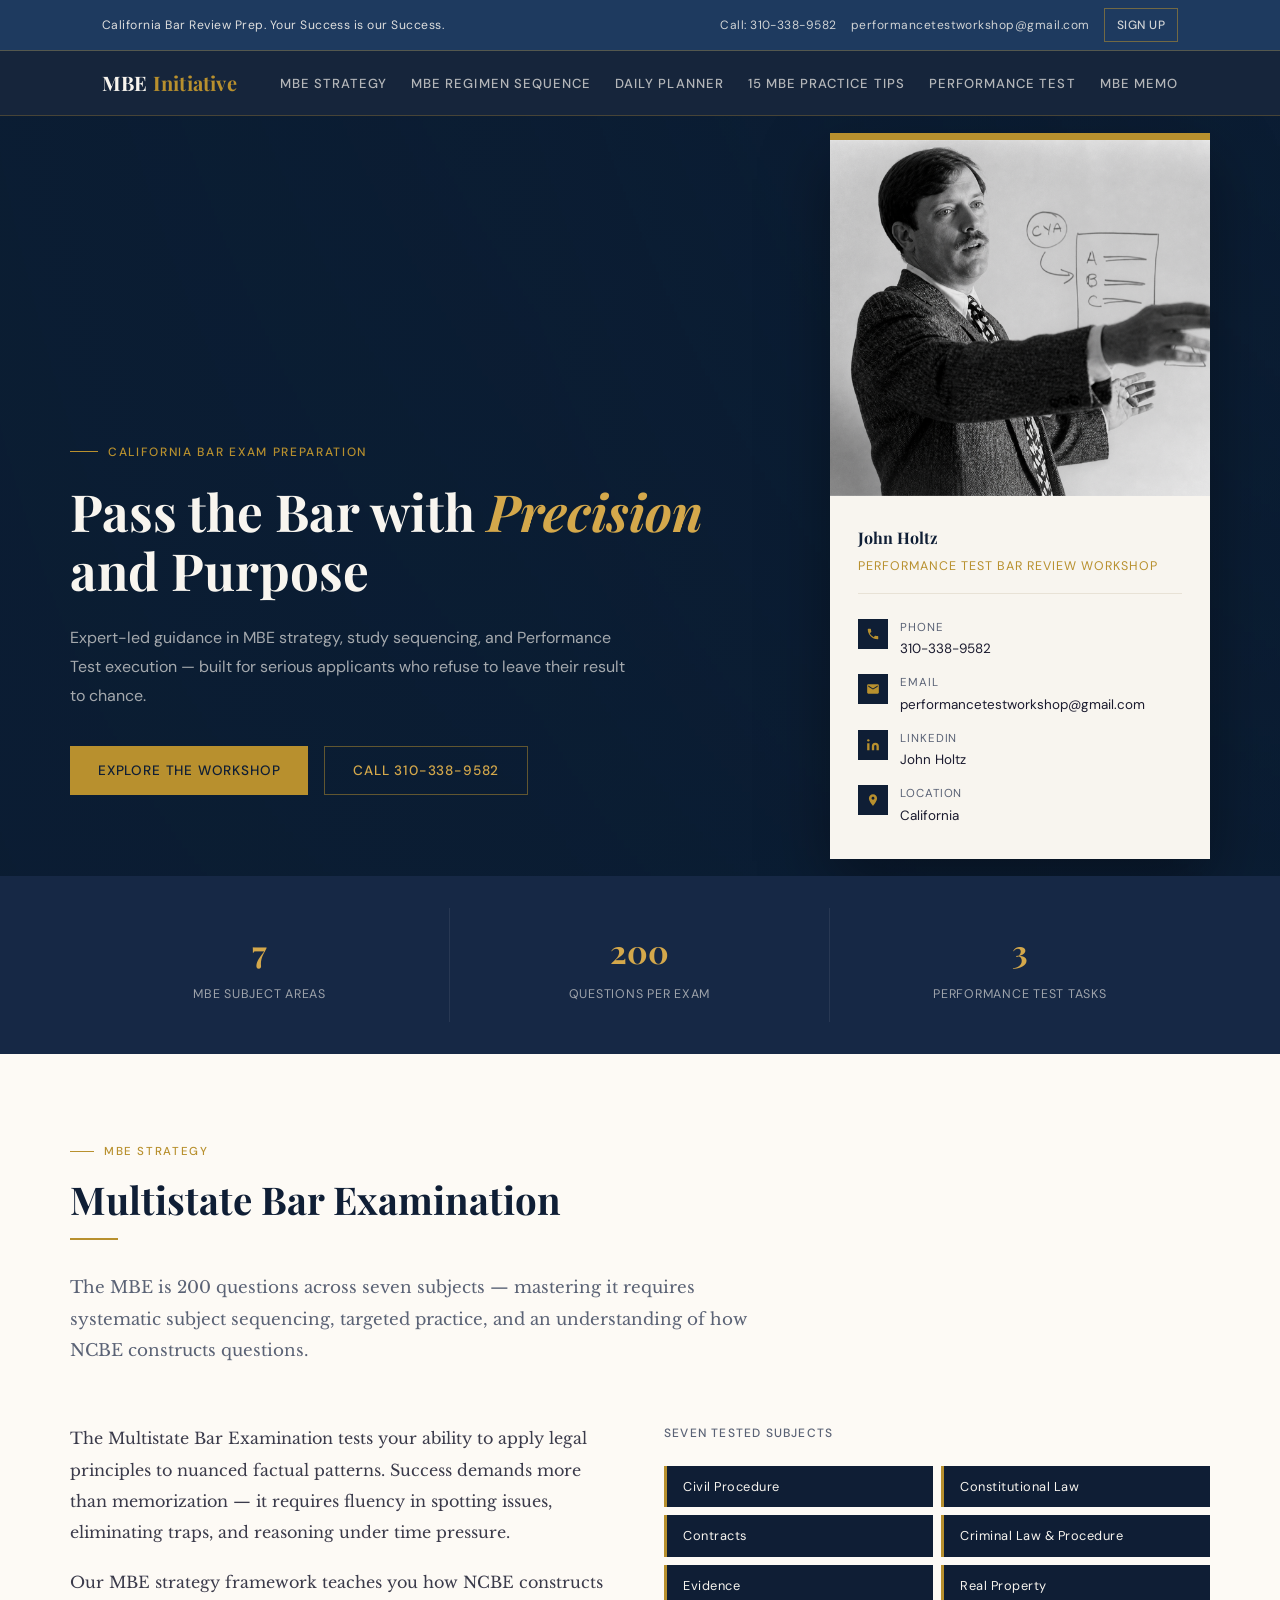
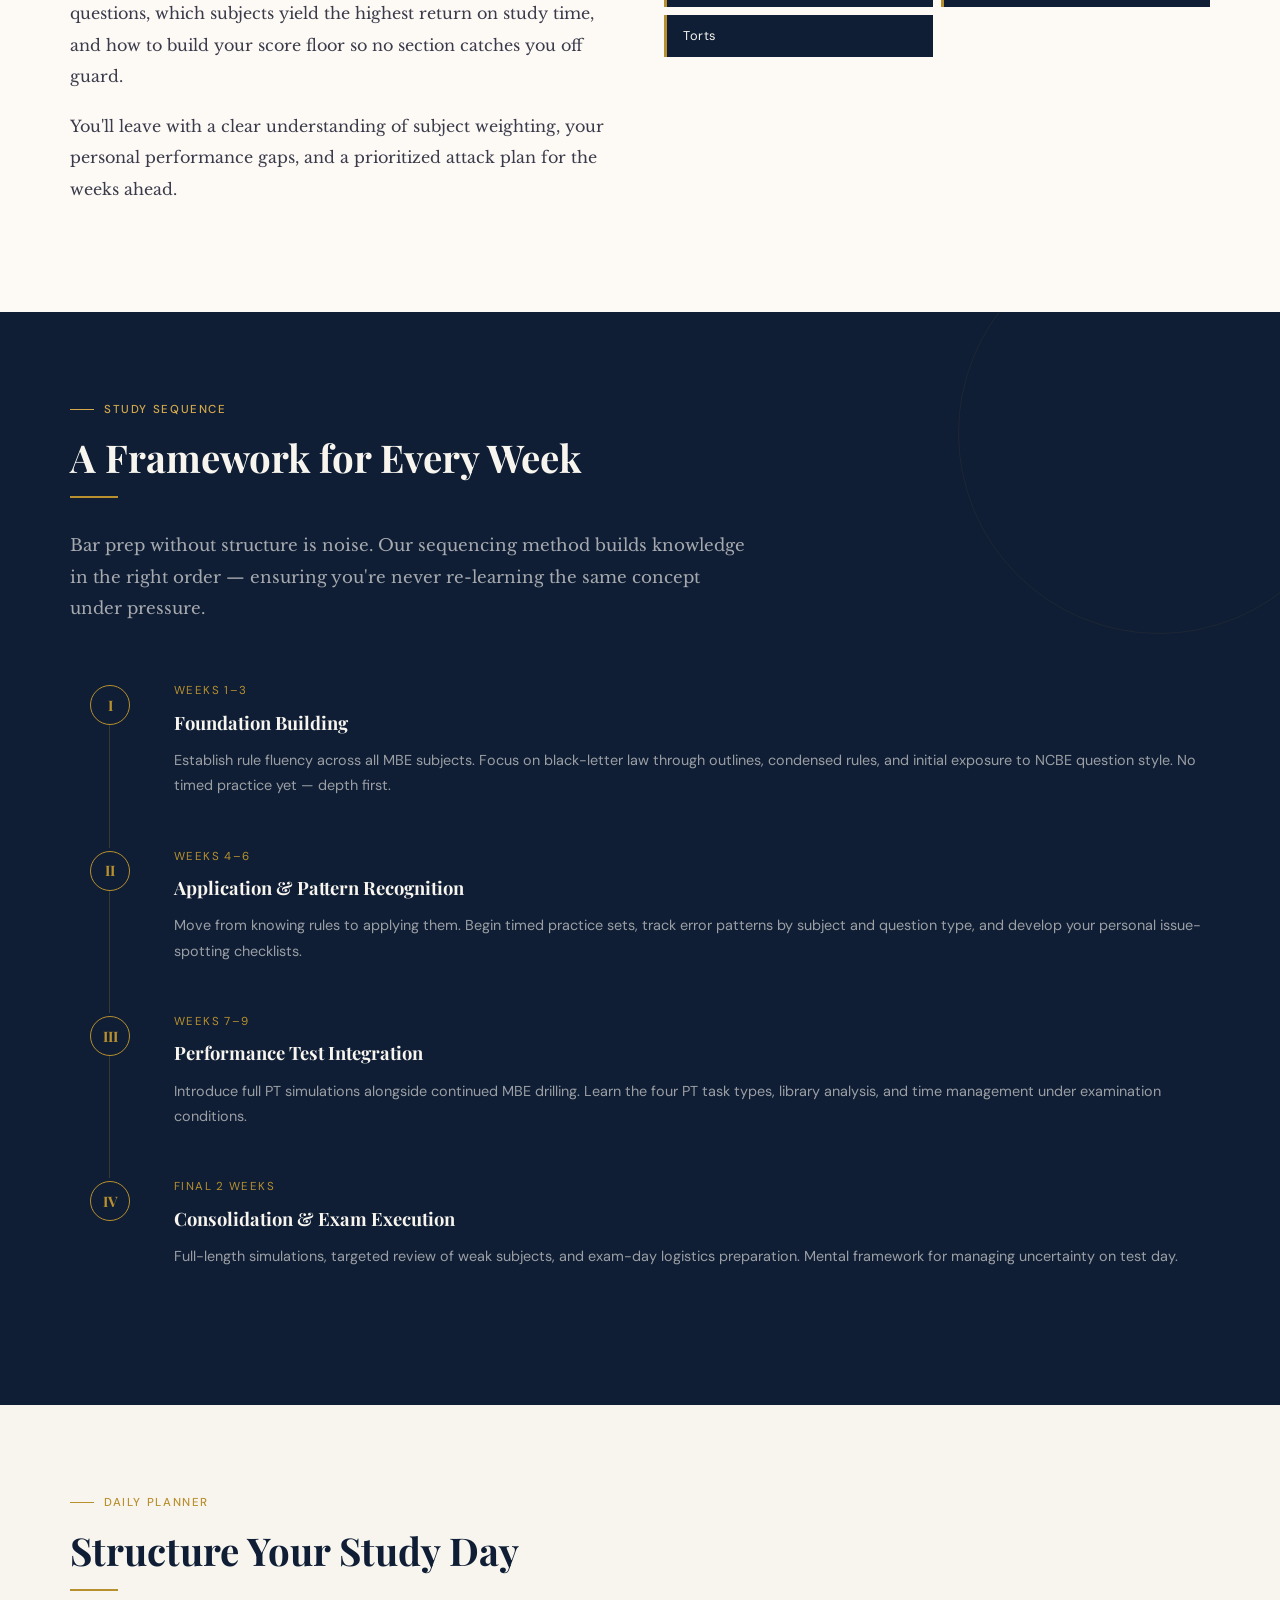
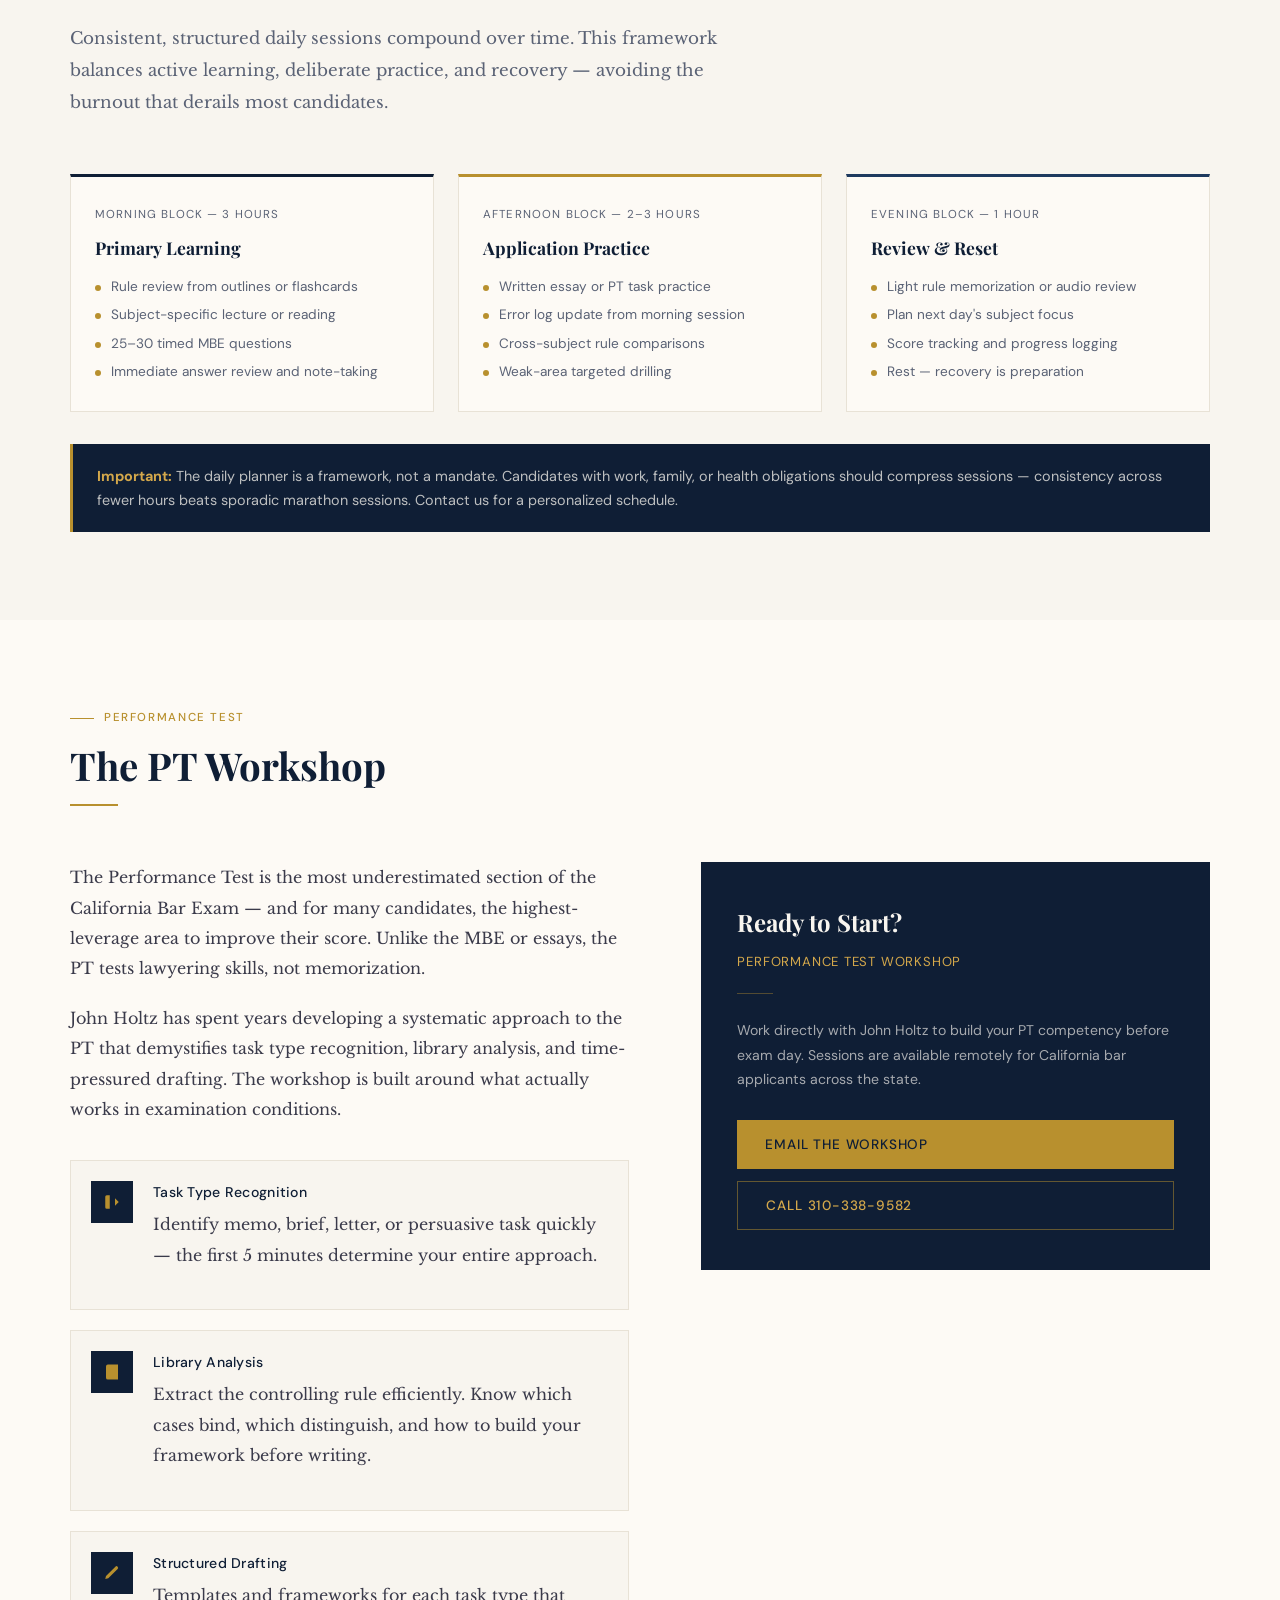
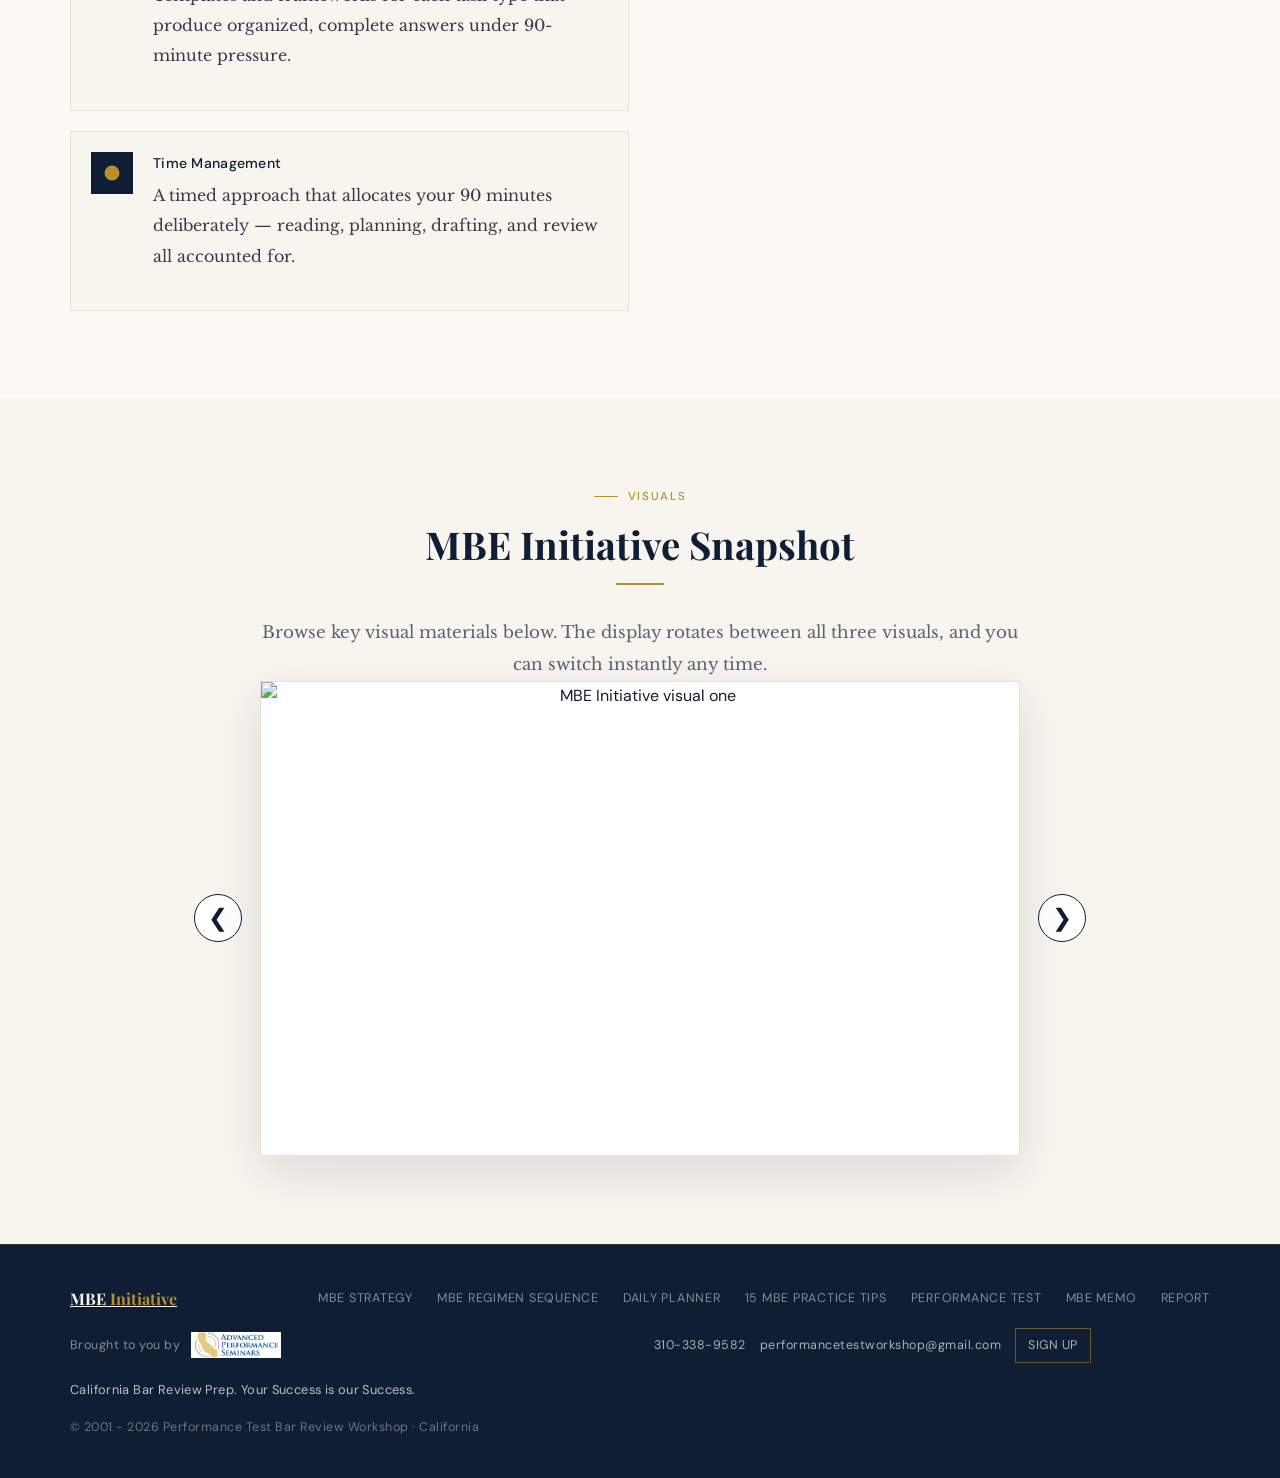
==== commit 8f56f578: "Add SEO/AI schema report page and footer link" ====
--- a/index.html
+++ b/index.html
@@ -12,7 +12,7 @@
 </head>
 <body>
 
-<div data-global-nav data-base-path="/mbeinitiative"></div>
+<div data-global-nav data-base-path=""></div>
 
 <section class="hero" id="top">
   <div class="hero-video-bg" aria-hidden="true">
@@ -315,6 +315,7 @@
       <a href="/15-mbe-practice-tips/index.html">15 MBE Practice Tips</a>
       <a href="#performance-test">Performance Test</a>
       <a href="/mbememo">MBE Memo</a>
+      <a href="/mbeinitiative/report/index.html">Report</a>
     </div>
     <div class="footer-balance-row">
       <div class="footer-sponsor">
